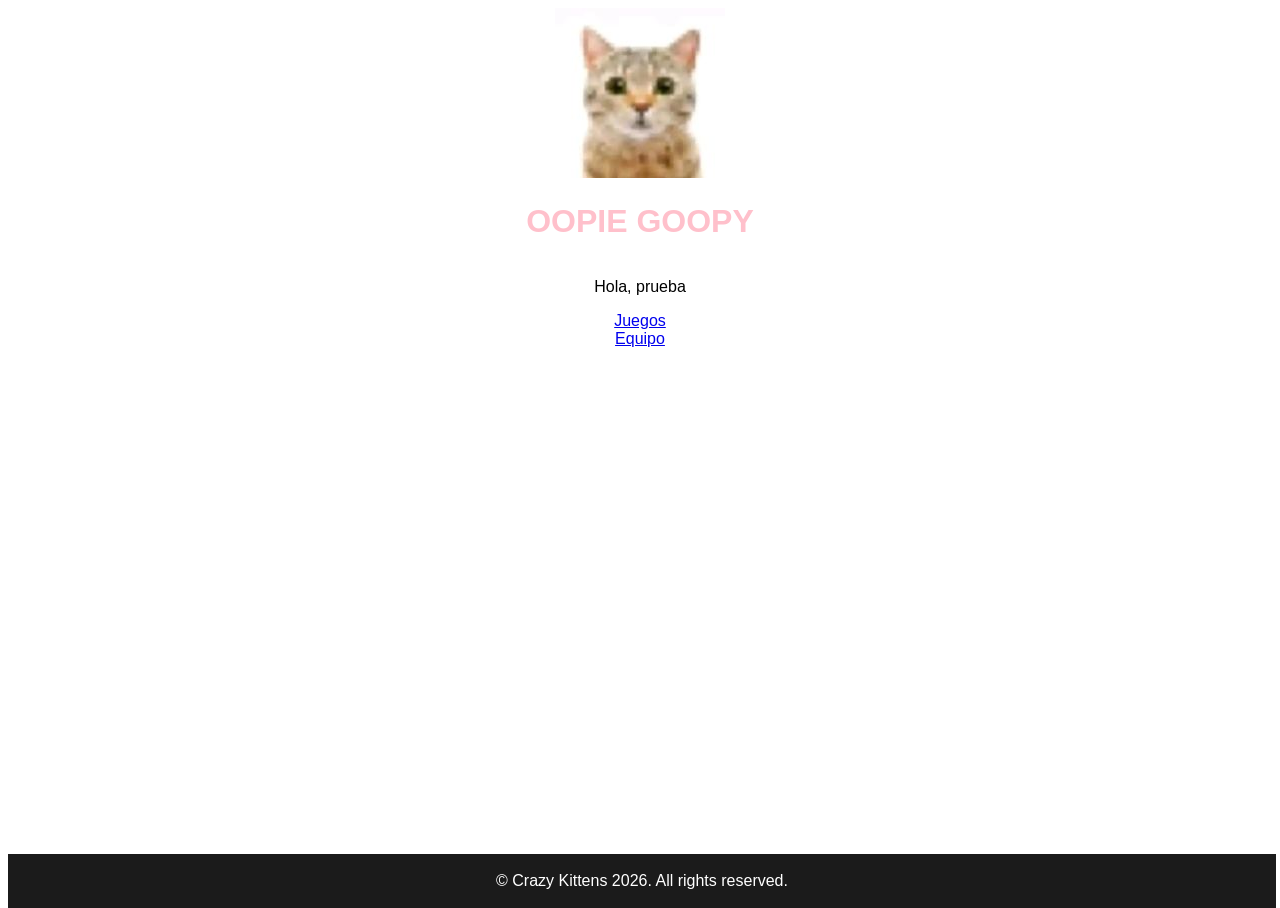
==== index.html @ eef26cd5 "Team page and name fix" ====
<!DOCTYPE html>

<head>
    <title>Crazy Kittens</title>
    <link rel="stylesheet" href="style.css">
    <link rel="icon" type="image/x-icon" href="res/icons/logo.ico">
</head>

<body>
    <div class="header">
        <a href="index.html" class="logo">
            <img src="res/images/cat.png">
        </a>
    </div>

    <h1>OOPIE GOOPY</h1>
    <p>Hola, prueba</p>
    <a href="games/index.html">Juegos</a>
    <a href="team/index.html">Equipo</a>

    <footer class="footer">
        <p>&copy; Crazy Kittens 2026. All rights reserved.</p>
    </footer>
</body>
---- style.css ----
body
{
    font-family: Arial, sans-serif;
    text-align: center;

    height: 100%;

    display: flex;
    flex-direction: column;
    min-height: 100vh;
}

html
{
    height: 100%;
    margin: 0;
}

h1
{
    color: pink;
}

footer
{
    background-color: #1b1b1b;
    color: #ffffff;

    padding: 2px;
    width: 100%;

    margin-top: auto;
}
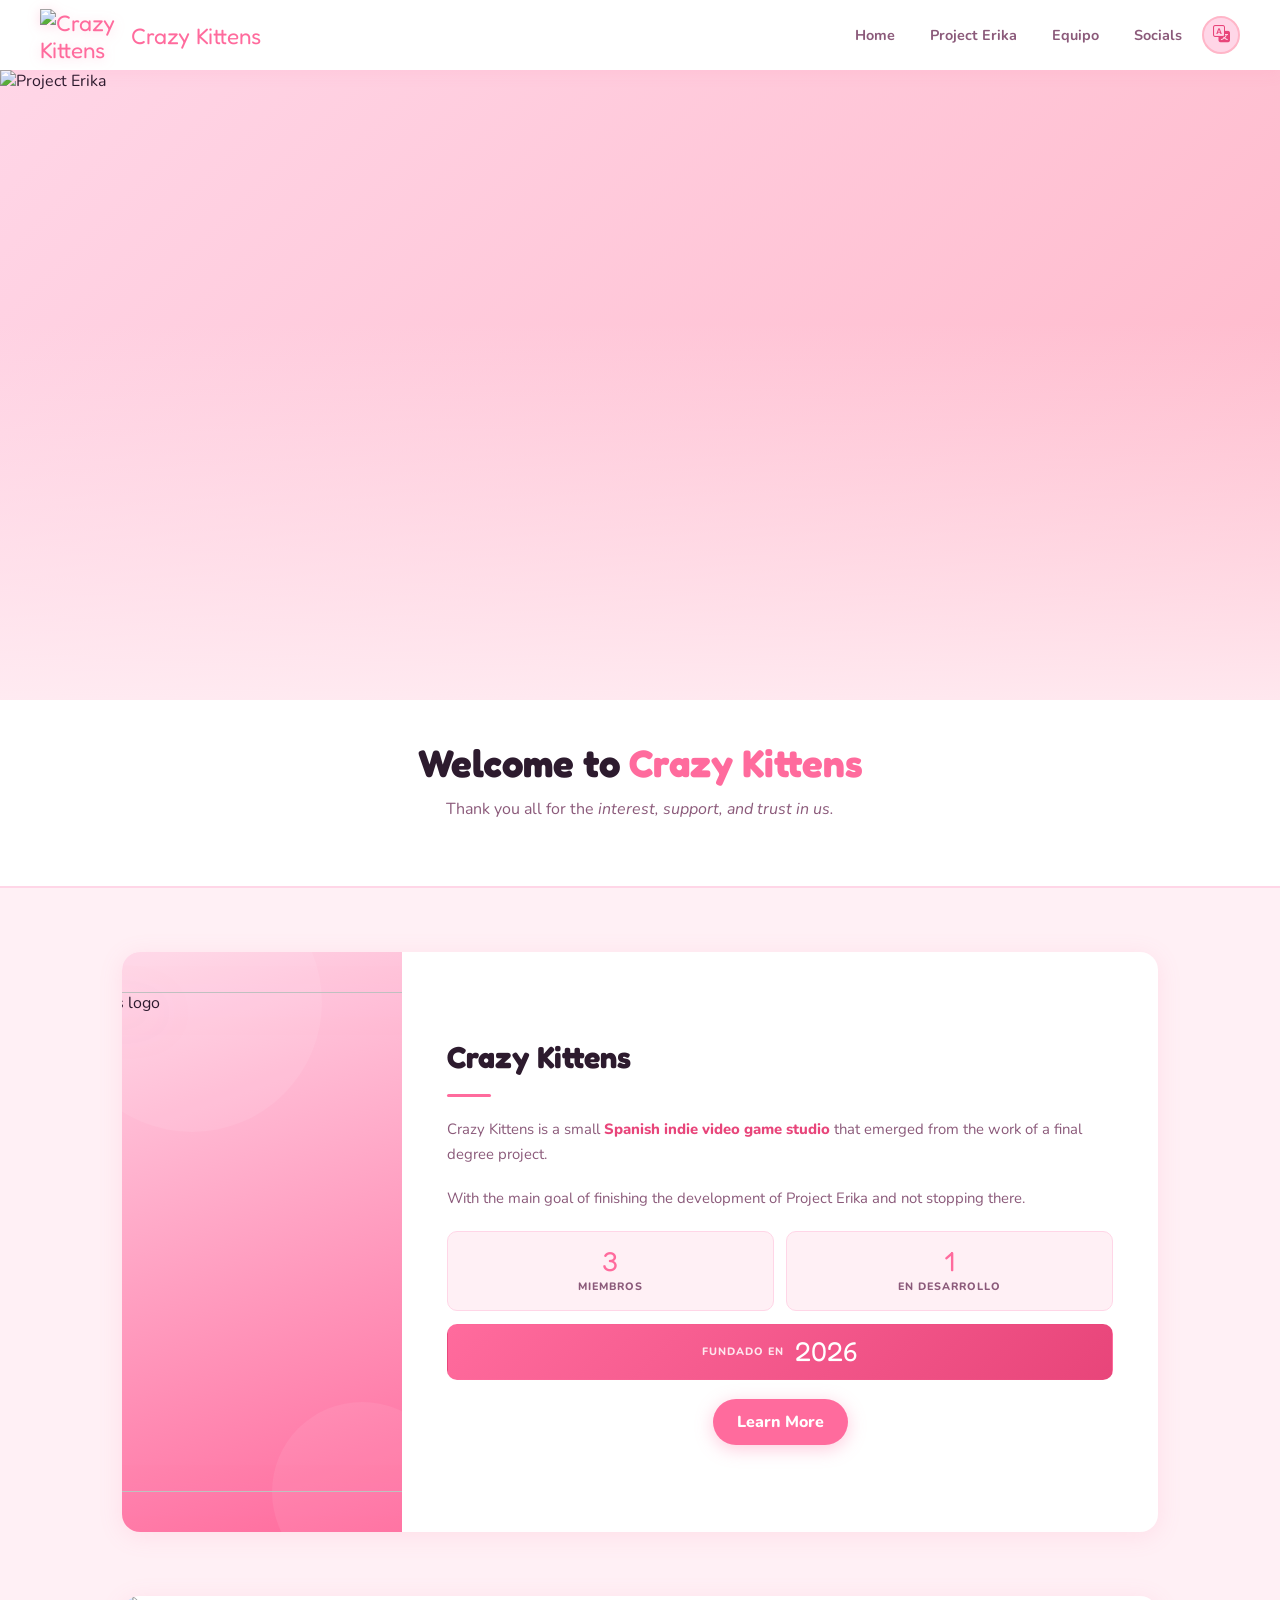
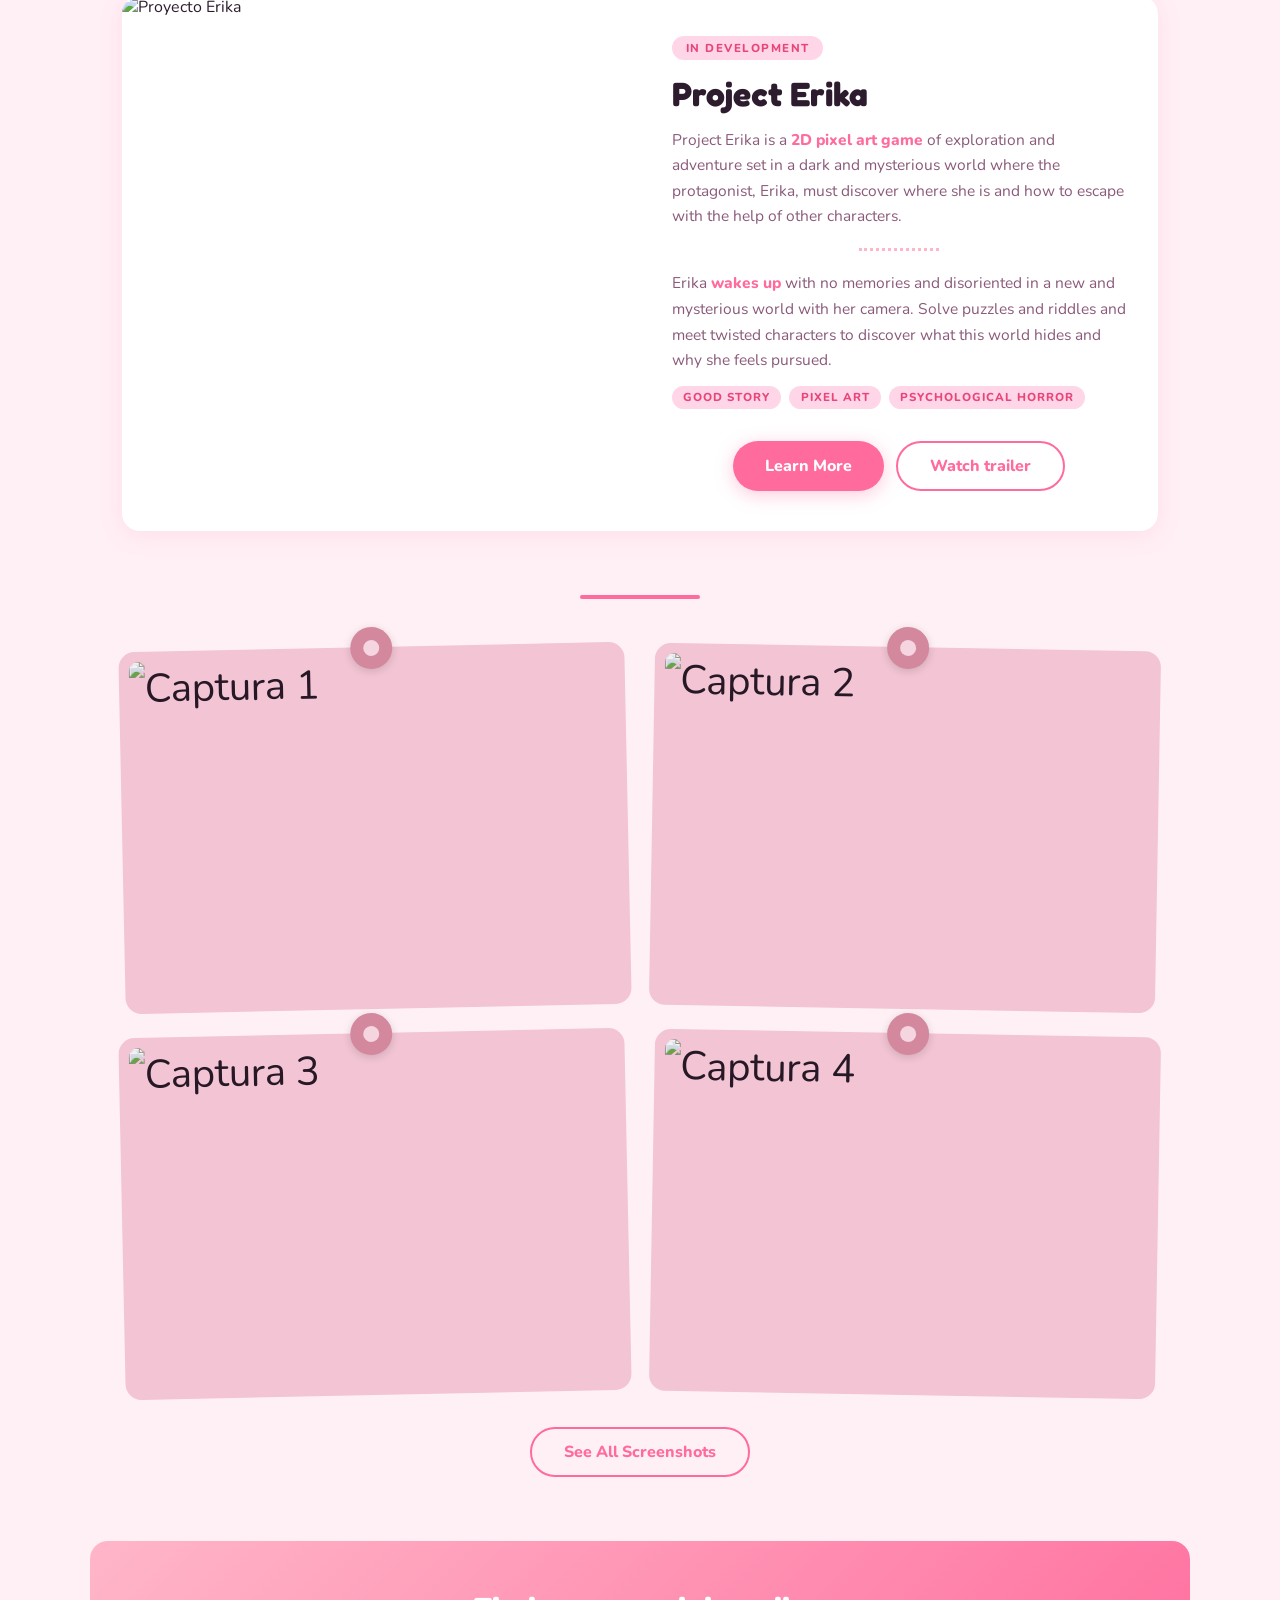
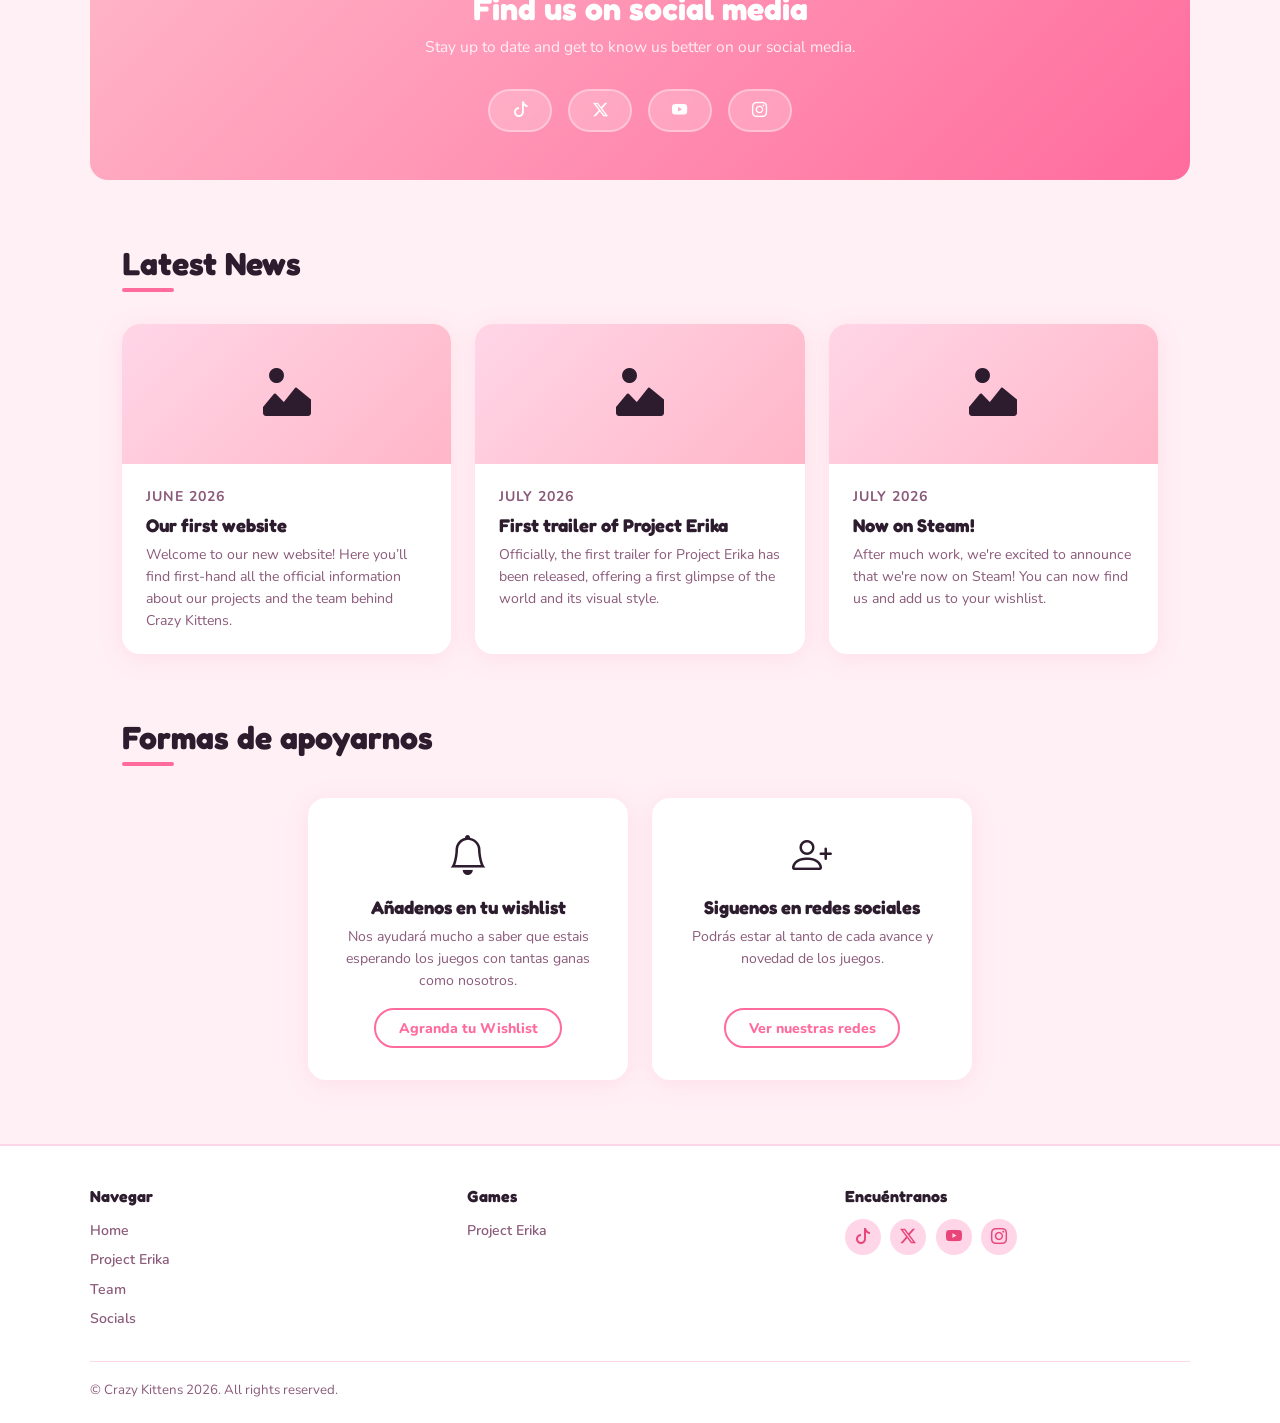
==== commit dfdc8d66: "TODO HECHO JEJE" ====
--- a/index.html
+++ b/index.html
@@ -1,24 +1,320 @@
 <!DOCTYPE html>
-
+<html lang="es">
 <head>
-    <title>Crazy Kittens</title>
-    <link rel="stylesheet" href="style.css">
-    <link rel="icon" type="image/x-icon" href="res/icons/logo.ico">
+  <meta charset="UTF-8">
+  <meta name="viewport" content="width=device-width, initial-scale=1.0">
+  <title>Crazy Kittens</title>
+  <link rel="stylesheet" href="style.css">
+  <link rel="icon" type="image/x-icon" href="assets/images/logo.png">
+  <link rel="stylesheet" href="https://cdn.jsdelivr.net/npm/bootstrap-icons@1.11.3/font/bootstrap-icons.css"> <!-- Iconos duros de pelotas -->
+
+  <!-- Cuando quieras utilizar sus inconos, en este enlace: https://icons.getbootstrap.com/ , entras en el que quieras poner y copiar el codigo html que tiene al lado-->
+
 </head>
 
-<body>
-    <div class="header">
-        <a href="index.html" class="logo">
-            <img src="res/images/cat.png">
-        </a>
-    </div>
-
-    <h1>OOPIE GOOPY</h1>
-    <p>Hola, prueba</p>
-    <a href="games/index.html">Juegos</a>
-    <a href="team/index.html">Equipo</a>
-
-    <footer class="footer">
-        <p>&copy; Crazy Kittens 2026. All rights reserved.</p>
-    </footer>
+<!-- Toda la información que esta con el atributo  "data-i18n" no necesita tener texto, pero lo dejo para localizar todo mejor
+ Debes de llamar a la función de traducción para cada elemento que te sirva más -->
+<body data-page-title="index.title">
+
+  <!-- navbar -->
+  <nav class="navbar">
+    <a href="index.html" class="navbar-logo">
+      <img src="assets/images/logo.png" alt="Crazy Kittens logo">
+      Crazy Kittens
+    </a>
+    
+    <ul class="navbar-links" id="navLinks">
+        <li><a href="index.html" data-i18n="nav.home">Inicio</a></li>
+        <li><a href="pages/games/proyectErika.html" data-i18n="nav.erika">Project Erika</a></li>
+        <li><a href="pages/team/developers.html" data-i18n="nav.dev">Equipo</a></li>
+        <li><a href="index.html#socials" data-i18n="nav.socials">Redes</a></li>
+      
+      <!-- Language selector -->
+      <li>
+        <div class="lang-select-wrap" id="langWrap">
+          <button class="lang-toggle-btn" id="langToggleBtn" aria-label="Cambiar idioma">
+            <i class="bi bi-translate"></i>
+          </button>
+          <ul class="lang-dropdown" id="langDropdown">
+            <li><button type="button" data-lang="es">Español</button></li>
+            <li><button type="button" data-lang="en">English</button></li>
+          </ul>
+        </div>
+      </li>
+    </ul>
+
+  </nav>
+
+  <!-- splashart proyect Erika -->
+  <div class="hero-cover">
+    <img src="assets/images/portada_vertical.jpg" data-i18n-alt="index.cover_alt" alt="Project Erika">
+    <div class="hero-cover-overlay"></div>
+  </div>
+
+  <!-- intro bienvenida-->
+  <div class="intro-strip">
+    <h2 data-i18n-html="index.welcome">Bienvenidos a Crazy Kittens</h2>
+    <p data-i18n-html="index.welcome_sub">Gracias a todos por el interés, apoyo y la confianza en nosotros.</p>
+  </div>
+
+  <!-- about us -->
+  <div class="section">
+    <div class="studio-panel">
+
+      <!--Icóno iteractivo-->
+      <div class="studio-panel-left">
+        <div class="studio-panel-logo">
+          <div class="logo-container" id="logoContainer">
+            <img src="assets/images/logo.png" alt="Crazy Kittens logo" class="logo-base">
+            <img src="assets/images/logo_whiskers.png" alt="" class="logo-whiskers" aria-hidden="true">
+          </div>
+        </div>
+      </div>
+
+      <div class="studio-panel-right">
+        <h2 data-i18n="studio.panel_title">Crazy Kittens</h2>
+        <div class="studio-panel-divider"></div>
+        <p data-i18n-html="studio.about_p1"></p>
+        <p data-i18n-html="studio.about_p2"></p>
+
+        <div class="studio-stats-grid">
+          <div class="studio-stat">
+            <div class="studio-stat-num">3</div>
+            <div class="studio-stat-lbl" data-i18n="studio.stat_members">Miembros</div>
+          </div>
+          <div class="studio-stat">
+            <div class="studio-stat-num">1</div>
+            <div class="studio-stat-lbl" data-i18n="studio.stat_game_in_dev">En desarrollo</div>
+          </div>
+          <div class="studio-stat studio-stat-wide">
+            <div class="studio-stat-lbl" data-i18n="studio.stat_founded">Fundado en </div>
+            <div class="studio-stat-num">2026</div>
+          </div>
+        </div>
+
+        <a href="pages/team/developers.html" class="btn" data-i18n="index.erika_more_btn">Conocenos</a>
+      </div>
+
+    </div>
+  </div>
+
+  <!-- game information -->
+  <div class="section">
+    <div class="game-spotlight">
+      <div class="game-spotlight-img"><img src="assets/images/portada_vertical.jpg" alt="Proyecto Erika"></div>
+      <div class="game-spotlight-body">
+        
+        <span class="game-tag" data-i18n="erika.badge_dev">Desarrollandose</span>
+        <h2 data-i18n="nav.erika">Proyecto Erika</h2>
+
+        <p data-i18n-html="erika.about_p1"></p>
+        <hr class="spotlight-divider">
+        <p data-i18n-html="erika.about_p2"></p>
+
+        <div class="badge-row">
+          <span class="badge" data-i18n="erika.badge_etq1"></span>
+          <span class="badge" data-i18n="erika.badge_etq2"></span>
+          <span class="badge" data-i18n="erika.badge_etq3"></span>
+        </div>
+
+        <div class="spotlight-actions">
+          <a href="pages/games/proyectErika.html" class="btn" data-i18n="index.erika_more_btn">Saber más →</a>
+          <a href="https://www.youtube.com/@CrazyKittensGames" class="btn btn-outline" data-i18n="erika.trailer_btn"></a>
+        </div>
+      </div>
+    </div>
+  </div>
+
+  <!-- screenshots de Project Erika -->
+  <div class="section">
+    <div class="section-divider section-divider--center"></div>
+    <div class="screenshots-grid">
+      <div class="screenshot-slot"><div class="photo-clip"></div><img src="assets/images/portada_vertical.jpg" alt="Captura 1"></div>
+      <div class="screenshot-slot"><div class="photo-clip"></div><img src="assets/images/portada_vertical.jpg" alt="Captura 2"></div>
+      <div class="screenshot-slot"><div class="photo-clip"></div><img src="assets/images/portada_vertical.jpg" alt="Captura 3"></div>
+      <div class="screenshot-slot"><div class="photo-clip"></div><img src="assets/images/portada_vertical.jpg" alt="Captura 4"></div>
+    </div>
+    <div style="text-align:center; margin-top:2rem;">
+      <a href="pages/games/proyectErika.html" class="btn btn-outline" data-i18n="index.erika_gallery_btn">Ver todas las capturas</a>
+    </div>
+  </div>
+
+  <!-- socials -->
+  <section class="social-section" id="socials">
+    <h2 data-i18n="index.socials_title">Encuentranos en las redes sociales</h2>
+    <p data-i18n="index.socials_sub">Estaté al tanto y conocenos mejor en nuestras redes sociales.</p>
+    <div class="social-links">
+      <a href="https://www.tiktok.com/@crazykittensgames" class="social-pill"><i class="bi bi-tiktok"></i></a>
+      <a href="https://x.com/crazykittens_" class="social-pill"><i class="bi bi-twitter-x"></i></a>
+      <a href="https://www.youtube.com/@CrazyKittensGames" class="social-pill"><i class="bi bi-youtube"></i></a>
+      <a href="https://www.instagram.com/crazykittensgames" class="social-pill"><i class="bi bi-instagram"></i></a>
+    </div>
+  </section>
+
+
+  <!-- latest news -->
+  <div class="section">
+    <h2 class="section-title" data-i18n="index.news_title">Últimas noticias</h2>
+    <div class="section-divider"></div>
+    <div class="news-grid">
+
+      <div class="news-card">
+        <div class="news-card-img"><i class="bi bi-image-alt"></i></div>
+        <div class="news-card-body">
+          <p class="news-card-date" data-i18n="index.news3_date">June 2026</p>
+          <h3 data-i18n="index.news3_h">Nuestra primera página web</h3>
+          <p data-i18n="index.news3_p">¡Bienvenidos a nuestra nueva página web! Aquí encontrarás de primera mano toda la información oficial sobre nuestros proyectos y el equipo detrás de Crazy Kittens.</p>
+        </div>
+      </div>
+
+      <div class="news-card">
+        <div class="news-card-img"><i class="bi bi-image-alt"></i></div>
+        <div class="news-card-body">
+          <p class="news-card-date" data-i18n="index.news1_date">Julio 2026</p>
+          <h3 data-i18n="index.news1_h">Primer trailer de Proyecto Erika</h3>
+          <p data-i18n="index.news1_p">Oficialmente, se ha lanzado el primer trailer de Proyecto Erika, en el que por primera vez se deja echar un vistazo al mundo y su estética.</p>
+        </div>
+      </div>
+
+      <div class="news-card">
+        <div class="news-card-img"><i class="bi bi-image-alt"></i></div>
+        <div class="news-card-body">
+          <p class="news-card-date" data-i18n="index.news1_date">Julio 2026</p> <!-- Tiene la misma refe de traducción ya que es el mismo contenido-->
+          <h3 data-i18n="index.news2_h">¡Ya estamos en Steam!</h3>
+          <p data-i18n="index.news2_p">Despues de mucho trabajo, por fin podemos anunciarte que estamos en Steam!. Ya es posible encontarnos y añadirnos a tu wishlist.</p>
+        </div>
+      </div>
+      
+    </div>
+  </div>
+
+  <!-- formas de apoyarnos -->
+  <div class="section support-section">
+    <h2 class="section-title" data-i18n="spread.other_h">Formas de apoyarnos</h2>
+    <div class="section-divider"></div>
+    <div class="support-grid">
+      <div class="support-card">
+        <div class="support-icon"><i class="bi bi-bell"></i></div>
+        <h3 data-i18n="spread.w1_h">Añadenos en tu wishlist</h3>
+        <p data-i18n="spread.w1_p">Nos ayudará mucho a saber que estais esperando los juegos con tantas ganas como nosotros.</p>
+        <a href="https://store.steampowered.com" class="btn btn-outline btn-sm" data-i18n="spread.w1_btn">Agranda tu Wishlist</a>
+      </div>
+      <div class="support-card">
+        <div class="support-icon"><i class="bi bi-person-plus"></i></div>
+        <h3 data-i18n="spread.w2_h">Siguenos en redes sociales</h3>
+        <p data-i18n="spread.w2_p">Podrás estar al tanto de cada avance y novedad de los juegos.</p>
+        <a href="index.html#socials" class="btn btn-outline btn-sm" data-i18n="spread.w2_btn">Ver nuestras redes</a>
+      </div>
+    </div>
+  </div>
+
+  <!-- footer -->
+  <footer class="footer">
+    <div class="footer-inner">
+
+      <div class="footer-col">
+        <h4 data-i18n="footer.nav_h">Navegar</h4>
+        <ul>
+          <li><a href="index.html" data-i18n="nav.home">Inicio</a></li>
+          <li><a href="pages/games/proyectErika.html" data-i18n="nav.erika">Proyecto Erika</a></li>
+          <li><a href="pages/team/developers.html" data-i18n="nav.team">Equipo</a></li>
+          <li><a href="index.html#socials" data-i18n="nav.socials">Redes</a></li>
+        </ul>
+      </div>
+
+      <div class="footer-col">
+        <h4 data-i18n="footer.nav_h2">Juegos</h4>
+        <ul>
+          <li><a href="pages/games/proyectErika.html" data-i18n="nav.erika">Proyect Erika</a></li>
+        </ul>
+      </div>
+
+      <div class="footer-col footer-col--socials">
+        <h4 data-i18n="footer.connect_h">Encuéntranos</h4>
+        <div class="footer-social-row">
+          <a href="https://www.tiktok.com/@crazykittensgames" class="footer-social-link"><i class="bi bi-tiktok"></i></a>
+          <a href="https://x.com/crazykittens_" class="footer-social-link"><i class="bi bi-twitter-x"></i></a>
+          <a href="https://www.youtube.com/@CrazyKittensGames" class="footer-social-link"><i class="bi bi-youtube"></i></a>
+          <a href="https://www.instagram.com/crazykittensgames" class="footer-social-link"><i class="bi bi-instagram"></i></a>
+        </div>
+      </div>
+
+    </div>
+
+    <div class="footer-bottom">
+      <p data-i18n="footer.copy">© Crazy Kittens 2026. All rights reserved.</p>
+    </div>
+  </footer>
+
+  <script src="i18n.js"></script>
+  
+  <script>
+
+    // Menú hamburguesa (solo si existe el botón en el HTML)
+    const toggle = document.getElementById('navToggle');
+    const links  = document.getElementById('navLinks');
+    if (toggle && links) {
+      toggle.addEventListener('click', () => {
+        toggle.classList.toggle('open');
+        links.classList.toggle('open');
+      });
+      links.querySelectorAll('a').forEach(a => a.addEventListener('click', () => {
+        toggle.classList.remove('open');
+        links.classList.remove('open');
+      }));
+    }
+
+    // Dropdown de idioma
+    const langBtn      = document.getElementById('langToggleBtn');
+    const langDropdown = document.getElementById('langDropdown');
+
+    if (langBtn && langDropdown) {
+      langBtn.addEventListener('click', (e) => {
+        e.stopPropagation();
+        langBtn.classList.toggle('open');
+        langDropdown.classList.toggle('open');
+      });
+
+      langDropdown.querySelectorAll('button[data-lang]').forEach(opt => {
+        opt.addEventListener('click', () => {
+          const lang = opt.dataset.lang;
+          if (typeof setLang === 'function') setLang(lang); // ajusta el nombre si tu i18n.js usa otro
+          langBtn.classList.remove('open');
+          langDropdown.classList.remove('open');
+        });
+      });
+
+      // cerrar el dropdown si se hace click fuera
+      document.addEventListener('click', () => {
+        langBtn.classList.remove('open');
+        langDropdown.classList.remove('open');
+      });
+    }
+
+    function handleNewsletter(e) {
+      e.preventDefault();
+      const btn = e.target.querySelector('button');
+      btn.textContent = t('index.nl_done', getLang());
+      btn.disabled = true;
+      e.target.querySelector('input').value = '';
+    }
+  </script>
+
+  <!-- Logo Animation -->
+  <script>
+    const container = document.getElementById('logoContainer');
+    if (container) {
+      const whiskers = container.querySelector('.logo-whiskers');
+      container.addEventListener('click', () => {
+        whiskers.classList.remove('wiggle');
+        void whiskers.offsetWidth;
+        whiskers.classList.add('wiggle');
+      });
+      whiskers.addEventListener('animationend', () => {
+        whiskers.classList.remove('wiggle');
+      });
+    }
+  </script>
+
 </body>
+</html>
--- a/style.css
+++ b/style.css
@@ -1,33 +1,1534 @@
-body
-{
-    font-family: Arial, sans-serif;
-    text-align: center;
-
-    height: 100%;
-
-    display: flex;
+@import url('https://fonts.googleapis.com/css2?family=Fredoka+One&family=Nunito:wght@400;600;700;800&display=swap');
+
+/* =====================
+   VARIABLES & RESET
+   ===================== */
+:root {
+  --bg:          #FFF0F5;
+  --white:       #FFFFFF;
+  --rose-light:  #FFD6E7;
+  --rose-mid:    #FFB6C8;
+  --rose-strong: #FF6B9D;
+  --rose-deep:   #E8457A;
+  --text-dark:   #2D1B2E;
+  --text-soft:   #8B5A7A;
+  --shadow:      0 4px 24px rgba(255,107,157,0.13);
+  --radius:      18px;
+  --radius-sm:   10px;
+  --nav-h:       70px;
+  --section-gap: 4rem;
+}
+
+*, *::before, *::after { box-sizing: border-box; margin: 0; padding: 0; }
+html { scroll-behavior: smooth; }
+
+body {
+  font-family: 'Nunito', sans-serif;
+  background: var(--bg);
+  color: var(--text-dark);
+  min-height: 100vh;
+  display: flex;
+  flex-direction: column;
+}
+
+img { display: block; max-width: 100%; }
+a   { text-decoration: none; color: inherit; }
+.highlight {
+  font-weight: 800;
+  color: var(--rose-strong);
+}
+
+
+/* =====================
+   NAVBAR
+   ===================== */
+.navbar {
+  background: var(--white);
+  box-shadow: 0 2px 16px rgba(255,107,157,0.10);
+  position: sticky;
+  top: 0;
+  z-index: 200;
+  padding: 0 2.5rem;
+  display: flex;
+  align-items: center;
+  justify-content: space-between;
+  height: var(--nav-h);
+}
+
+.navbar-logo {
+  display: flex;
+  align-items: center;
+  gap: 0.7rem;
+  font-family: 'Fredoka One', cursive;
+  font-size: 1.4rem;
+  color: var(--rose-strong);
+  flex-shrink: 0;
+}
+
+.navbar-logo img {
+  width: 80px; height: 52px;
+  object-fit: contain;
+  filter: drop-shadow(0 2px 6px rgba(255,107,157,0.25));
+}
+
+.navbar-links {
+  display: flex;
+  align-items: center;
+  gap: 0.3rem;
+  list-style: none;
+}
+
+.navbar-links a {
+  font-family: 'Nunito', sans-serif;
+  font-weight: 700;
+  font-size: 0.9rem;
+  color: var(--text-soft);
+  padding: 0.42rem 0.95rem;
+  border-radius: 50px;
+  transition: background 0.2s, color 0.2s;
+  white-space: nowrap;
+}
+
+.navbar-links a:hover,
+.navbar-links a.active {
+  background: var(--rose-light);
+  color: var(--rose-deep);
+}
+
+.navbar-right {
+  display: flex;
+  align-items: center;
+  gap: 0.6rem;
+  flex-shrink: 0;
+}
+
+/* Language selector */
+.lang-select-wrap {
+  position: relative;
+  display: flex;
+  align-items: center;
+  flex-shrink: 0;
+}
+
+.lang-toggle-btn {
+  display: flex;
+  align-items: center;
+  justify-content: center;
+  width: 38px;
+  height: 38px;
+  border-radius: 50%;
+  border: 2px solid var(--rose-mid);
+  background: var(--rose-light);
+  color: var(--rose-deep);
+  font-size: 1.05rem;
+  cursor: pointer;
+  transition: border-color 0.2s, background 0.2s, color 0.2s;
+}
+.lang-toggle-btn:hover,
+.lang-toggle-btn.open {
+  border-color: var(--rose-strong);
+  background: var(--rose-mid);
+  color: var(--white);
+}
+
+.lang-dropdown {
+  position: absolute;
+  top: calc(100% + 8px);
+  right: 0;
+  background: var(--white);
+  border-radius: var(--radius-sm);
+  box-shadow: 0 8px 24px rgba(255,107,157,0.18);
+  list-style: none;
+  min-width: 140px;
+  padding: 0.4rem;
+  display: none;
+  z-index: 250;
+}
+.lang-dropdown.open { display: block; }
+
+.lang-dropdown li button {
+  width: 100%;
+  text-align: left;
+  background: none;
+  border: none;
+  padding: 0.55rem 0.8rem;
+  font-family: 'Nunito', sans-serif;
+  font-weight: 700;
+  font-size: 0.88rem;
+  color: var(--text-soft);
+  border-radius: 8px;
+  cursor: pointer;
+  transition: background 0.15s, color 0.15s;
+}
+.lang-dropdown li button:hover,
+.lang-dropdown li button.active {
+  background: var(--rose-light);
+  color: var(--rose-deep);
+}
+
+/* Hamburger */
+.nav-toggle {
+  display: none;
+  flex-direction: column;
+  gap: 5px;
+  cursor: pointer;
+  padding: 4px;
+  background: none;
+  border: none;
+}
+.nav-toggle span {
+  display: block;
+  width: 24px; height: 2px;
+  background: var(--rose-strong);
+  border-radius: 2px;
+  transition: transform 0.3s, opacity 0.3s;
+}
+.nav-toggle.open span:nth-child(1) { transform: translateY(7px) rotate(45deg); }
+.nav-toggle.open span:nth-child(2) { opacity: 0; }
+.nav-toggle.open span:nth-child(3) { transform: translateY(-7px) rotate(-45deg); }
+
+/* =====================
+   HERO / COVER IMAGE
+   ===================== */
+.hero-cover {
+  width: 100%;
+  overflow: hidden;
+  position: relative;
+  display: flex;
+  align-items: center;
+  justify-content: center;
+  background: linear-gradient(135deg, #FFD6E7, #FFB6C8);
+}
+
+.hero-cover img {
+  width: 100%;
+  height: clamp(280px, 70vh, 820px);
+  object-fit: cover;
+  object-position: center top;
+  display: block;
+}
+
+.hero-cover-overlay {
+  position: absolute;
+  inset: 0;
+  background: linear-gradient(to bottom,
+    rgba(255,240,245,0.0) 40%,
+    rgba(255,240,245,0.85) 100%
+  );
+}
+
+/* =====================
+   INTRO STRIP
+   ===================== */
+.intro-strip {
+  background: var(--white);
+  padding: 2.5rem 2rem;
+  text-align: center;
+  border-bottom: 2px solid var(--rose-light);
+}
+
+.intro-strip h2 {
+  font-family: 'Fredoka One', cursive;
+  font-size: clamp(1.6rem, 4vw, 2.4rem);
+  color: var(--text-dark);
+  margin-bottom: 0.6rem;
+}
+
+.intro-strip p {
+  color: var(--text-soft);
+  font-size: 1rem;
+  max-width: 600px;
+  margin: 0 auto 1.5rem;
+  line-height: 1.65;
+}
+
+.intro-btns {
+  display: flex;
+  gap: 1rem;
+  justify-content: center;
+  flex-wrap: wrap;
+}
+
+/* =====================
+   SHARED SECTION WRAPPER
+   ===================== */
+.section {
+  padding: 0 2rem;
+  max-width: 1100px;
+  margin: var(--section-gap) auto 0;
+  width: 100%;
+}
+
+.section-title {
+  font-family: 'Fredoka One', cursive;
+  font-size: 2rem;
+  color: var(--text-dark);
+  margin-bottom: 0.3rem;
+}
+
+.section-divider {
+  width: 52px; height: 4px;
+  background: var(--rose-strong);
+  border-radius: 4px;
+  margin-bottom: 2rem;
+}
+
+.section-divider--center {
+  width: 120px;
+  margin-left: auto;
+  margin-right: auto;
+  margin-bottom: 3rem;
+}
+
+/* =====================
+   BUTTONS
+   ===================== */
+.btn {
+  display: inline-flex;
+  align-items: center;
+  gap: 0.5rem;
+  background: var(--rose-strong);
+  color: var(--white);
+  font-family: 'Nunito', sans-serif;
+  font-weight: 800;
+  font-size: 1rem;
+  padding: 0.75rem 2rem;
+  border-radius: 50px;
+  border: none;
+  cursor: pointer;
+  transition: background 0.2s, transform 0.15s, box-shadow 0.2s;
+  box-shadow: 0 4px 18px rgba(255,107,157,0.35);
+}
+.btn:hover {
+  background: var(--rose-deep);
+  transform: translateY(-2px);
+  box-shadow: 0 8px 24px rgba(255,107,157,0.4);
+}
+.btn-outline {
+  background: transparent;
+  color: var(--rose-strong);
+  border: 2px solid var(--rose-strong);
+  box-shadow: none;
+}
+.btn-outline:hover {
+  background: var(--rose-light);
+  color: var(--rose-deep);
+  border-color: var(--rose-deep);
+  box-shadow: none;
+}
+.btn-sm {
+  font-size: 0.88rem;
+  padding: 0.55rem 1.4rem;
+}
+
+/* =====================
+   STUDIO PANEL (index about us)
+   ===================== */
+.studio-panel {
+  background: var(--white);
+  border-radius: var(--radius);
+  box-shadow: var(--shadow);
+  display: grid;
+  grid-template-columns: 280px 1fr;
+  overflow: hidden;
+  min-height: 380px;
+}
+
+.studio-panel-left {
+  background: linear-gradient(160deg, var(--rose-light) 0%, var(--rose-strong) 100%);
+  display: flex;
+  flex-direction: column;
+  align-items: center;
+  justify-content: center;
+  padding: 2.5rem 2rem;
+  gap: 1.2rem;
+  position: relative;
+  overflow: hidden;
+}
+
+.studio-panel-left::before {
+  content: '';
+  position: absolute;
+  width: 260px; height: 260px;
+  border-radius: 50%;
+  background: rgba(255,255,255,0.08);
+  top: -80px; left: -60px;
+}
+
+.studio-panel-left::after {
+  content: '';
+  position: absolute;
+  width: 180px; height: 180px;
+  border-radius: 50%;
+  background: rgba(255,255,255,0.07);
+  bottom: -50px; right: -50px;
+}
+
+.studio-panel-logo {
+  position: relative;
+  z-index: 1;
+  width: 500px;
+  height: 500px;
+  display: flex;
+  align-items: center;
+  justify-content: center;
+}
+
+.studio-panel-logo img {
+  width: 100%;
+  height: 100%;
+  object-fit: contain;
+  filter: drop-shadow(0 8px 24px rgba(232,69,122,0.3));
+}
+
+.studio-panel-name {
+  font-family: 'Fredoka One', cursive;
+  font-size: 1.5rem;
+  color: var(--white);
+  text-align: center;
+  position: relative;
+  z-index: 1;
+}
+
+.studio-panel-badge {
+  background: rgba(255,255,255,0.22);
+  color: var(--white);
+  font-size: 0.7rem;
+  font-weight: 800;
+  text-transform: uppercase;
+  letter-spacing: 1.5px;
+  padding: 0.3rem 0.9rem;
+  border-radius: 50px;
+  border: 1px solid rgba(255,255,255,0.35);
+  position: relative;
+  z-index: 1;
+}
+
+.studio-panel-right {
+  padding: 2.8rem;
+  display: flex;
+  flex-direction: column;
+  justify-content: center;
+  gap: 1.2rem;
+}
+
+.studio-panel-right h2 {
+  font-family: 'Fredoka One', cursive;
+  font-size: 1.9rem;
+  color: var(--text-dark);
+  line-height: 1.2;
+}
+
+.studio-panel-right h2 span {
+  color: var(--rose-strong);
+}
+
+.studio-panel-right p {
+  color: var(--text-soft);
+  font-size: 0.93rem;
+  line-height: 1.7;
+}
+
+.studio-panel-right p strong {
+  color: var(--rose-deep);
+}
+
+.studio-panel-divider {
+  width: 44px; height: 3px;
+  background: var(--rose-strong);
+  border-radius: 3px;
+}
+
+.studio-panel-right .btn {
+  align-self: center;
+  padding: 0.75rem 1.5rem;
+}
+
+.studio-stats-grid {
+  display: grid;
+  grid-template-columns: 1fr 1fr;
+  gap: 0.8rem;
+}
+
+.studio-stat {
+  background: var(--bg);
+  border: 1.5px solid var(--rose-light);
+  border-radius: var(--radius-sm);
+  padding: 1rem;
+  text-align: center;
+  transition: transform 0.18s, border-color 0.18s;
+}
+
+.studio-stat:hover {
+  transform: translateY(-3px);
+  border-color: var(--rose-mid);
+}
+
+.studio-stat-wide {
+  grid-column: 1 / -1;
+  background: linear-gradient(135deg, var(--rose-strong), var(--rose-deep));
+  border-color: transparent;
+  display: flex;
+  align-items: center;
+  justify-content: center;
+  gap: 0.7rem;
+  padding: 0.85rem 1rem;
+}
+
+.studio-stat-wide:hover {
+  transform: none;
+}
+
+.studio-stat-num {
+  font-family: 'Fredoka One', cursive;
+  font-size: 1.7rem;
+  color: var(--rose-strong);
+  line-height: 1;
+}
+
+.studio-stat-wide .studio-stat-num {
+  color: var(--white);
+}
+
+.studio-stat-lbl {
+  font-size: 0.67rem;
+  font-weight: 800;
+  text-transform: uppercase;
+  letter-spacing: 1px;
+  color: var(--text-soft);
+  margin-top: 0.25rem;
+}
+
+.studio-stat-wide .studio-stat-lbl {
+  color: rgba(255,255,255,0.85);
+  margin-top: 0;
+}
+
+/* =====================
+   GAME SPOTLIGHT (index)
+   ===================== */
+.game-spotlight {
+  background: var(--white);
+  border-radius: var(--radius);
+  box-shadow: var(--shadow);
+  overflow: hidden;
+  display: grid;
+  grid-template-columns: 1fr 1fr;
+  min-height: 320px;
+}
+
+.game-spotlight-img {
+  min-height: 280px;
+  overflow: hidden;
+}
+
+.game-spotlight-img img {
+  width: 100%;
+  height: 100%;
+  object-fit: cover;
+  object-position: center;
+  display: block;
+}
+
+.game-spotlight-body {
+  padding: 2.5rem 2rem;
+  display: flex;
+  flex-direction: column;
+  justify-content: center;
+  gap: 0.8rem;
+}
+
+.game-tag {
+  display: inline-block;
+  background: var(--rose-light);
+  color: var(--rose-deep);
+  font-size: 0.72rem;
+  font-weight: 800;
+  letter-spacing: 1.5px;
+  text-transform: uppercase;
+  padding: 0.25rem 0.85rem;
+  border-radius: 50px;
+  align-self: flex-start;
+}
+
+.game-spotlight-body h2 {
+  font-family: 'Fredoka One', cursive;
+  font-size: 2.1rem;
+  color: var(--text-dark);
+}
+
+.game-spotlight-body p {
+  color: var(--text-soft);
+  font-size: 0.97rem;
+  line-height: 1.65;
+}
+
+.spotlight-actions {
+  display: flex;
+  gap: 0.8rem;
+  flex-wrap: wrap;
+  margin-top: 0.4rem;
+  justify-content: center;
+}
+
+/* =====================
+   TEAM PREVIEW (index)
+   ===================== */
+.dev-grid {
+  display: grid;
+  grid-template-columns: repeat(3, 1fr);
+  gap: 1.5rem;
+}
+
+.cat-card {
+  background: var(--white);
+  border-radius: var(--radius);
+  box-shadow: var(--shadow);
+  padding: 2.2rem 1.6rem 1.8rem;
+  text-align: center;
+  position: relative;
+  transition: transform 0.2s, box-shadow 0.2s;
+}
+.cat-card::before,
+.cat-card::after {
+  content: '';
+  position: absolute;
+  top: -10px;
+  width: 22px; height: 22px;
+  background: var(--white);
+  clip-path: polygon(50% 0%, 0% 100%, 100% 100%);
+}
+.cat-card::before { left: 18px; }
+.cat-card::after  { right: 18px; }
+.cat-card:hover   { transform: translateY(-6px); box-shadow: 0 12px 36px rgba(255,107,157,0.2); }
+
+.cat-avatar {
+  width: 80px; height: 80px;
+  border-radius: 50%;
+  background: linear-gradient(135deg, var(--rose-light), var(--rose-mid));
+  display: flex; align-items: center; justify-content: center;
+  font-size: 2.2rem;
+  margin: 0 auto 1.1rem;
+  border: 3px solid var(--rose-light);
+}
+.cat-card h3 {
+  font-family: 'Fredoka One', cursive;
+  font-size: 1.25rem; color: var(--text-dark); margin-bottom: 0.25rem;
+}
+.cat-role {
+  font-size: 0.78rem; font-weight: 800; letter-spacing: 1.5px;
+  text-transform: uppercase; color: var(--rose-strong); margin-bottom: 0.8rem;
+}
+.cat-card p { font-size: 0.9rem; color: var(--text-soft); line-height: 1.6; }
+
+/* =====================
+   NEWSLETTER
+   ===================== */
+.newsletter-section {
+  background: var(--white);
+  border-radius: var(--radius);
+  box-shadow: var(--shadow);
+  padding: 3rem 2.5rem;
+  text-align: center;
+  max-width: 640px;
+  margin: var(--section-gap) auto 0;
+  width: calc(100% - 4rem);
+}
+
+.newsletter-section h2 {
+  font-family: 'Fredoka One', cursive;
+  font-size: 1.8rem;
+  color: var(--text-dark);
+  margin-bottom: 0.5rem;
+}
+
+.newsletter-section p {
+  color: var(--text-soft);
+  font-size: 0.95rem;
+  margin-bottom: 1.5rem;
+  line-height: 1.55;
+}
+
+.newsletter-form {
+  display: flex;
+  gap: 0.7rem;
+  max-width: 440px;
+  margin: 0 auto;
+}
+
+.newsletter-form input[type="email"] {
+  flex: 1;
+  padding: 0.72rem 1.2rem;
+  border: 2px solid var(--rose-mid);
+  border-radius: 50px;
+  font-family: 'Nunito', sans-serif;
+  font-size: 0.95rem;
+  color: var(--text-dark);
+  background: var(--bg);
+  outline: none;
+  transition: border-color 0.2s;
+}
+.newsletter-form input[type="email"]:focus {
+  border-color: var(--rose-strong);
+}
+.newsletter-form input[type="email"]::placeholder {
+  color: var(--text-soft);
+}
+
+/* =====================
+   SOCIAL SECTION
+   ===================== */
+.social-section {
+  background: linear-gradient(135deg, #FFB6C8 0%, #FF6B9D 100%);
+  border-radius: var(--radius);
+  padding: 3rem 2rem;
+  text-align: center;
+  margin: var(--section-gap) auto 0;
+  max-width: 1100px;
+  width: calc(100% - 4rem);
+}
+
+.social-section h2 {
+  font-family: 'Fredoka One', cursive;
+  font-size: 2rem;
+  color: var(--white);
+  margin-bottom: 0.5rem;
+}
+.social-section > p {
+  color: rgba(255,255,255,0.85);
+  margin-bottom: 2rem;
+  font-size: 0.97rem;
+}
+
+.social-links {
+  display: flex;
+  flex-wrap: wrap;
+  gap: 1rem;
+  justify-content: center;
+}
+
+.social-pill {
+  display: inline-flex;
+  align-items: center;
+  gap: 0.55rem;
+  background: rgba(255,255,255,0.22);
+  color: var(--white);
+  font-weight: 700;
+  font-size: 0.95rem;
+  padding: 0.6rem 1.4rem;
+  border-radius: 50px;
+  border: 2px solid rgba(255,255,255,0.35);
+  transition: background 0.2s, border-color 0.2s;
+  backdrop-filter: blur(4px);
+}
+.social-pill:hover {
+  background: rgba(255,255,255,0.38);
+  border-color: rgba(255,255,255,0.6);
+}
+
+/* =====================
+   PAGE HEADER (inner pages)
+   ===================== */
+.page-header {
+  background: linear-gradient(135deg, #FFD6E7 0%, #FFB6C8 100%);
+  padding: 1rem 2rem 3rem;
+  text-align: center;
+}
+.page-header h1 {
+  font-family: 'Fredoka One', cursive;
+  font-size: clamp(2.2rem, 6vw, 3.8rem);
+  color: var(--text-dark);
+}
+.page-header p {
+  color: var(--text-soft);
+  font-size: 1.05rem;
+  font-weight: 600;
+}
+
+/* =====================
+   PROJECT ERIKA PAGE
+   ===================== */
+
+/* Credits */
+.credits-grid {
+  display: grid;
+  grid-template-columns: 1fr 1fr;
+  gap: 1.2rem;
+  margin-bottom: 3rem;
+  margin-top: 1.5rem;
+}
+
+.credit-card {
+  background: var(--white);
+  border-radius: var(--radius);
+  box-shadow: var(--shadow);
+  padding: 1.4rem 1.6rem;
+  display: flex;
+  align-items: center;
+  gap: 1.1rem;
+}
+
+.credit-card--studio {
+  grid-column: 1 / -1;
+  background: var(--rose-light);
+  border: 2px solid var(--rose-mid);
+}
+
+.credit-avatar {
+  width: 52px;
+  height: 52px;
+  border-radius: 50%;
+  background: linear-gradient(135deg, var(--rose-light), var(--rose-mid));
+  display: flex;
+  align-items: center;
+  justify-content: center;
+  font-size: 1.5rem;
+  flex-shrink: 0;
+}
+
+.credit-avatar--lg {
+  width: 64px;
+  height: 64px;
+}
+
+.credit-avatar img {
+  width: 100%;
+  height: 100%;
+  object-fit: cover;
+  border-radius: 50%;
+}
+
+.credit-name {
+  font-family: 'Fredoka One', cursive;
+  font-size: 1.1rem;
+  color: var(--text-dark);
+  margin-bottom: 0.1rem;
+}
+
+.credit-name--lg {
+  font-size: 1.2rem;
+}
+
+.credit-role {
+  font-size: 0.7rem;
+  font-weight: 800;
+  letter-spacing: 1px;
+  text-transform: uppercase;
+  color: var(--rose-strong);
+  margin-bottom: 0.5rem;
+}
+
+.credit-socials {
+  display: flex;
+  gap: 0.4rem;
+}
+
+.credit-social {
+  width: 28px;
+  height: 28px;
+  border-radius: 50%;
+  background: var(--rose-light);
+  color: var(--rose-deep);
+  display: flex;
+  align-items: center;
+  justify-content: center;
+  font-size: 0.9rem;
+  transition: background 0.2s;
+}
+
+.credit-social:hover {
+  background: var(--rose-mid);
+}
+
+/* Inspirations */
+.inspo-row {
+  display: flex;
+  flex-wrap: wrap;
+  gap: 0.8rem;
+  margin-bottom: 3rem;
+  margin-top: 1.5rem;
+}
+
+.inspo-tag {
+  display: inline-flex;
+  align-items: center;
+  gap: 0.5rem;
+  background: var(--white);
+  border: 2px solid var(--rose-mid);
+  border-radius: 50px;
+  padding: 0.5rem 1.1rem;
+  box-shadow: var(--shadow);
+}
+
+.inspo-tag-name {
+  font-family: 'Fredoka One', cursive;
+  font-size: 1rem;
+  color: var(--text-dark);
+}
+
+.inspo-tag-reason {
+  font-size: 0.78rem;
+  color: var(--text-soft);
+  font-weight: 700;
+}
+
+@media (max-width: 700px) {
+  .credits-grid { grid-template-columns: 1fr; }
+}
+
+.erika-hero {
+  background: var(--white);
+  border-radius: var(--radius);
+  box-shadow: var(--shadow);
+  overflow: hidden;
+  margin-bottom: 3rem;
+}
+
+.erika-cover {
+  width: 100%;
+  height: 380px;
+  background: linear-gradient(135deg, #FFB6C8 0%, #FF6B9D 60%, #E8457A 100%);
+  display: flex;
+  align-items: center;
+  justify-content: center;
+  font-size: 7rem;
+  position: relative;
+  overflow: hidden;
+}
+
+.erika-cover img {
+  width: 100%;
+  height: 100%;
+  object-fit: cover;
+}
+
+.erika-cover-placeholder {
+  position: absolute;
+  font-size: 7rem;
+}
+
+.erika-meta {
+  padding: 2rem 2.5rem;
+  display: flex;
+  align-items: flex-start;
+  justify-content: space-between;
+  gap: 2rem;
+  flex-wrap: wrap;
+}
+
+.erika-meta-left h1 {
+  font-family: 'Fredoka One', cursive;
+  font-size: 2.5rem;
+  color: var(--text-dark);
+  margin-bottom: 0.4rem;
+}
+
+.erika-meta-left p {
+  color: var(--text-soft);
+  font-size: 0.95rem;
+  line-height: 1.6;
+  max-width: 550px;
+}
+
+.badge-row {
+  display: flex;
+  gap: 0.5rem;
+  flex-wrap: wrap;
+  margin-bottom: 0.8rem;
+}
+
+.badge {
+  background: var(--rose-light);
+  color: var(--rose-deep);
+  font-size: 0.72rem;
+  font-weight: 800;
+  letter-spacing: 1px;
+  text-transform: uppercase;
+  padding: 0.22rem 0.7rem;
+  border-radius: 50px;
+}
+
+.erika-actions {
+  display: flex;
+  flex-direction: column;
+  gap: 0.7rem;
+  flex-shrink: 0;
+}
+
+.spotlight-divider {
+  border: none;
+  width: 80px;
+  margin: 0.4rem auto;
+  border-top: 3px dotted var(--rose-mid);
+}
+
+/* Trailer embed */
+.trailer-wrap {
+  background: var(--white);
+  border-radius: var(--radius);
+  box-shadow: var(--shadow);
+  overflow: hidden;
+  margin-bottom: 3rem;
+}
+
+.trailer-wrap h2 {
+  font-family: 'Fredoka One', cursive;
+  font-size: 1.6rem;
+  color: var(--text-dark);
+  padding: 1.5rem 2rem 0;
+}
+
+.trailer-embed {
+  position: relative;
+  padding-bottom: 56.25%;
+  height: 0;
+  margin: 1.2rem 0 0;
+}
+
+.trailer-embed iframe {
+  position: absolute;
+  top: 0; left: 0;
+  width: 100%; height: 100%;
+  border: none;
+}
+
+/* Screenshots grid */
+.screenshots-grid {
+  display: grid;
+  grid-template-columns: repeat(2, 1fr);
+  gap: 1.5rem;
+  margin-top: 1.5rem;
+}
+
+.screenshot-slot {
+  background: #f2c4d4;
+  border-radius: 16px;
+  aspect-ratio: unset;
+  display: flex;
+  align-items: center;
+  justify-content: center;
+  font-size: 2.5rem;
+  overflow: visible;
+  min-height: 220px;
+  position: relative;
+  padding: 10px 10px 52px 10px;
+}
+
+.screenshot-slot::before { display: none; }
+.screenshot-slot::after  { display: none; }
+
+.screenshot-slot img {
+  width: 100%;
+  height: 300px;
+  object-fit: cover;
+  display: block;
+  border-radius: 10px;
+  filter: sepia(20%) contrast(1.05) brightness(0.95) saturate(0.9);
+}
+
+.screenshot-slot:nth-child(odd)  { transform: rotate(-1.2deg); }
+.screenshot-slot:nth-child(even) { transform: rotate(1deg); }
+
+/* chincheta */
+
+.screenshot-slot .photo-clip {
+  position: absolute;
+  top: -20px;
+  left: 50%;
+  transform: translateX(-50%);
+  width: 42px;
+  height: 42px;
+  background: #d4889e;
+  border-radius: 50%;
+  z-index: 10;
+  box-shadow: 0 2px 8px rgba(0,0,0,0.15);
+}
+
+.screenshot-slot .photo-clip::before {
+  content: '';
+  position: absolute;
+  top: 50%;
+  left: 50%;
+  transform: translate(-50%, -50%);
+  width: 16px;
+  height: 16px;
+  border-radius: 50%;
+  background: #f5d5df;
+}
+/* =====================
+   GAMES LIST
+   ===================== */
+.games-grid {
+  display: grid;
+  grid-template-columns: repeat(auto-fill, minmax(320px, 1fr));
+  gap: 1.8rem;
+}
+
+.game-card {
+  background: var(--white);
+  border-radius: var(--radius);
+  box-shadow: var(--shadow);
+  overflow: hidden;
+  transition: transform 0.2s, box-shadow 0.2s;
+}
+.game-card:hover {
+  transform: translateY(-6px);
+  box-shadow: 0 14px 36px rgba(255,107,157,0.2);
+}
+.game-card-cover {
+  height: 200px;
+  background: linear-gradient(135deg, #FFB6C8 0%, #FF6B9D 60%, #E8457A 100%);
+  display: flex; align-items: center; justify-content: center;
+  font-size: 4.5rem;
+}
+.game-card-info {
+  padding: 1.5rem 1.6rem;
+}
+.game-card-info h2 {
+  font-family: 'Fredoka One', cursive;
+  font-size: 1.4rem; color: var(--text-dark); margin-bottom: 0.4rem;
+}
+.game-card-info p {
+  color: var(--text-soft); font-size: 0.9rem; line-height: 1.6; margin-bottom: 1.2rem;
+}
+
+/* =====================
+   TEAM PAGE
+   ===================== */
+.dev-page-grid {
+  display: grid;
+  grid-template-columns: repeat(auto-fill, minmax(300px, 1fr));
+  gap: 2rem;
+}
+
+.member-card {
+  background: var(--white);
+  border-radius: var(--radius);
+  box-shadow: var(--shadow);
+  overflow: hidden;
+  transition: transform 0.2s, box-shadow 0.2s;
+}
+.member-card:hover {
+  transform: translateY(-6px);
+  box-shadow: 0 14px 36px rgba(255,107,157,0.2);
+}
+
+.member-banner {
+  height: 110px;
+  position: relative;
+}
+.member-banner-1 { background: linear-gradient(135deg, #929292, #2b2b2b); }
+.member-banner-2 { background: linear-gradient(135deg, #ffa2a2, #ca2323); }
+.member-banner-3 { background: linear-gradient(135deg, #eba9ff, #961785); }
+
+.member-avatar-wrap {
+  position: absolute;
+  bottom: -36px; left: 50%;
+  transform: translateX(-50%);
+}
+.member-avatar {
+  width: 72px; height: 72px;
+  border-radius: 50%;
+  border: 4px solid var(--white);
+  background: var(--rose-light);
+  display: flex; align-items: center; justify-content: center;
+  font-size: 2rem;
+  box-shadow: 0 4px 14px rgba(255,107,157,0.2);
+}
+.member-info {
+  padding: 3rem 1.8rem 1.8rem;
+  text-align: center;
+}
+.member-info h2 {
+  font-family: 'Fredoka One', cursive;
+  font-size: 1.45rem; color: var(--text-dark); margin-bottom: 0.2rem;
+}
+.member-role {
+  font-size: 0.75rem; font-weight: 800;
+  letter-spacing: 1.5px; text-transform: uppercase;
+  color: var(--rose-strong); margin-bottom: 0.9rem;
+}
+.member-info p {
+  color: var(--text-soft); font-size: 0.92rem; line-height: 1.65; margin-bottom: 1.3rem;
+}
+.member-socials { display: flex; justify-content: center; gap: 0.7rem; }
+.member-social-link {
+  width: 36px; height: 36px;
+  border-radius: 50%;
+  background: var(--rose-light);
+  display: flex; align-items: center; justify-content: center;
+  font-size: 1rem;
+  transition: background 0.2s, transform 0.15s;
+}
+.member-social-link:hover { background: var(--rose-mid); transform: scale(1.1); }
+
+/* =====================
+   DONATE PAGE
+   ===================== */
+.donate-intro {
+  background: var(--white);
+  border-radius: var(--radius);
+  box-shadow: var(--shadow);
+  padding: 3rem 2.5rem;
+  text-align: center;
+  margin-bottom: 2.5rem;
+}
+
+.donate-intro h2 {
+  font-family: 'Fredoka One', cursive;
+  font-size: 2rem;
+  color: var(--text-dark);
+  margin-bottom: 0.7rem;
+}
+
+.donate-intro p {
+  color: var(--text-soft);
+  font-size: 0.97rem;
+  line-height: 1.7;
+  max-width: 580px;
+  margin: 0 auto 2rem;
+}
+
+.donate-tiers {
+  display: grid;
+  grid-template-columns: repeat(auto-fill, minmax(220px, 1fr));
+  gap: 1.5rem;
+  margin-bottom: 2rem;
+}
+
+.donate-tier {
+  background: var(--bg);
+  border: 2px solid var(--rose-mid);
+  border-radius: var(--radius);
+  padding: 2rem 1.5rem;
+  text-align: center;
+  transition: border-color 0.2s, transform 0.2s;
+}
+
+.donate-tier:hover {
+  border-color: var(--rose-strong);
+  transform: translateY(-4px);
+}
+
+.donate-tier.featured {
+  border-color: var(--rose-strong);
+  background: linear-gradient(135deg, #FFF0F5, #FFD6E7);
+}
+
+.donate-tier .tier-icon { font-size: 2.5rem; margin-bottom: 0.8rem; }
+.donate-tier .tier-amount {
+  font-family: 'Fredoka One', cursive;
+  font-size: 2rem;
+  color: var(--rose-strong);
+}
+.donate-tier .tier-name {
+  font-weight: 800;
+  font-size: 0.85rem;
+  text-transform: uppercase;
+  letter-spacing: 1px;
+  color: var(--text-soft);
+  margin-bottom: 0.7rem;
+}
+.donate-tier p {
+  color: var(--text-soft);
+  font-size: 0.87rem;
+  line-height: 1.55;
+}
+
+/* =====================
+   SUPPORT SECTION (index)
+   ===================== */
+.support-section {
+  text-align: left;
+}
+
+.support-section .section-divider {
+  margin-left: 0;
+  margin-right: 0;
+}
+
+.support-grid {
+  display: grid;
+  grid-template-columns: repeat(auto-fit, minmax(260px, 320px));
+  gap: 1.5rem;
+  justify-content: center;
+}
+
+.support-card {
+  background: var(--white);
+  border-radius: var(--radius);
+  box-shadow: var(--shadow);
+  padding: 2rem 1.8rem;
+  text-align: center;
+  display: flex;
+  flex-direction: column;
+}
+
+.support-card p {
+  color: var(--text-soft);
+  font-size: 0.88rem;
+  line-height: 1.55;
+  margin-bottom: 1rem;
+  flex: 1;
+}
+
+.support-card .btn {
+  align-self: center;
+  width: fit-content;
+}
+
+.support-card .support-icon {
+  font-size: 2.5rem;
+  margin-bottom: 0.8rem;
+}
+
+.support-card h3 {
+  font-family: 'Fredoka One', cursive;
+  font-size: 1.15rem;
+  color: var(--text-dark);
+  margin-bottom: 0.5rem;
+}
+
+/* =====================
+   NOVEDADES / NEWS
+   ===================== */
+.news-grid {
+  display: grid;
+  grid-template-columns: repeat(auto-fill, minmax(300px, 1fr));
+  gap: 1.5rem;
+}
+
+.news-card {
+  background: var(--white);
+  border-radius: var(--radius);
+  box-shadow: var(--shadow);
+  overflow: hidden;
+  transition: transform 0.2s, box-shadow 0.2s;
+}
+.news-card:hover {
+  transform: translateY(-4px);
+  box-shadow: 0 12px 30px rgba(255,107,157,0.18);
+}
+
+.news-card-img {
+  height: 140px;
+  background: linear-gradient(135deg, var(--rose-light), var(--rose-mid));
+  display: flex; align-items: center; justify-content: center;
+  font-size: 3rem;
+}
+
+.news-card-body { padding: 1.4rem 1.5rem; }
+.news-card-date {
+  font-size: 0.75rem; font-weight: 700;
+  color: var(--rose-strong); text-transform: uppercase;
+  letter-spacing: 1px; margin-bottom: 0.4rem;
+}
+.news-card-body h3 {
+  font-family: 'Fredoka One', cursive;
+  font-size: 1.15rem; color: var(--text-dark); margin-bottom: 0.5rem;
+}
+.news-card-body p {
+  color: var(--text-soft); font-size: 0.88rem; line-height: 1.55;
+}
+
+/* =====================
+   404
+   ===================== */
+.error-page {
+  flex: 1;
+  display: flex; flex-direction: column;
+  align-items: center; justify-content: center;
+  text-align: center; padding: 4rem 2rem;
+}
+.error-code {
+  font-family: 'Fredoka One', cursive;
+  font-size: clamp(6rem, 18vw, 12rem);
+  color: var(--rose-mid); line-height: 1; margin-bottom: 0.3rem;
+}
+.error-page h2 {
+  font-family: 'Fredoka One', cursive;
+  font-size: 2rem; color: var(--text-dark); margin-bottom: 0.7rem;
+}
+.error-page p { color: var(--text-soft); font-size: 1rem; margin-bottom: 2rem; }
+
+/* =====================
+   FOOTER
+   ===================== */
+.footer {
+  background: var(--white);
+  border-top: 2px solid var(--rose-light);
+  padding: 2.5rem 2.5rem 1.5rem;
+  margin-top: var(--section-gap);
+}
+
+.footer-inner {
+  max-width: 1100px;
+  margin: 0 auto 2rem;
+  display: grid;
+  grid-template-columns: 1fr 1fr 1fr;
+  gap: 2rem;
+}
+
+.footer-col h4 {
+  font-family: 'Fredoka One', cursive;
+  font-size: 1rem; color: var(--text-dark); margin-bottom: 0.8rem;
+}
+.footer-col ul {
+  list-style: none; display: flex; flex-direction: column; gap: 0.45rem;
+}
+.footer-col ul li a {
+  color: var(--text-soft); font-size: 0.88rem; font-weight: 600;
+  transition: color 0.2s;
+}
+.footer-col ul li a:hover { color: var(--rose-strong); }
+
+.footer-social-row {
+  display: flex;
+  gap: 0.6rem;
+  flex-wrap: wrap;
+}
+
+.footer-social-link {
+  width: 36px; height: 36px;
+  border-radius: 50%;
+  background: var(--rose-light);
+  color: var(--rose-deep);
+  display: flex; align-items: center; justify-content: center;
+  font-size: 1rem;
+  transition: background 0.2s, transform 0.15s;
+}
+.footer-social-link:hover {
+  background: var(--rose-mid);
+  transform: scale(1.1);
+}
+
+.footer-bottom {
+  max-width: 1100px;
+  margin: 0 auto;
+  border-top: 1px solid var(--rose-light);
+  padding-top: 1.2rem;
+}
+.footer-bottom p { color: var(--text-soft); font-size: 0.83rem; }
+
+/* =====================
+   LOGO ANIMACION (about us)
+   ===================== */
+.studio-panel-logo .logo-container {
+  position: relative;
+  display: inline-flex;
+  align-items: center;
+  justify-content: center;
+  width: 100%;
+  height: 100%;
+  cursor: pointer;
+}
+
+.studio-panel-logo .logo-base {
+  width: 100%;
+  height: 100%;
+  object-fit: contain;
+  filter: drop-shadow(0 8px 24px rgba(232,69,122,0.3));
+}
+
+.studio-panel-logo .logo-whiskers {
+  position: absolute;
+  inset: 0;
+  width: 100%;
+  height: 100%;
+  object-fit: contain;
+  pointer-events: none;
+  transform-origin: center;
+}
+
+@keyframes whisker-wiggle {
+  0%   { transform: rotate(0deg)   scale(1); }
+  15%  { transform: rotate(-12deg) scale(1.1); }
+  35%  { transform: rotate(10deg)  scale(1.15); }
+  55%  { transform: rotate(-8deg)  scale(1.1); }
+  75%  { transform: rotate(6deg)   scale(1.05); }
+  90%  { transform: rotate(-3deg)  scale(1); }
+  100% { transform: rotate(0deg)   scale(1); }
+}
+
+@keyframes cat-bounce {
+  0%   { transform: translateY(0)    rotate(0deg); }
+  20%  { transform: translateY(-8px) rotate(-5deg); }
+  40%  { transform: translateY(4px)  rotate(4deg); }
+  60%  { transform: translateY(-5px) rotate(-3deg); }
+  80%  { transform: translateY(2px)  rotate(2deg); }
+  100% { transform: translateY(0)    rotate(0deg); }
+}
+
+.studio-panel-logo .logo-whiskers.wiggle {
+  animation: whisker-wiggle 0.55s ease-in-out forwards;
+}
+
+.studio-panel-logo .logo-base.wiggle {
+  animation: cat-bounce 0.55s ease-in-out forwards;
+}
+
+/* =====================
+   RESPONSIVE
+   ===================== */
+@media (max-width: 900px) {
+  .game-spotlight        { grid-template-columns: 1fr; }
+  .dev-grid              { grid-template-columns: 1fr 1fr; }
+  .footer-inner          { grid-template-columns: 1fr 1fr; }
+}
+
+@media (max-width: 750px) {
+  .studio-panel          { grid-template-columns: 1fr; }
+  .studio-panel-left     { padding: 2.5rem 2rem 2rem; }
+  .studio-panel-right    { padding: 2rem 1.8rem; }
+}
+
+@media (max-width: 700px) {
+  :root { --section-gap: 3rem; }
+
+  .nav-toggle { display: flex; }
+
+  .lang-select { max-width: 110px; font-size: 0.78rem; padding: 0.32rem 0.7rem; }
+
+  .navbar-links {
+    display: none;
+    position: absolute;
+    top: var(--nav-h);
+    left: 0; right: 0;
+    background: var(--white);
     flex-direction: column;
-    min-height: 100vh;
-}
-
-html
-{
-    height: 100%;
-    margin: 0;
-}
-
-h1
-{
-    color: pink;
-}
-
-footer
-{
-    background-color: #1b1b1b;
-    color: #ffffff;
-
-    padding: 2px;
+    padding: 1.2rem 1.5rem 1.5rem;
+    gap: 0.3rem;
+    box-shadow: 0 8px 24px rgba(255,107,157,0.15);
+    border-top: 2px solid var(--rose-light);
+    z-index: 199;
+  }
+
+  .navbar-links.open { display: flex; }
+
+  .navbar-links a {
+    display: block;
     width: 100%;
-
-    margin-top: auto;
+    padding: 0.65rem 1.1rem;
+    font-size: 1rem;
+  }
+
+  .dev-grid              { grid-template-columns: 1fr; }
+  .footer-inner          { grid-template-columns: 1fr; gap: 1.5rem; }
+  .erika-meta            { flex-direction: column; }
+  .erika-actions         { flex-direction: row; flex-wrap: wrap; }
+  .newsletter-form       { flex-direction: column; }
+  .newsletter-section    { width: calc(100% - 2rem); }
+  .social-section        { width: calc(100% - 2rem); }
+  .hero-cover img        { height: 55vw; min-height: 240px; }
+  .hero-cover            { max-height: none; }
+}
+
+@media (max-width: 480px) {
+  :root { --section-gap: 2.5rem; }
+
+  .navbar                { padding: 0 1rem; }
+  .section               { padding: 0 1.2rem; }
+  .donate-tiers          { grid-template-columns: 1fr; }
+  .studio-stats          { grid-template-columns: 1fr 1fr; }
+  .erika-cover           { height: 220px; }
 }
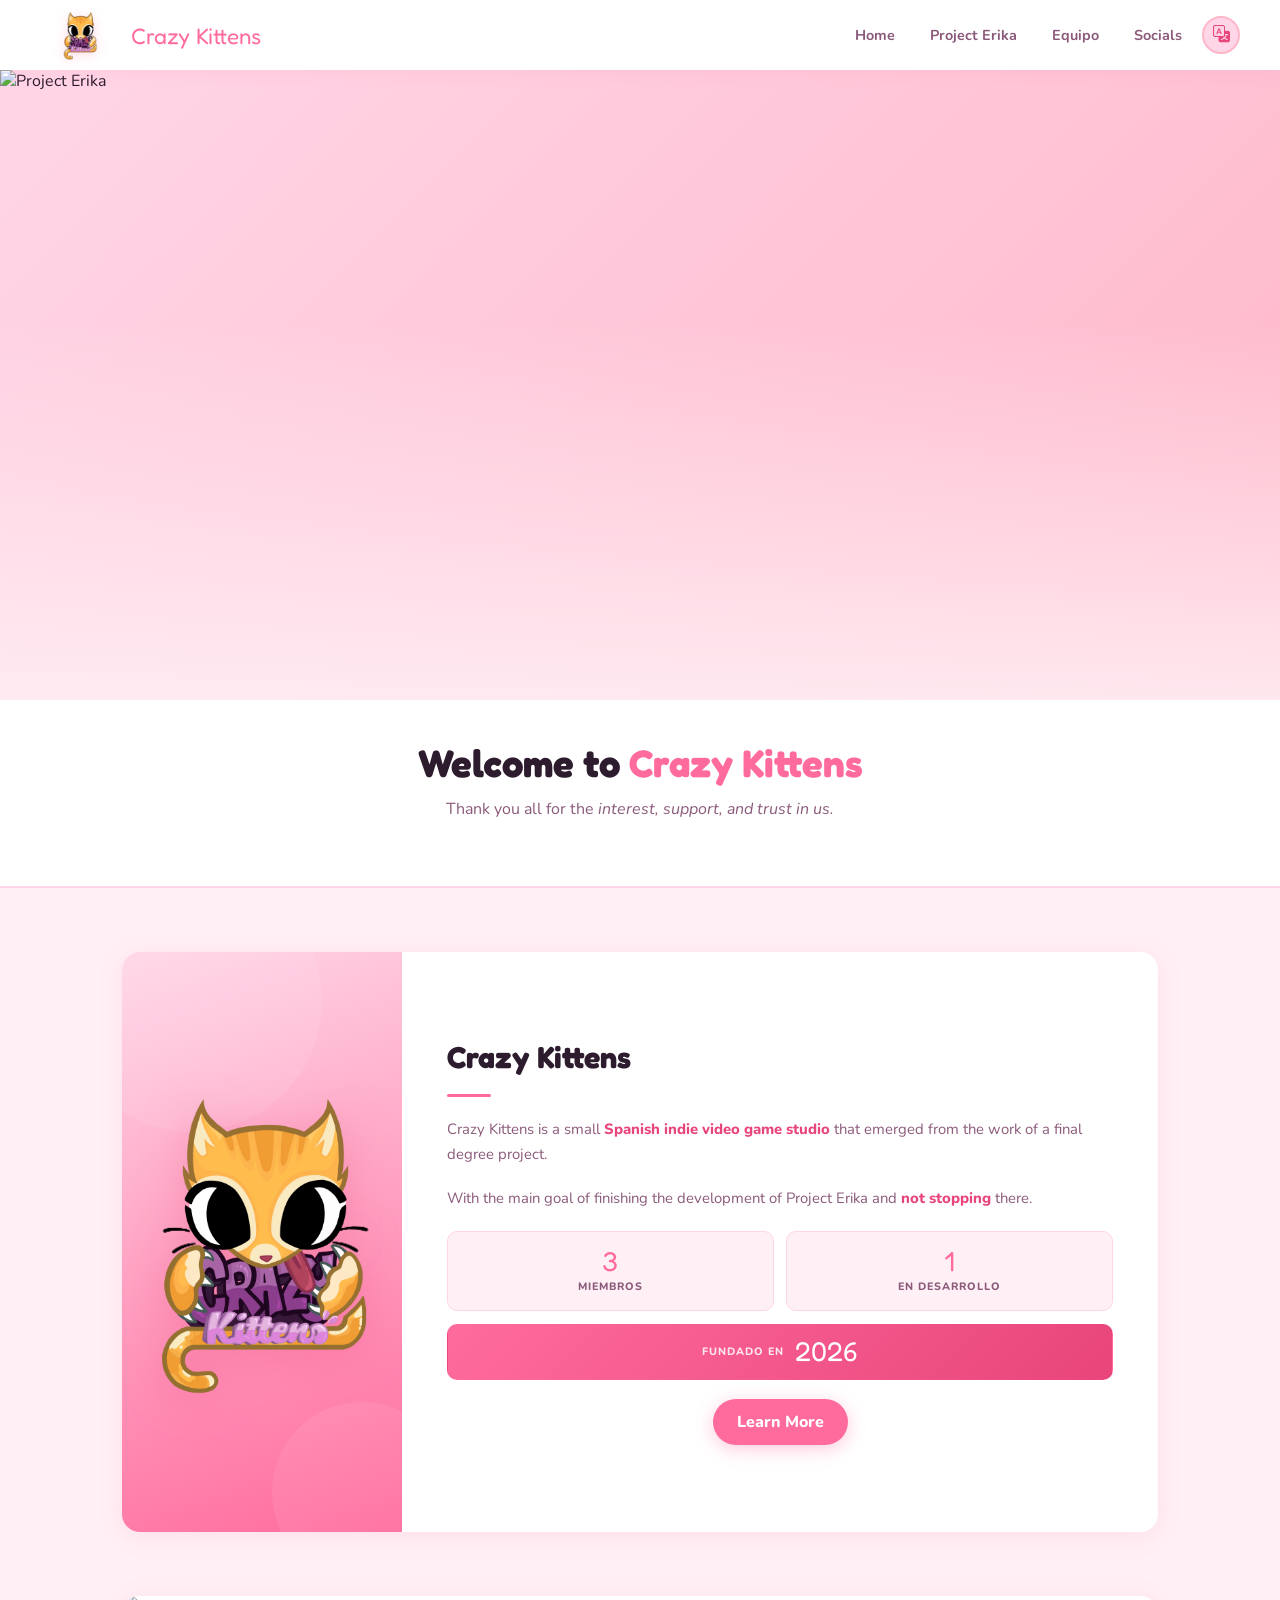
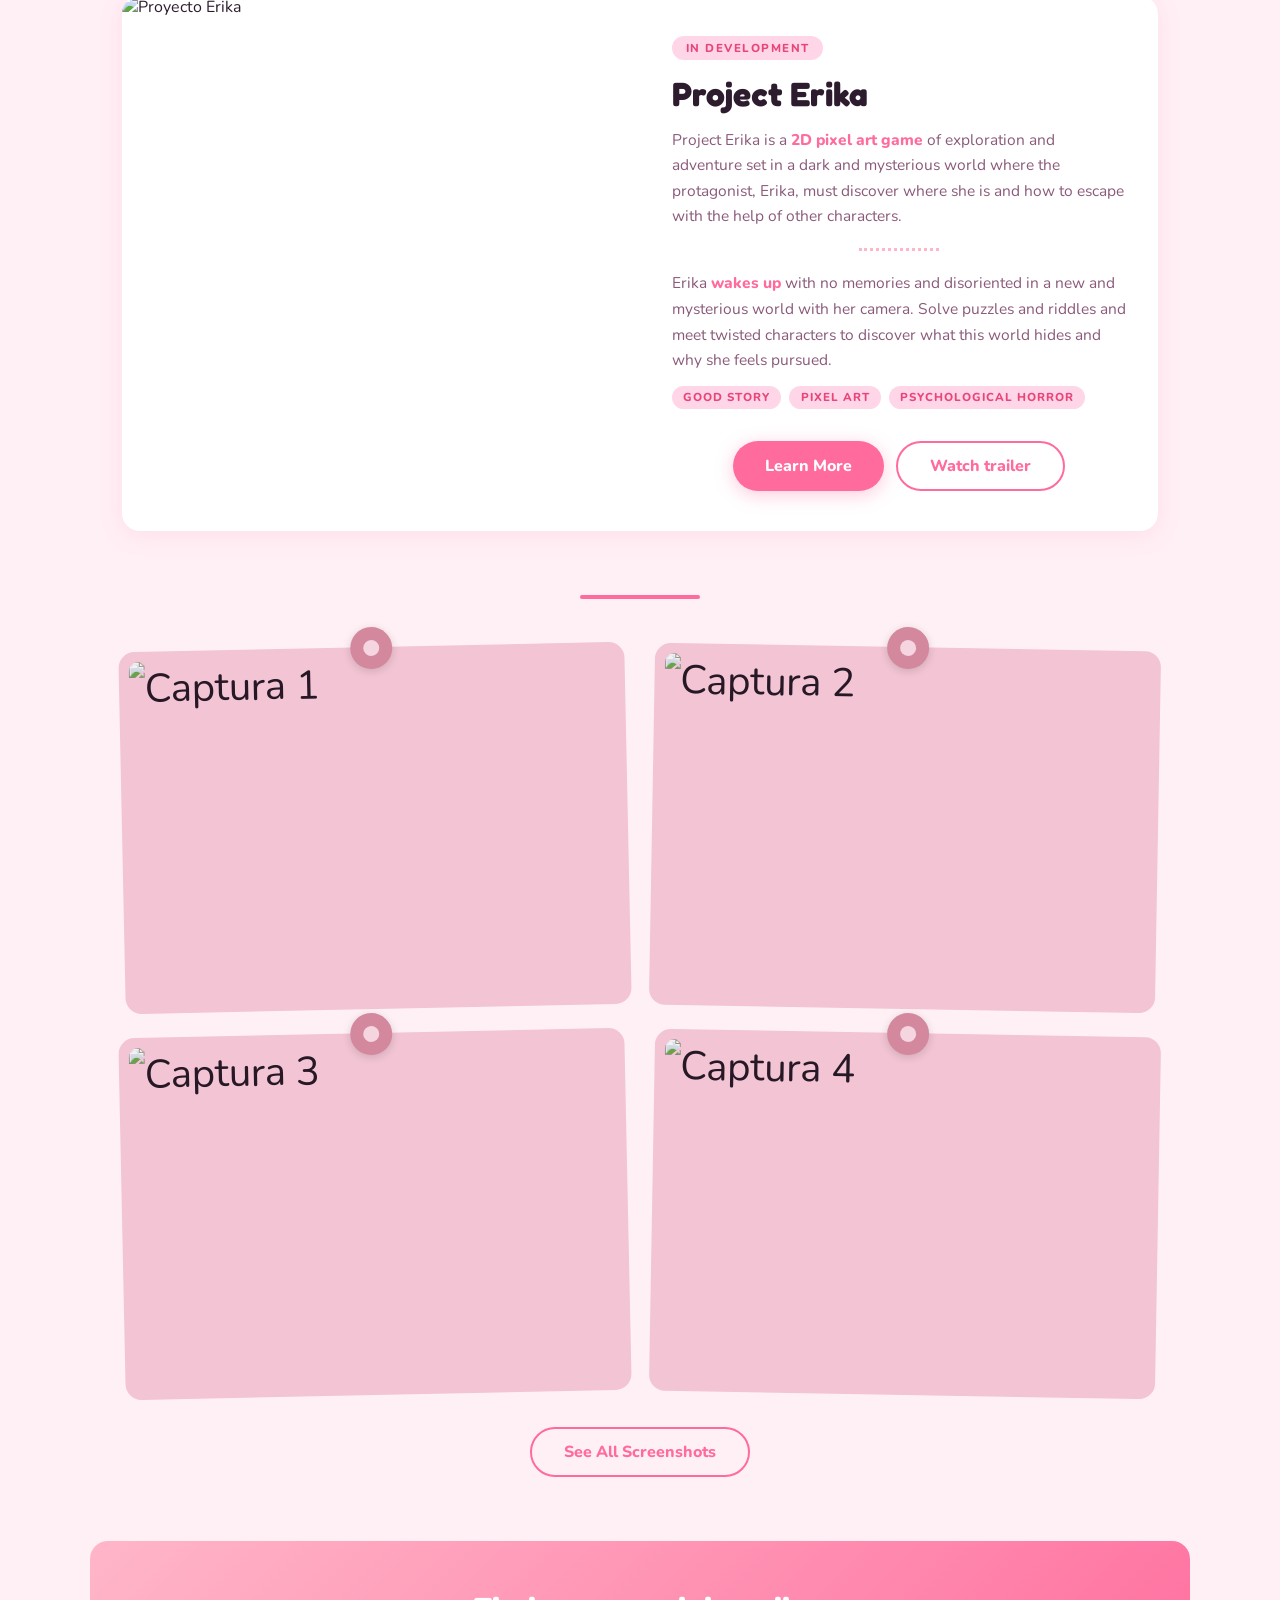
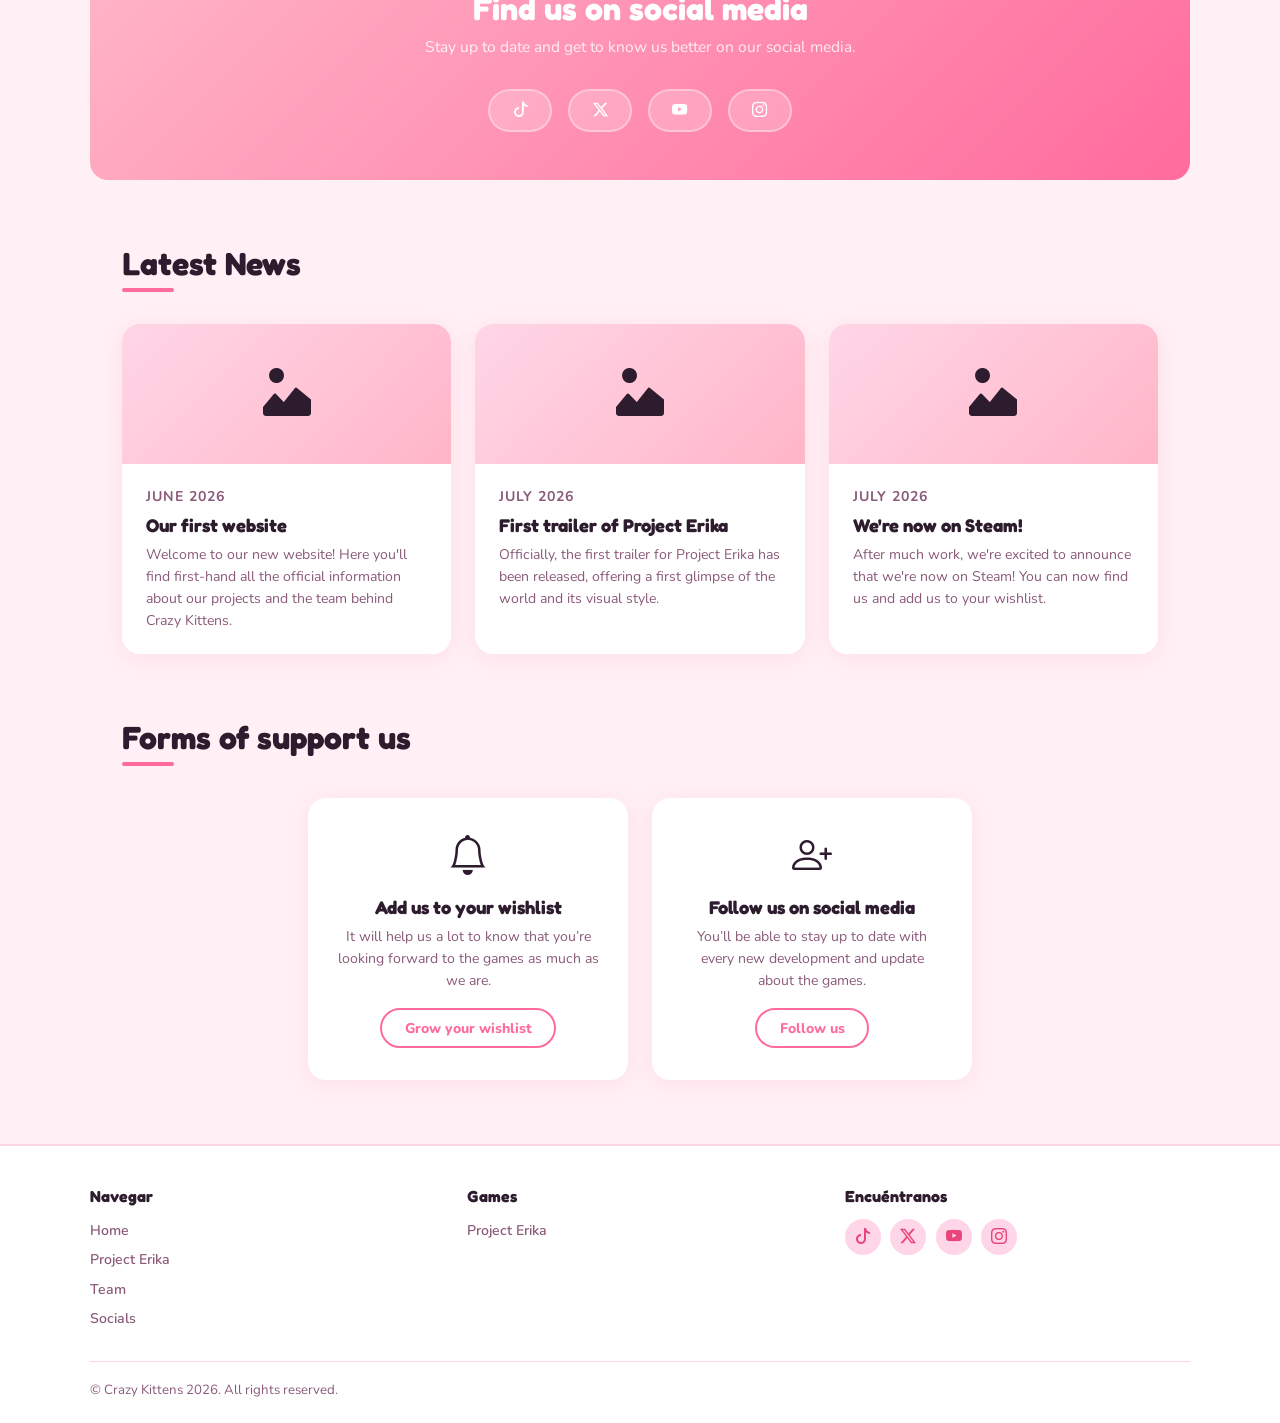
==== commit 4e215bf1: "Merge branch 'main' of https://github.com/crazykittensgames/crazykittensgames.github.io" ====
--- a/index.html
+++ b/index.html
@@ -25,8 +25,8 @@
     
     <ul class="navbar-links" id="navLinks">
         <li><a href="index.html" data-i18n="nav.home">Inicio</a></li>
-        <li><a href="pages/games/proyectErika.html" data-i18n="nav.erika">Project Erika</a></li>
-        <li><a href="pages/team/developers.html" data-i18n="nav.dev">Equipo</a></li>
+        <li><a href="games/proyect_erika/" data-i18n="nav.erika">Project Erika</a></li>
+        <li><a href="team/" data-i18n="nav.dev">Equipo</a></li>
         <li><a href="index.html#socials" data-i18n="nav.socials">Redes</a></li>
       
       <!-- Language selector -->
@@ -61,7 +61,7 @@
   <div class="section">
     <div class="studio-panel">
 
-      <!--Icóno iteractivo-->
+      <!--interactive icon-->
       <div class="studio-panel-left">
         <div class="studio-panel-logo">
           <div class="logo-container" id="logoContainer">
@@ -71,6 +71,7 @@
         </div>
       </div>
 
+      <!-- studio information -->
       <div class="studio-panel-right">
         <h2 data-i18n="studio.panel_title">Crazy Kittens</h2>
         <div class="studio-panel-divider"></div>
@@ -119,7 +120,8 @@
 
         <div class="spotlight-actions">
           <a href="pages/games/proyectErika.html" class="btn" data-i18n="index.erika_more_btn">Saber más →</a>
-          <a href="https://www.youtube.com/@CrazyKittensGames" class="btn btn-outline" data-i18n="erika.trailer_btn"></a>
+          <a href="https://www.youtube.com/@CrazyKittensGames" class="btn btn-outline" data-i18n="erika.trailer_btn"  target="_blank"
+   rel="noopener noreferrer"></a>
         </div>
       </div>
     </div>
@@ -144,10 +146,10 @@
     <h2 data-i18n="index.socials_title">Encuentranos en las redes sociales</h2>
     <p data-i18n="index.socials_sub">Estaté al tanto y conocenos mejor en nuestras redes sociales.</p>
     <div class="social-links">
-      <a href="https://www.tiktok.com/@crazykittensgames" class="social-pill"><i class="bi bi-tiktok"></i></a>
-      <a href="https://x.com/crazykittens_" class="social-pill"><i class="bi bi-twitter-x"></i></a>
-      <a href="https://www.youtube.com/@CrazyKittensGames" class="social-pill"><i class="bi bi-youtube"></i></a>
-      <a href="https://www.instagram.com/crazykittensgames" class="social-pill"><i class="bi bi-instagram"></i></a>
+      <a href="https://www.tiktok.com/@crazykittensgames" class="social-pill" target="_blank" rel="noopener noreferrer"><i class="bi bi-tiktok"></i></a>
+      <a href="https://x.com/crazykittens_" class="social-pill" target="_blank" rel="noopener noreferrer"><i class="bi bi-twitter-x"></i></a>
+      <a href="https://www.youtube.com/@CrazyKittensGames" class="social-pill" target="_blank" rel="noopener noreferrer"><i class="bi bi-youtube"></i></a>
+      <a href="https://www.instagram.com/crazykittensgames" class="social-pill" target="_blank" rel="noopener noreferrer"><i class="bi bi-instagram"></i></a>
     </div>
   </section>
 
@@ -188,7 +190,7 @@
     </div>
   </div>
 
-  <!-- formas de apoyarnos -->
+  <!-- forms of support -->
   <div class="section support-section">
     <h2 class="section-title" data-i18n="spread.other_h">Formas de apoyarnos</h2>
     <div class="section-divider"></div>
@@ -197,7 +199,7 @@
         <div class="support-icon"><i class="bi bi-bell"></i></div>
         <h3 data-i18n="spread.w1_h">Añadenos en tu wishlist</h3>
         <p data-i18n="spread.w1_p">Nos ayudará mucho a saber que estais esperando los juegos con tantas ganas como nosotros.</p>
-        <a href="https://store.steampowered.com" class="btn btn-outline btn-sm" data-i18n="spread.w1_btn">Agranda tu Wishlist</a>
+        <a href="https://steam.com" class="btn btn-outline btn-sm" data-i18n="spread.w1_btn" target="_blank" rel="noopener noreferrer">Agranda tu Wishlist</a>
       </div>
       <div class="support-card">
         <div class="support-icon"><i class="bi bi-person-plus"></i></div>
@@ -232,10 +234,10 @@
       <div class="footer-col footer-col--socials">
         <h4 data-i18n="footer.connect_h">Encuéntranos</h4>
         <div class="footer-social-row">
-          <a href="https://www.tiktok.com/@crazykittensgames" class="footer-social-link"><i class="bi bi-tiktok"></i></a>
-          <a href="https://x.com/crazykittens_" class="footer-social-link"><i class="bi bi-twitter-x"></i></a>
+          <a href="https://www.tiktok.com/@crazykittensgames" class="footer-social-link" target="_blank" rel="noopener noreferrer"><i class="bi bi-tiktok"></i></a>
+          <a href="https://x.com/crazykittens_" class="footer-social-link" target="_blank" rel="noopener noreferrer"><i class="bi bi-twitter-x"></i></a>
           <a href="https://www.youtube.com/@CrazyKittensGames" class="footer-social-link"><i class="bi bi-youtube"></i></a>
-          <a href="https://www.instagram.com/crazykittensgames" class="footer-social-link"><i class="bi bi-instagram"></i></a>
+          <a href="https://www.instagram.com/crazykittensgames" class="footer-social-link" target="_blank" rel="noopener noreferrer"><i class="bi bi-instagram"></i></a>
         </div>
       </div>
 
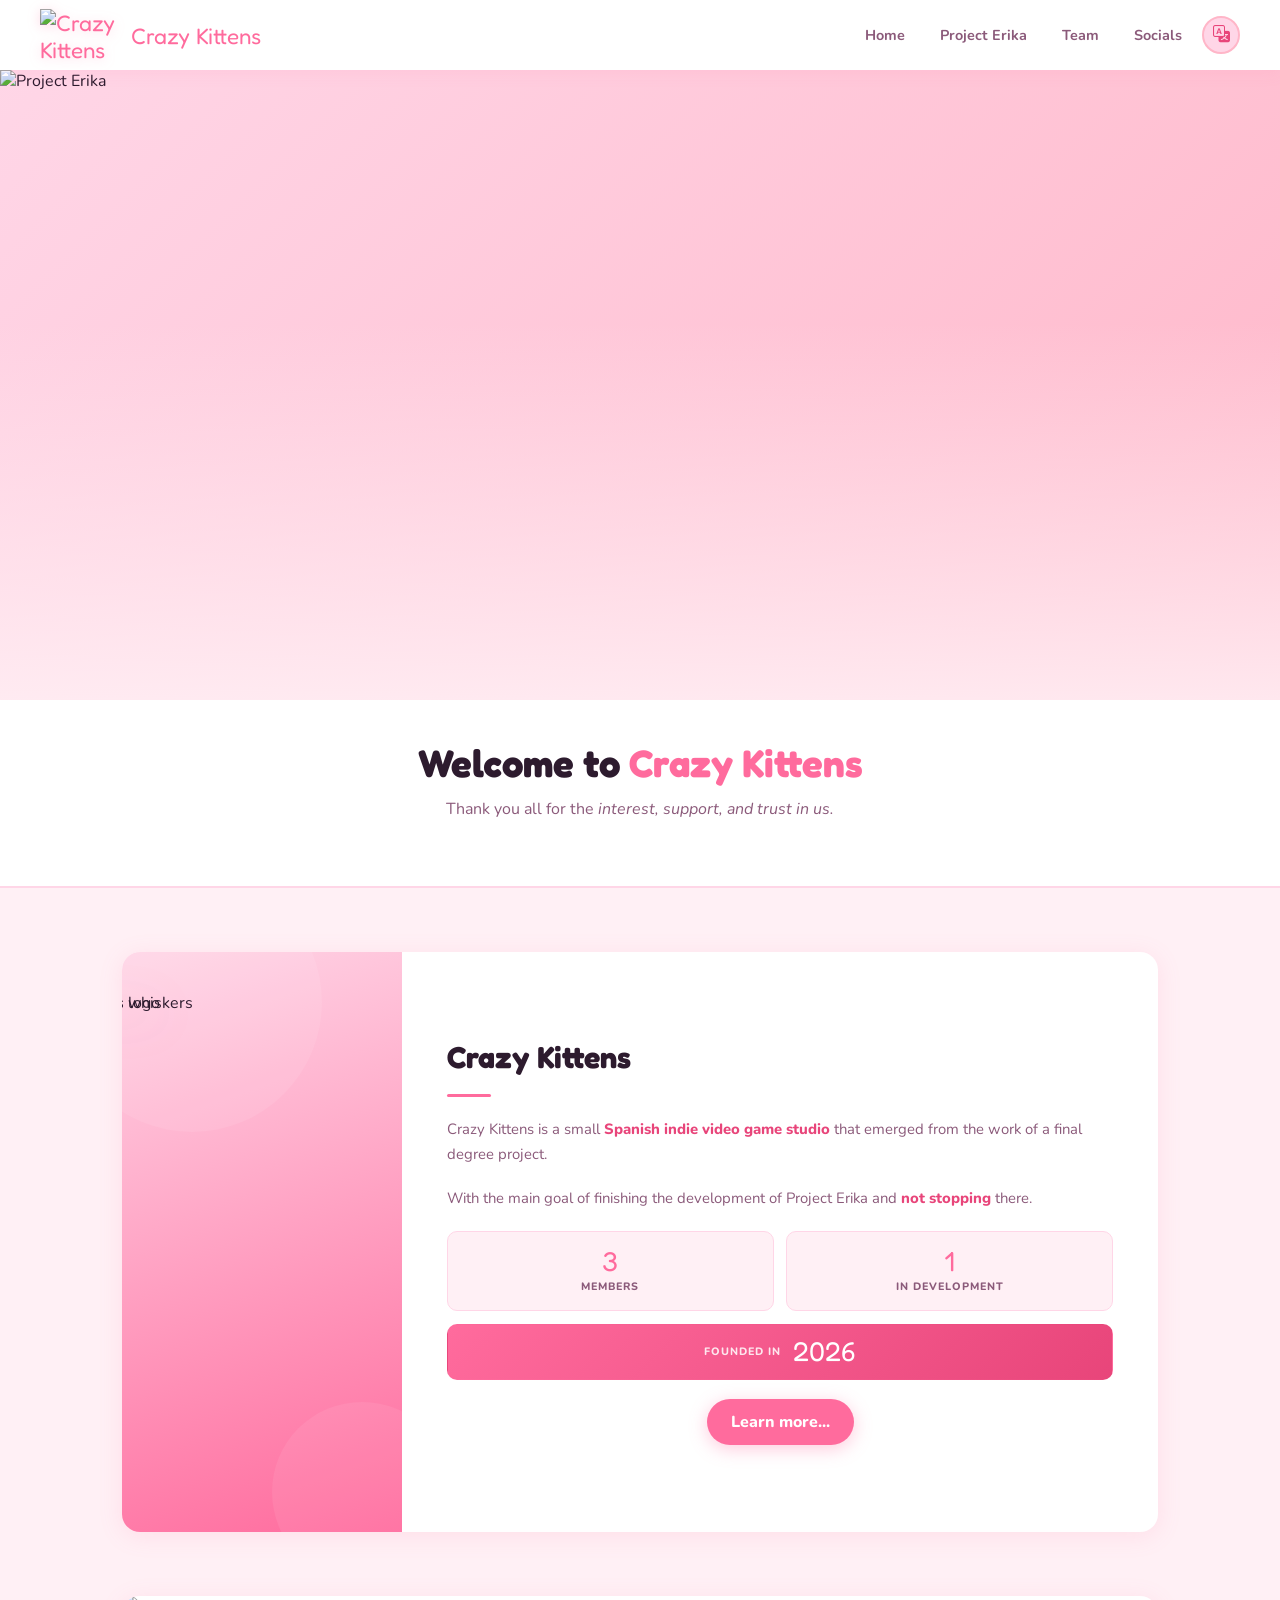
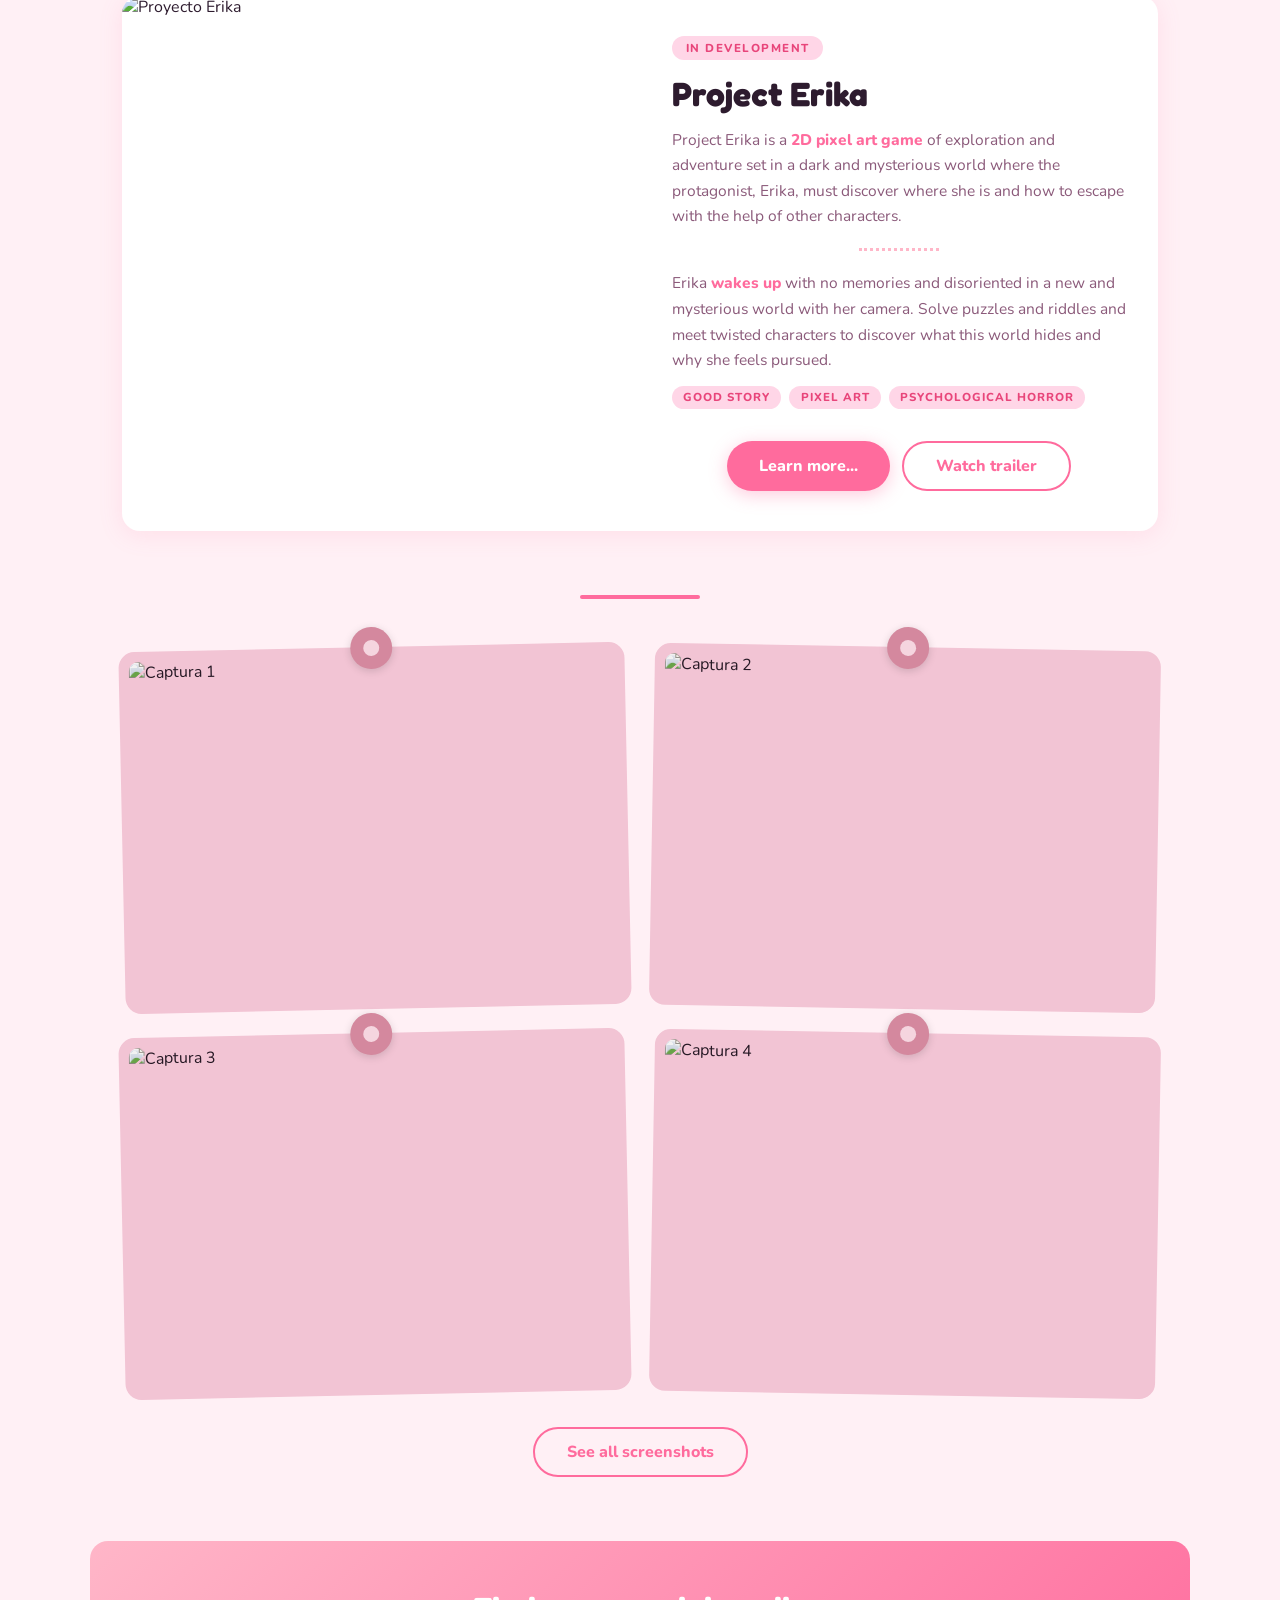
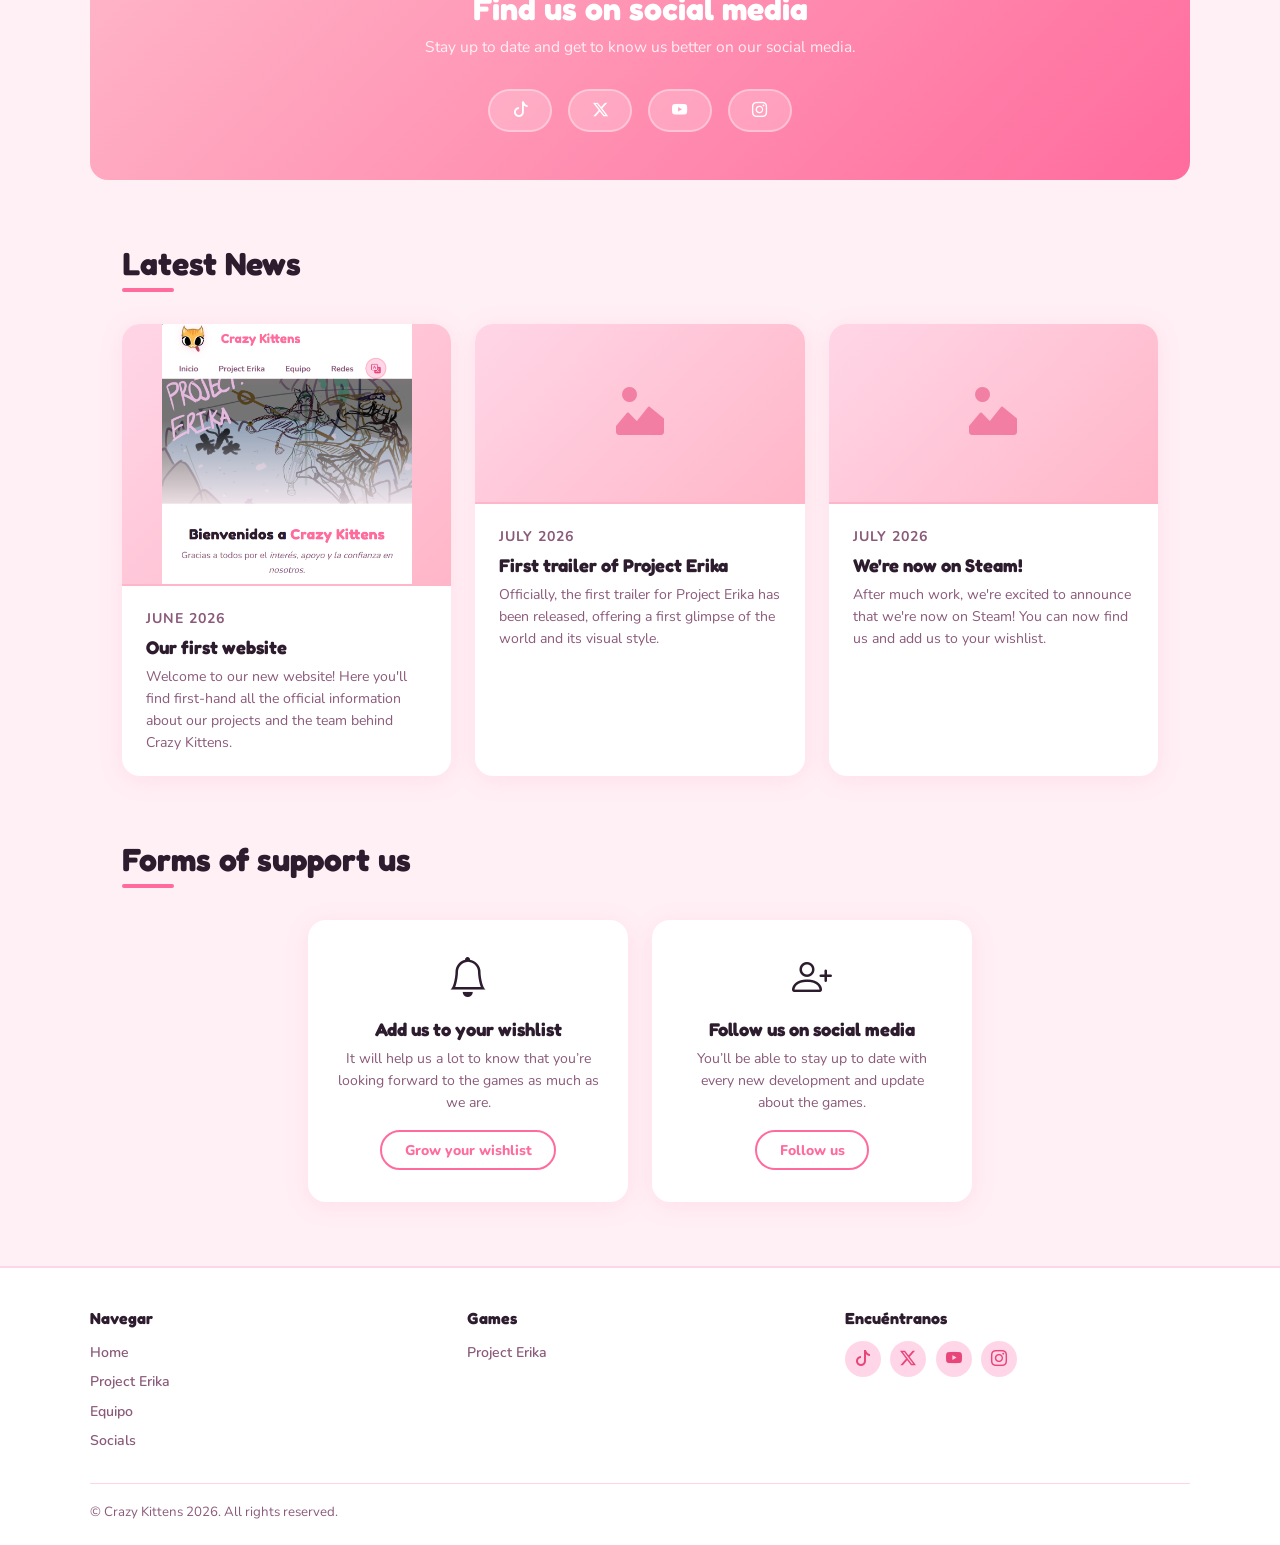
==== commit d1b0ef82: "first new and responsive fixed" ====
--- a/index.html
+++ b/index.html
@@ -5,7 +5,7 @@
   <meta name="viewport" content="width=device-width, initial-scale=1.0">
   <title>Crazy Kittens</title>
   <link rel="stylesheet" href="style.css">
-  <link rel="icon" type="image/x-icon" href="assets/images/logo.png">
+  <link rel="icon" type="image/png" href="assets/icons/logo_simp.ico">
   <link rel="stylesheet" href="https://cdn.jsdelivr.net/npm/bootstrap-icons@1.11.3/font/bootstrap-icons.css"> <!-- Iconos duros de pelotas -->
 
   <!-- Cuando quieras utilizar sus inconos, en este enlace: https://icons.getbootstrap.com/ , entras en el que quieras poner y copiar el codigo html que tiene al lado-->
@@ -19,14 +19,14 @@
   <!-- navbar -->
   <nav class="navbar">
     <a href="index.html" class="navbar-logo">
-      <img src="assets/images/logo.png" alt="Crazy Kittens logo">
+      <img src="assets/images/logo/logo_simp.png" alt="Crazy Kittens logo">
       Crazy Kittens
     </a>
     
     <ul class="navbar-links" id="navLinks">
         <li><a href="index.html" data-i18n="nav.home">Inicio</a></li>
-        <li><a href="games/proyect_erika/" data-i18n="nav.erika">Project Erika</a></li>
-        <li><a href="team/" data-i18n="nav.dev">Equipo</a></li>
+        <li><a href="games/proyect_erika/index.html" data-i18n="nav.erika">Project Erika</a></li>
+        <li><a href="team/index.html" data-i18n="nav.dev">Equipo</a></li>
         <li><a href="index.html#socials" data-i18n="nav.socials">Redes</a></li>
       
       <!-- Language selector -->
@@ -47,7 +47,7 @@
 
   <!-- splashart proyect Erika -->
   <div class="hero-cover">
-    <img src="assets/images/portada_vertical.jpg" data-i18n-alt="index.cover_alt" alt="Project Erika">
+    <img src="assets/images/games/proyect_erika/portada_vertical.jpg" data-i18n-alt="index.cover_alt" alt="Project Erika">
     <div class="hero-cover-overlay"></div>
   </div>
 
@@ -65,8 +65,8 @@
       <div class="studio-panel-left">
         <div class="studio-panel-logo">
           <div class="logo-container" id="logoContainer">
-            <img src="assets/images/logo.png" alt="Crazy Kittens logo" class="logo-base">
-            <img src="assets/images/logo_whiskers.png" alt="" class="logo-whiskers" aria-hidden="true">
+            <img src="assets/images/logo/logo.png" alt="Crazy Kittens logo" class="logo-base">
+            <img src="assets/images/logo/logo_whiskers.png" alt="Crazy Kittens whiskers" class="logo-whiskers" aria-hidden="true">
           </div>
         </div>
       </div>
@@ -93,7 +93,7 @@
           </div>
         </div>
 
-        <a href="pages/team/developers.html" class="btn" data-i18n="index.erika_more_btn">Conocenos</a>
+        <a href="team/index.html" class="btn" data-i18n="index.erika_more_btn">Conocenos</a>
       </div>
 
     </div>
@@ -102,7 +102,7 @@
   <!-- game information -->
   <div class="section">
     <div class="game-spotlight">
-      <div class="game-spotlight-img"><img src="assets/images/portada_vertical.jpg" alt="Proyecto Erika"></div>
+      <div class="game-spotlight-img"><img src="assets/images/games/proyect_erika/portada_vertical.jpg" alt="Proyecto Erika"></div>
       <div class="game-spotlight-body">
         
         <span class="game-tag" data-i18n="erika.badge_dev">Desarrollandose</span>
@@ -119,7 +119,7 @@
         </div>
 
         <div class="spotlight-actions">
-          <a href="pages/games/proyectErika.html" class="btn" data-i18n="index.erika_more_btn">Saber más →</a>
+          <a href="games/proyect_erika/index.html" class="btn" data-i18n="index.erika_more_btn">Saber más →</a>
           <a href="https://www.youtube.com/@CrazyKittensGames" class="btn btn-outline" data-i18n="erika.trailer_btn"  target="_blank"
    rel="noopener noreferrer"></a>
         </div>
@@ -131,13 +131,13 @@
   <div class="section">
     <div class="section-divider section-divider--center"></div>
     <div class="screenshots-grid">
-      <div class="screenshot-slot"><div class="photo-clip"></div><img src="assets/images/portada_vertical.jpg" alt="Captura 1"></div>
-      <div class="screenshot-slot"><div class="photo-clip"></div><img src="assets/images/portada_vertical.jpg" alt="Captura 2"></div>
-      <div class="screenshot-slot"><div class="photo-clip"></div><img src="assets/images/portada_vertical.jpg" alt="Captura 3"></div>
-      <div class="screenshot-slot"><div class="photo-clip"></div><img src="assets/images/portada_vertical.jpg" alt="Captura 4"></div>
+      <div class="screenshot-slot"><div class="photo-clip"></div><img src="assets/images/games/proyect_erika/portada_vertical.jpg" alt="Captura 1"></div>
+      <div class="screenshot-slot"><div class="photo-clip"></div><img src="assets/images/games/proyect_erika/portada_vertical.jpg" alt="Captura 2"></div>
+      <div class="screenshot-slot"><div class="photo-clip"></div><img src="assets/images/games/proyect_erika/portada_vertical.jpg" alt="Captura 3"></div>
+      <div class="screenshot-slot"><div class="photo-clip"></div><img src="assets/images/games/proyect_erika/portada_vertical.jpg" alt="Captura 4"></div>
     </div>
     <div style="text-align:center; margin-top:2rem;">
-      <a href="pages/games/proyectErika.html" class="btn btn-outline" data-i18n="index.erika_gallery_btn">Ver todas las capturas</a>
+      <a href="games/proyect_erika/index.html" class="btn btn-outline" data-i18n="index.erika_gallery_btn">Ver todas las capturas</a>
     </div>
   </div>
 
@@ -161,7 +161,7 @@
     <div class="news-grid">
 
       <div class="news-card">
-        <div class="news-card-img"><i class="bi bi-image-alt"></i></div>
+        <div class="news-card-img"><img src="assets/images/news/crazyKittensGames_website.png" alt="Crazy Kittens website"></div>
         <div class="news-card-body">
           <p class="news-card-date" data-i18n="index.news3_date">June 2026</p>
           <h3 data-i18n="index.news3_h">Nuestra primera página web</h3>
@@ -199,7 +199,7 @@
         <div class="support-icon"><i class="bi bi-bell"></i></div>
         <h3 data-i18n="spread.w1_h">Añadenos en tu wishlist</h3>
         <p data-i18n="spread.w1_p">Nos ayudará mucho a saber que estais esperando los juegos con tantas ganas como nosotros.</p>
-        <a href="https://steam.com" class="btn btn-outline btn-sm" data-i18n="spread.w1_btn" target="_blank" rel="noopener noreferrer">Agranda tu Wishlist</a>
+        <a href="https://store.steampowered.com" class="btn btn-outline btn-sm" data-i18n="spread.w1_btn" target="_blank" rel="noopener noreferrer">Agranda tu Wishlist</a>
       </div>
       <div class="support-card">
         <div class="support-icon"><i class="bi bi-person-plus"></i></div>
@@ -218,8 +218,8 @@
         <h4 data-i18n="footer.nav_h">Navegar</h4>
         <ul>
           <li><a href="index.html" data-i18n="nav.home">Inicio</a></li>
-          <li><a href="pages/games/proyectErika.html" data-i18n="nav.erika">Proyecto Erika</a></li>
-          <li><a href="pages/team/developers.html" data-i18n="nav.team">Equipo</a></li>
+          <li><a href="games/proyect_erika/index.html" data-i18n="nav.erika">Proyecto Erika</a></li>
+          <li><a href="team/index.html" data-i18n="nav.team">Equipo</a></li>
           <li><a href="index.html#socials" data-i18n="nav.socials">Redes</a></li>
         </ul>
       </div>
@@ -227,7 +227,7 @@
       <div class="footer-col">
         <h4 data-i18n="footer.nav_h2">Juegos</h4>
         <ul>
-          <li><a href="pages/games/proyectErika.html" data-i18n="nav.erika">Proyect Erika</a></li>
+          <li><a href="games/proyect_erika/index.html" data-i18n="nav.erika">Proyect Erika</a></li>
         </ul>
       </div>
 
--- a/style.css
+++ b/style.css
@@ -1,8 +1,6 @@
 @import url('https://fonts.googleapis.com/css2?family=Fredoka+One&family=Nunito:wght@400;600;700;800&display=swap');
 
-/* =====================
-   VARIABLES & RESET
-   ===================== */
+/* variables y reset */
 :root {
   --bg:          #FFF0F5;
   --white:       #FFFFFF;
@@ -38,10 +36,7 @@
   color: var(--rose-strong);
 }
 
-
-/* =====================
-   NAVBAR
-   ===================== */
+/* barra de navegacion */
 .navbar {
   background: var(--white);
   box-shadow: 0 2px 16px rgba(255,107,157,0.10);
@@ -95,14 +90,7 @@
   color: var(--rose-deep);
 }
 
-.navbar-right {
-  display: flex;
-  align-items: center;
-  gap: 0.6rem;
-  flex-shrink: 0;
-}
-
-/* Language selector */
+/* selector de idioma */
 .lang-select-wrap {
   position: relative;
   display: flex;
@@ -166,30 +154,7 @@
   color: var(--rose-deep);
 }
 
-/* Hamburger */
-.nav-toggle {
-  display: none;
-  flex-direction: column;
-  gap: 5px;
-  cursor: pointer;
-  padding: 4px;
-  background: none;
-  border: none;
-}
-.nav-toggle span {
-  display: block;
-  width: 24px; height: 2px;
-  background: var(--rose-strong);
-  border-radius: 2px;
-  transition: transform 0.3s, opacity 0.3s;
-}
-.nav-toggle.open span:nth-child(1) { transform: translateY(7px) rotate(45deg); }
-.nav-toggle.open span:nth-child(2) { opacity: 0; }
-.nav-toggle.open span:nth-child(3) { transform: translateY(-7px) rotate(-45deg); }
-
-/* =====================
-   HERO / COVER IMAGE
-   ===================== */
+/* portada */
 .hero-cover {
   width: 100%;
   overflow: hidden;
@@ -217,9 +182,7 @@
   );
 }
 
-/* =====================
-   INTRO STRIP
-   ===================== */
+/* franja de bienvenida */
 .intro-strip {
   background: var(--white);
   padding: 2.5rem 2rem;
@@ -242,16 +205,7 @@
   line-height: 1.65;
 }
 
-.intro-btns {
-  display: flex;
-  gap: 1rem;
-  justify-content: center;
-  flex-wrap: wrap;
-}
-
-/* =====================
-   SHARED SECTION WRAPPER
-   ===================== */
+/* contenedor general de secciones */
 .section {
   padding: 0 2rem;
   max-width: 1100px;
@@ -280,9 +234,7 @@
   margin-bottom: 3rem;
 }
 
-/* =====================
-   BUTTONS
-   ===================== */
+/* botones */
 .btn {
   display: inline-flex;
   align-items: center;
@@ -321,9 +273,7 @@
   padding: 0.55rem 1.4rem;
 }
 
-/* =====================
-   STUDIO PANEL (index about us)
-   ===================== */
+/* panel del estudio (about us en el index) */
 .studio-panel {
   background: var(--white);
   border-radius: var(--radius);
@@ -374,36 +324,6 @@
   justify-content: center;
 }
 
-.studio-panel-logo img {
-  width: 100%;
-  height: 100%;
-  object-fit: contain;
-  filter: drop-shadow(0 8px 24px rgba(232,69,122,0.3));
-}
-
-.studio-panel-name {
-  font-family: 'Fredoka One', cursive;
-  font-size: 1.5rem;
-  color: var(--white);
-  text-align: center;
-  position: relative;
-  z-index: 1;
-}
-
-.studio-panel-badge {
-  background: rgba(255,255,255,0.22);
-  color: var(--white);
-  font-size: 0.7rem;
-  font-weight: 800;
-  text-transform: uppercase;
-  letter-spacing: 1.5px;
-  padding: 0.3rem 0.9rem;
-  border-radius: 50px;
-  border: 1px solid rgba(255,255,255,0.35);
-  position: relative;
-  z-index: 1;
-}
-
 .studio-panel-right {
   padding: 2.8rem;
   display: flex;
@@ -417,10 +337,6 @@
   font-size: 1.9rem;
   color: var(--text-dark);
   line-height: 1.2;
-}
-
-.studio-panel-right h2 span {
-  color: var(--rose-strong);
 }
 
 .studio-panel-right p {
@@ -504,9 +420,7 @@
   margin-top: 0;
 }
 
-/* =====================
-   GAME SPOTLIGHT (index)
-   ===================== */
+/* juego destacado (index) */
 .game-spotlight {
   background: var(--white);
   border-radius: var(--radius);
@@ -571,113 +485,7 @@
   justify-content: center;
 }
 
-/* =====================
-   TEAM PREVIEW (index)
-   ===================== */
-.dev-grid {
-  display: grid;
-  grid-template-columns: repeat(3, 1fr);
-  gap: 1.5rem;
-}
-
-.cat-card {
-  background: var(--white);
-  border-radius: var(--radius);
-  box-shadow: var(--shadow);
-  padding: 2.2rem 1.6rem 1.8rem;
-  text-align: center;
-  position: relative;
-  transition: transform 0.2s, box-shadow 0.2s;
-}
-.cat-card::before,
-.cat-card::after {
-  content: '';
-  position: absolute;
-  top: -10px;
-  width: 22px; height: 22px;
-  background: var(--white);
-  clip-path: polygon(50% 0%, 0% 100%, 100% 100%);
-}
-.cat-card::before { left: 18px; }
-.cat-card::after  { right: 18px; }
-.cat-card:hover   { transform: translateY(-6px); box-shadow: 0 12px 36px rgba(255,107,157,0.2); }
-
-.cat-avatar {
-  width: 80px; height: 80px;
-  border-radius: 50%;
-  background: linear-gradient(135deg, var(--rose-light), var(--rose-mid));
-  display: flex; align-items: center; justify-content: center;
-  font-size: 2.2rem;
-  margin: 0 auto 1.1rem;
-  border: 3px solid var(--rose-light);
-}
-.cat-card h3 {
-  font-family: 'Fredoka One', cursive;
-  font-size: 1.25rem; color: var(--text-dark); margin-bottom: 0.25rem;
-}
-.cat-role {
-  font-size: 0.78rem; font-weight: 800; letter-spacing: 1.5px;
-  text-transform: uppercase; color: var(--rose-strong); margin-bottom: 0.8rem;
-}
-.cat-card p { font-size: 0.9rem; color: var(--text-soft); line-height: 1.6; }
-
-/* =====================
-   NEWSLETTER
-   ===================== */
-.newsletter-section {
-  background: var(--white);
-  border-radius: var(--radius);
-  box-shadow: var(--shadow);
-  padding: 3rem 2.5rem;
-  text-align: center;
-  max-width: 640px;
-  margin: var(--section-gap) auto 0;
-  width: calc(100% - 4rem);
-}
-
-.newsletter-section h2 {
-  font-family: 'Fredoka One', cursive;
-  font-size: 1.8rem;
-  color: var(--text-dark);
-  margin-bottom: 0.5rem;
-}
-
-.newsletter-section p {
-  color: var(--text-soft);
-  font-size: 0.95rem;
-  margin-bottom: 1.5rem;
-  line-height: 1.55;
-}
-
-.newsletter-form {
-  display: flex;
-  gap: 0.7rem;
-  max-width: 440px;
-  margin: 0 auto;
-}
-
-.newsletter-form input[type="email"] {
-  flex: 1;
-  padding: 0.72rem 1.2rem;
-  border: 2px solid var(--rose-mid);
-  border-radius: 50px;
-  font-family: 'Nunito', sans-serif;
-  font-size: 0.95rem;
-  color: var(--text-dark);
-  background: var(--bg);
-  outline: none;
-  transition: border-color 0.2s;
-}
-.newsletter-form input[type="email"]:focus {
-  border-color: var(--rose-strong);
-}
-.newsletter-form input[type="email"]::placeholder {
-  color: var(--text-soft);
-}
-
-/* =====================
-   SOCIAL SECTION
-   ===================== */
+/* redes sociales */
 .social-section {
   background: linear-gradient(135deg, #FFB6C8 0%, #FF6B9D 100%);
   border-radius: var(--radius);
@@ -726,9 +534,7 @@
   border-color: rgba(255,255,255,0.6);
 }
 
-/* =====================
-   PAGE HEADER (inner pages)
-   ===================== */
+/* cabecera de pagina (paginas internas) */
 .page-header {
   background: linear-gradient(135deg, #FFD6E7 0%, #FFB6C8 100%);
   padding: 1rem 2rem 3rem;
@@ -745,11 +551,7 @@
   font-weight: 600;
 }
 
-/* =====================
-   PROJECT ERIKA PAGE
-   ===================== */
-
-/* Credits */
+/* creditos (project erika) */
 .credits-grid {
   display: grid;
   grid-template-columns: 1fr 1fr;
@@ -840,42 +642,11 @@
   background: var(--rose-mid);
 }
 
-/* Inspirations */
-.inspo-row {
-  display: flex;
-  flex-wrap: wrap;
-  gap: 0.8rem;
-  margin-bottom: 3rem;
-  margin-top: 1.5rem;
-}
-
-.inspo-tag {
-  display: inline-flex;
-  align-items: center;
-  gap: 0.5rem;
-  background: var(--white);
-  border: 2px solid var(--rose-mid);
-  border-radius: 50px;
-  padding: 0.5rem 1.1rem;
-  box-shadow: var(--shadow);
-}
-
-.inspo-tag-name {
-  font-family: 'Fredoka One', cursive;
-  font-size: 1rem;
-  color: var(--text-dark);
-}
-
-.inspo-tag-reason {
-  font-size: 0.78rem;
-  color: var(--text-soft);
-  font-weight: 700;
-}
-
 @media (max-width: 700px) {
   .credits-grid { grid-template-columns: 1fr; }
 }
 
+/* portada del juego erika */
 .erika-hero {
   background: var(--white);
   border-radius: var(--radius);
@@ -891,7 +662,6 @@
   display: flex;
   align-items: center;
   justify-content: center;
-  font-size: 7rem;
   position: relative;
   overflow: hidden;
 }
@@ -900,11 +670,6 @@
   width: 100%;
   height: 100%;
   object-fit: cover;
-}
-
-.erika-cover-placeholder {
-  position: absolute;
-  font-size: 7rem;
 }
 
 .erika-meta {
@@ -955,6 +720,13 @@
   flex-shrink: 0;
 }
 
+.erika-about-grid {
+  display: grid;
+  grid-template-columns: 1fr 1fr;
+  gap: 2.5rem;
+  align-items: start;
+}
+
 .spotlight-divider {
   border: none;
   width: 80px;
@@ -962,7 +734,7 @@
   border-top: 3px dotted var(--rose-mid);
 }
 
-/* Trailer embed */
+/* tráiler */
 .trailer-wrap {
   background: var(--white);
   border-radius: var(--radius);
@@ -992,7 +764,7 @@
   border: none;
 }
 
-/* Screenshots grid */
+/* capturas de pantalla */
 .screenshots-grid {
   display: grid;
   grid-template-columns: repeat(2, 1fr);
@@ -1003,19 +775,13 @@
 .screenshot-slot {
   background: #f2c4d4;
   border-radius: 16px;
-  aspect-ratio: unset;
-  display: flex;
-  align-items: center;
-  justify-content: center;
-  font-size: 2.5rem;
-  overflow: visible;
+  display: flex;
+  align-items: center;
+  justify-content: center;
   min-height: 220px;
   position: relative;
   padding: 10px 10px 52px 10px;
 }
-
-.screenshot-slot::before { display: none; }
-.screenshot-slot::after  { display: none; }
 
 .screenshot-slot img {
   width: 100%;
@@ -1029,8 +795,7 @@
 .screenshot-slot:nth-child(odd)  { transform: rotate(-1.2deg); }
 .screenshot-slot:nth-child(even) { transform: rotate(1deg); }
 
-/* chincheta */
-
+/* chincheta de la foto */
 .screenshot-slot .photo-clip {
   position: absolute;
   top: -20px;
@@ -1055,46 +820,8 @@
   border-radius: 50%;
   background: #f5d5df;
 }
-/* =====================
-   GAMES LIST
-   ===================== */
-.games-grid {
-  display: grid;
-  grid-template-columns: repeat(auto-fill, minmax(320px, 1fr));
-  gap: 1.8rem;
-}
-
-.game-card {
-  background: var(--white);
-  border-radius: var(--radius);
-  box-shadow: var(--shadow);
-  overflow: hidden;
-  transition: transform 0.2s, box-shadow 0.2s;
-}
-.game-card:hover {
-  transform: translateY(-6px);
-  box-shadow: 0 14px 36px rgba(255,107,157,0.2);
-}
-.game-card-cover {
-  height: 200px;
-  background: linear-gradient(135deg, #FFB6C8 0%, #FF6B9D 60%, #E8457A 100%);
-  display: flex; align-items: center; justify-content: center;
-  font-size: 4.5rem;
-}
-.game-card-info {
-  padding: 1.5rem 1.6rem;
-}
-.game-card-info h2 {
-  font-family: 'Fredoka One', cursive;
-  font-size: 1.4rem; color: var(--text-dark); margin-bottom: 0.4rem;
-}
-.game-card-info p {
-  color: var(--text-soft); font-size: 0.9rem; line-height: 1.6; margin-bottom: 1.2rem;
-}
-
-/* =====================
-   TEAM PAGE
-   ===================== */
+
+/* pagina de equipo */
 .dev-page-grid {
   display: grid;
   grid-template-columns: repeat(auto-fill, minmax(300px, 1fr));
@@ -1118,23 +845,26 @@
   position: relative;
 }
 .member-banner-1 { background: linear-gradient(135deg, #929292, #2b2b2b); }
-.member-banner-2 { background: linear-gradient(135deg, #ffa2a2, #ca2323); }
-.member-banner-3 { background: linear-gradient(135deg, #eba9ff, #961785); }
+.member-banner-2 { background: linear-gradient(135deg, #eba9ff, #961785); }
+.member-banner-3 { background: linear-gradient(135deg, #ffb6e9, #d64d7b); }
 
 .member-avatar-wrap {
   position: absolute;
-  bottom: -36px; left: 50%;
+  bottom: -50px; left: 50%;
   transform: translateX(-50%);
 }
 .member-avatar {
-  width: 72px; height: 72px;
-  border-radius: 50%;
-  border: 4px solid var(--white);
-  background: var(--rose-light);
+  width: 110px; height: 110px;
   display: flex; align-items: center; justify-content: center;
   font-size: 2rem;
-  box-shadow: 0 4px 14px rgba(255,107,157,0.2);
-}
+  filter: drop-shadow(0 4px 10px rgba(0,0,0,0.25));
+}
+.member-avatar img {
+  width: 100%;
+  height: 100%;
+  object-fit: contain;
+}
+
 .member-info {
   padding: 3rem 1.8rem 1.8rem;
   text-align: center;
@@ -1162,82 +892,7 @@
 }
 .member-social-link:hover { background: var(--rose-mid); transform: scale(1.1); }
 
-/* =====================
-   DONATE PAGE
-   ===================== */
-.donate-intro {
-  background: var(--white);
-  border-radius: var(--radius);
-  box-shadow: var(--shadow);
-  padding: 3rem 2.5rem;
-  text-align: center;
-  margin-bottom: 2.5rem;
-}
-
-.donate-intro h2 {
-  font-family: 'Fredoka One', cursive;
-  font-size: 2rem;
-  color: var(--text-dark);
-  margin-bottom: 0.7rem;
-}
-
-.donate-intro p {
-  color: var(--text-soft);
-  font-size: 0.97rem;
-  line-height: 1.7;
-  max-width: 580px;
-  margin: 0 auto 2rem;
-}
-
-.donate-tiers {
-  display: grid;
-  grid-template-columns: repeat(auto-fill, minmax(220px, 1fr));
-  gap: 1.5rem;
-  margin-bottom: 2rem;
-}
-
-.donate-tier {
-  background: var(--bg);
-  border: 2px solid var(--rose-mid);
-  border-radius: var(--radius);
-  padding: 2rem 1.5rem;
-  text-align: center;
-  transition: border-color 0.2s, transform 0.2s;
-}
-
-.donate-tier:hover {
-  border-color: var(--rose-strong);
-  transform: translateY(-4px);
-}
-
-.donate-tier.featured {
-  border-color: var(--rose-strong);
-  background: linear-gradient(135deg, #FFF0F5, #FFD6E7);
-}
-
-.donate-tier .tier-icon { font-size: 2.5rem; margin-bottom: 0.8rem; }
-.donate-tier .tier-amount {
-  font-family: 'Fredoka One', cursive;
-  font-size: 2rem;
-  color: var(--rose-strong);
-}
-.donate-tier .tier-name {
-  font-weight: 800;
-  font-size: 0.85rem;
-  text-transform: uppercase;
-  letter-spacing: 1px;
-  color: var(--text-soft);
-  margin-bottom: 0.7rem;
-}
-.donate-tier p {
-  color: var(--text-soft);
-  font-size: 0.87rem;
-  line-height: 1.55;
-}
-
-/* =====================
-   SUPPORT SECTION (index)
-   ===================== */
+/* formas de apoyarnos */
 .support-section {
   text-align: left;
 }
@@ -1289,9 +944,7 @@
   margin-bottom: 0.5rem;
 }
 
-/* =====================
-   NOVEDADES / NEWS
-   ===================== */
+/* ultimas noticias */
 .news-grid {
   display: grid;
   grid-template-columns: repeat(auto-fill, minmax(300px, 1fr));
@@ -1305,16 +958,33 @@
   overflow: hidden;
   transition: transform 0.2s, box-shadow 0.2s;
 }
+
 .news-card:hover {
   transform: translateY(-4px);
   box-shadow: 0 12px 30px rgba(255,107,157,0.18);
 }
 
 .news-card-img {
-  height: 140px;
   background: linear-gradient(135deg, var(--rose-light), var(--rose-mid));
   display: flex; align-items: center; justify-content: center;
+  overflow: hidden;
+  position: relative;
+  min-height: 180px;   /* asegura tamaño digno cuando no hay imagen */
+  border-bottom: 2px solid var(--rose-mid);  /* línea separadora img/texto */
+}
+
+.news-card-img img {
+  width: 100%;
+  height: auto;
+  max-height: 260px;
+  object-fit: contain;
+  object-position: center;
+}
+
+.news-card-img i {
   font-size: 3rem;
+  color: var(--rose-deep);
+  opacity: 0.55;
 }
 
 .news-card-body { padding: 1.4rem 1.5rem; }
@@ -1331,9 +1001,7 @@
   color: var(--text-soft); font-size: 0.88rem; line-height: 1.55;
 }
 
-/* =====================
-   404
-   ===================== */
+/* pagina 404 */
 .error-page {
   flex: 1;
   display: flex; flex-direction: column;
@@ -1351,9 +1019,7 @@
 }
 .error-page p { color: var(--text-soft); font-size: 1rem; margin-bottom: 2rem; }
 
-/* =====================
-   FOOTER
-   ===================== */
+/* pie de pagina */
 .footer {
   background: var(--white);
   border-top: 2px solid var(--rose-light);
@@ -1410,9 +1076,7 @@
 }
 .footer-bottom p { color: var(--text-soft); font-size: 0.83rem; }
 
-/* =====================
-   LOGO ANIMACION (about us)
-   ===================== */
+/* logo animado (about us) */
 .studio-panel-logo .logo-container {
   position: relative;
   display: inline-flex;
@@ -1467,68 +1131,52 @@
   animation: cat-bounce 0.55s ease-in-out forwards;
 }
 
-/* =====================
-   RESPONSIVE
-   ===================== */
+/* adaptable a moviles */
 @media (max-width: 900px) {
-  .game-spotlight        { grid-template-columns: 1fr; }
-  .dev-grid              { grid-template-columns: 1fr 1fr; }
-  .footer-inner          { grid-template-columns: 1fr 1fr; }
+  .game-spotlight { grid-template-columns: 1fr; }
+  .footer-inner    { grid-template-columns: 1fr 1fr; }
 }
 
 @media (max-width: 750px) {
-  .studio-panel          { grid-template-columns: 1fr; }
-  .studio-panel-left     { padding: 2.5rem 2rem 2rem; }
-  .studio-panel-right    { padding: 2rem 1.8rem; }
+  .studio-panel       { grid-template-columns: 1fr; }
+  .studio-panel-left  { padding: 2.5rem 2rem 2rem; }
+  .studio-panel-right { padding: 2rem 1.8rem; }
 }
 
 @media (max-width: 700px) {
   :root { --section-gap: 3rem; }
 
-  .nav-toggle { display: flex; }
-
-  .lang-select { max-width: 110px; font-size: 0.78rem; padding: 0.32rem 0.7rem; }
-
+  .navbar {
+    flex-wrap: wrap;
+    height: auto;
+    padding: 0.8rem 1.2rem;
+    row-gap: 0.6rem;
+  }
   .navbar-links {
-    display: none;
-    position: absolute;
-    top: var(--nav-h);
-    left: 0; right: 0;
-    background: var(--white);
-    flex-direction: column;
-    padding: 1.2rem 1.5rem 1.5rem;
-    gap: 0.3rem;
-    box-shadow: 0 8px 24px rgba(255,107,157,0.15);
-    border-top: 2px solid var(--rose-light);
-    z-index: 199;
+    flex-wrap: wrap;
+    justify-content: center;
+    gap: 0.4rem;
   }
 
-  .navbar-links.open { display: flex; }
-
-  .navbar-links a {
-    display: block;
-    width: 100%;
-    padding: 0.65rem 1.1rem;
-    font-size: 1rem;
-  }
-
-  .dev-grid              { grid-template-columns: 1fr; }
-  .footer-inner          { grid-template-columns: 1fr; gap: 1.5rem; }
-  .erika-meta            { flex-direction: column; }
-  .erika-actions         { flex-direction: row; flex-wrap: wrap; }
-  .newsletter-form       { flex-direction: column; }
-  .newsletter-section    { width: calc(100% - 2rem); }
-  .social-section        { width: calc(100% - 2rem); }
-  .hero-cover img        { height: 55vw; min-height: 240px; }
-  .hero-cover            { max-height: none; }
+  .footer-inner       { grid-template-columns: 1fr; gap: 1.5rem; }
+  .erika-meta         { flex-direction: column; }
+  .erika-actions      { flex-direction: row; flex-wrap: wrap; }
+  .social-section     { width: calc(100% - 2rem); }
+  .hero-cover img     { height: 55vw; min-height: 240px; }
+  .hero-cover         { max-height: none; }
 }
 
 @media (max-width: 480px) {
   :root { --section-gap: 2.5rem; }
 
-  .navbar                { padding: 0 1rem; }
-  .section               { padding: 0 1.2rem; }
-  .donate-tiers          { grid-template-columns: 1fr; }
-  .studio-stats          { grid-template-columns: 1fr 1fr; }
-  .erika-cover           { height: 220px; }
+  .navbar       { padding: 0 1rem; }
+  .section      { padding: 0 1.2rem; }
+  .erika-cover  { height: 220px; }
+}
+
+@media (max-width: 750px) {
+  .erika-about-grid {
+    grid-template-columns: 1fr;
+    gap: 1.5rem;
+  }
 }
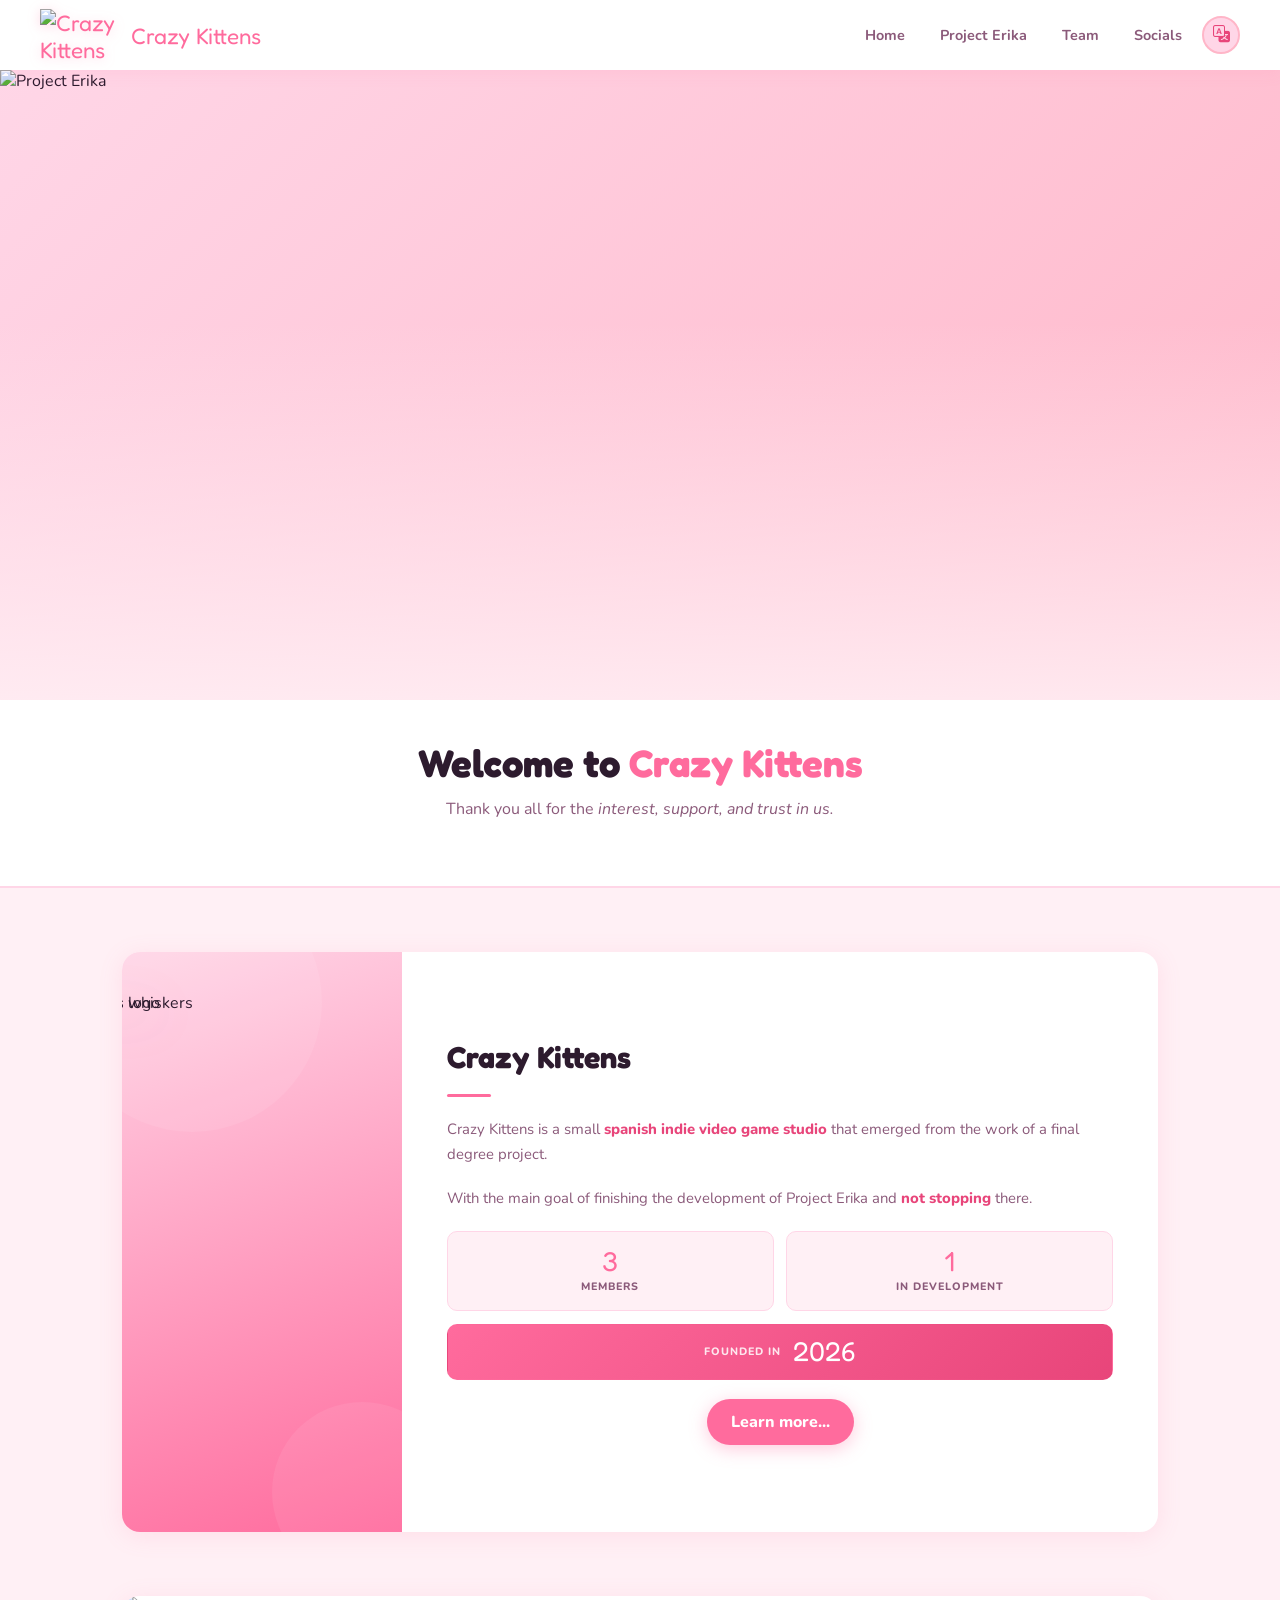
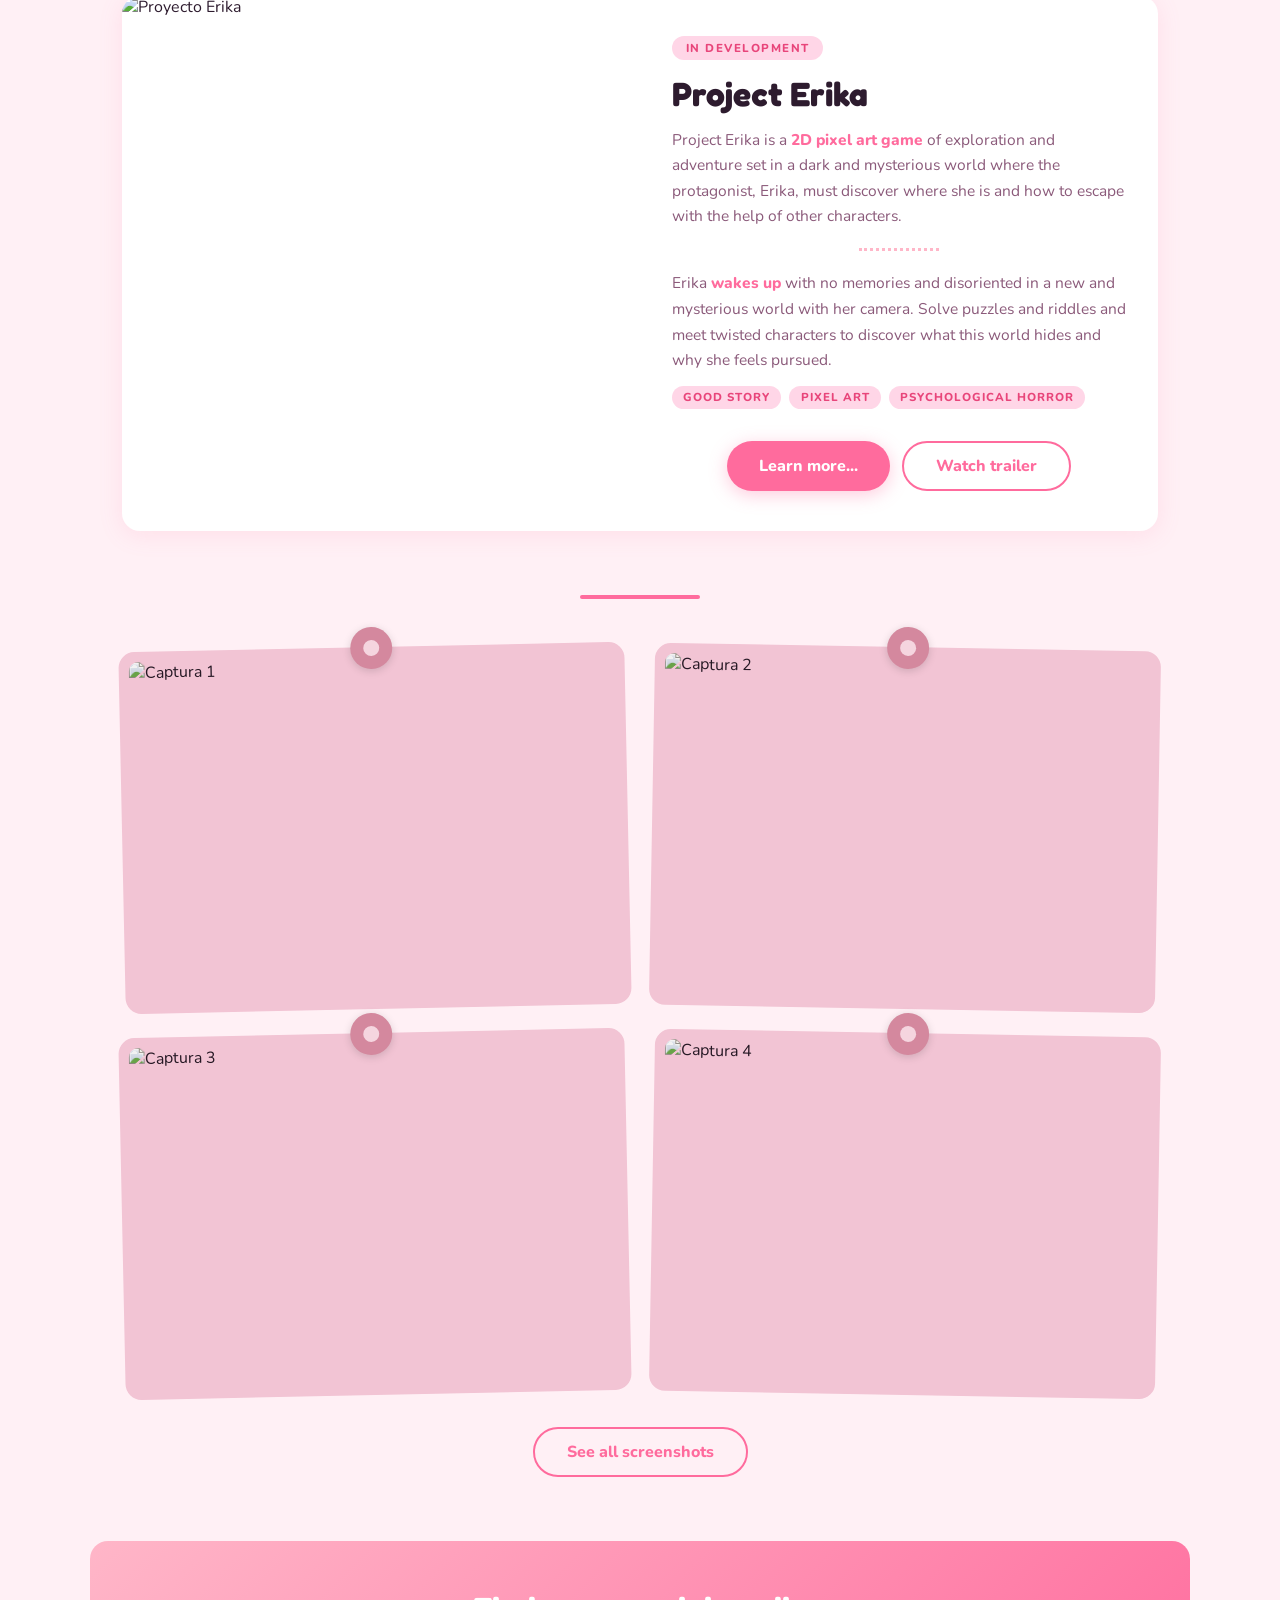
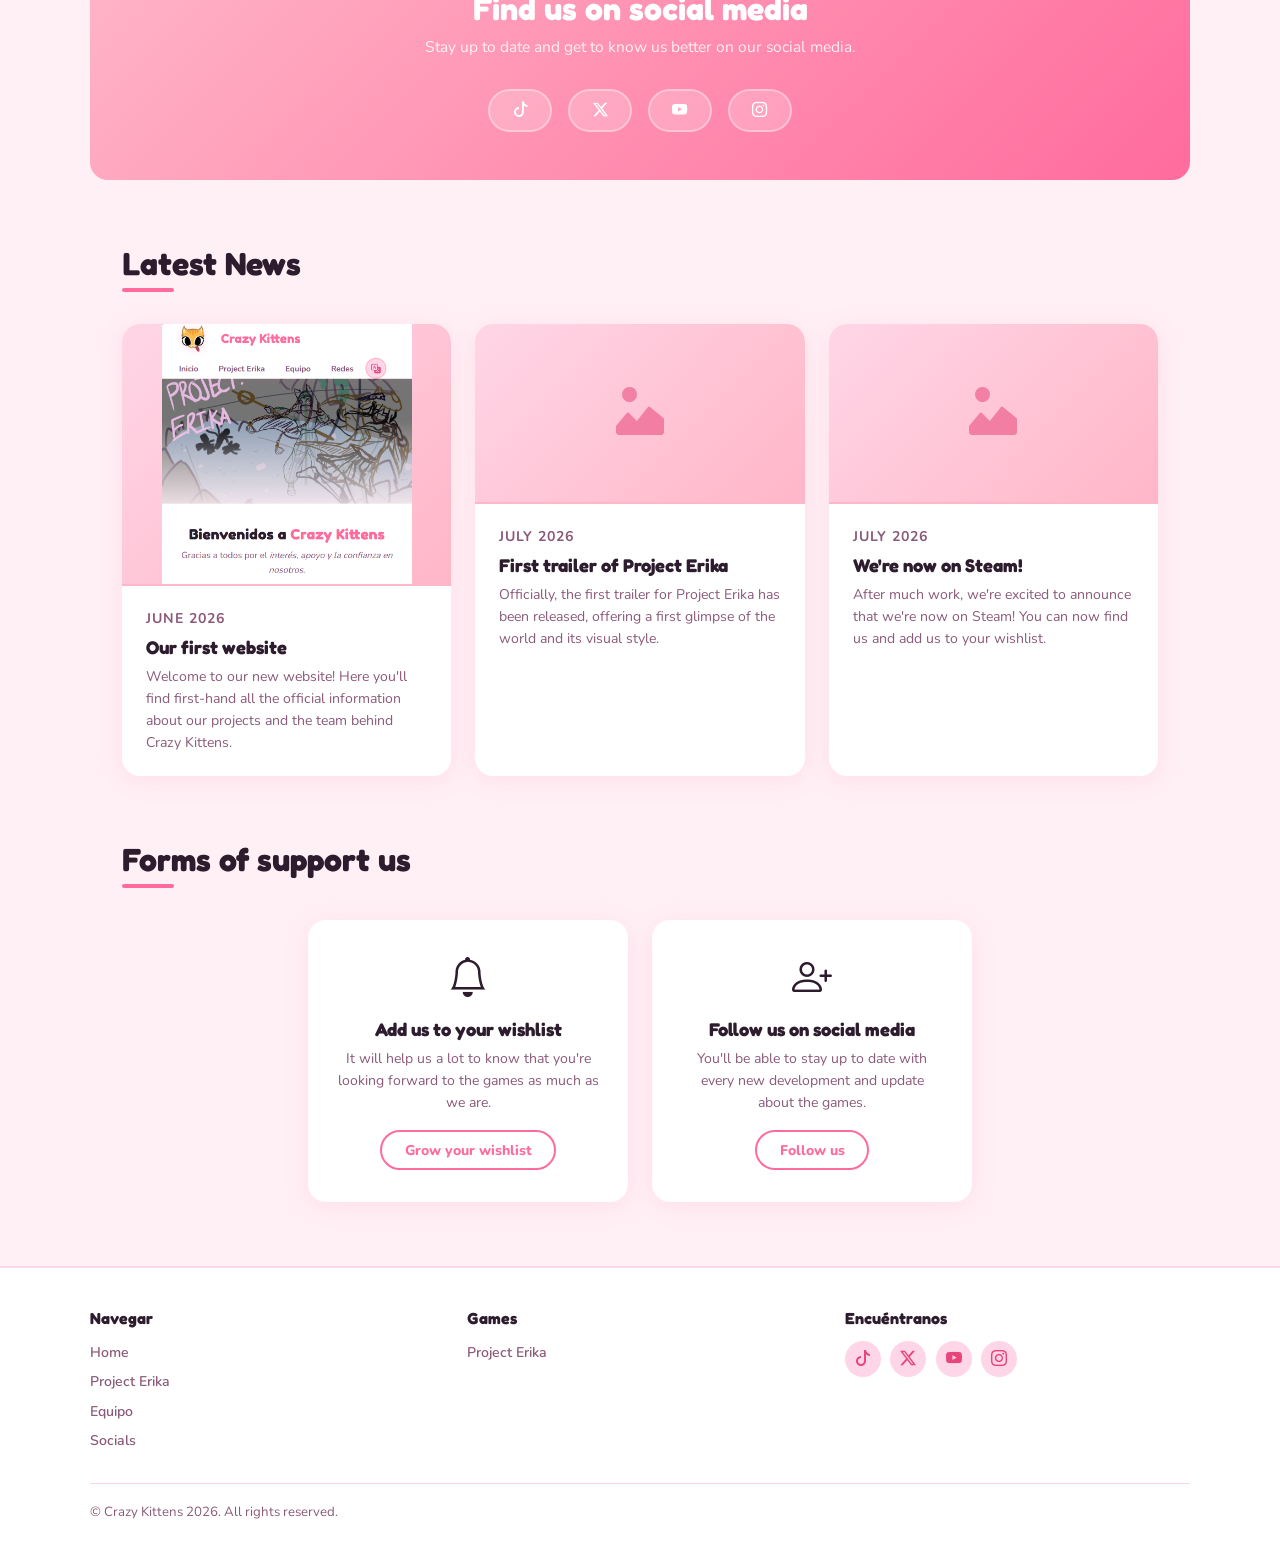
==== commit 6efaa115: "Tiny tricky tweaks (Triple T)" ====
--- a/index.html
+++ b/index.html
@@ -93,7 +93,7 @@
           </div>
         </div>
 
-        <a href="team/index.html" class="btn" data-i18n="index.erika_more_btn">Conocenos</a>
+        <a href="team/index.html" class="btn" data-i18n="index.erika_more_btn">Conócenos</a>
       </div>
 
     </div>
@@ -119,7 +119,7 @@
         </div>
 
         <div class="spotlight-actions">
-          <a href="games/proyect_erika/index.html" class="btn" data-i18n="index.erika_more_btn">Saber más →</a>
+          <a href="games/proyect_erika/index.html" class="btn" data-i18n="index.erika_more_btn">Saber más</a>
           <a href="https://www.youtube.com/@CrazyKittensGames" class="btn btn-outline" data-i18n="erika.trailer_btn"  target="_blank"
    rel="noopener noreferrer"></a>
         </div>
--- a/style.css
+++ b/style.css
@@ -17,6 +17,11 @@
   --section-gap: 4rem;
 }
 
+* {
+    scrollbar-width: initial;
+    scrollbar-color: var(--rose-strong) var(--rose-light);
+}
+
 *, *::before, *::after { box-sizing: border-box; margin: 0; padding: 0; }
 html { scroll-behavior: smooth; }
 
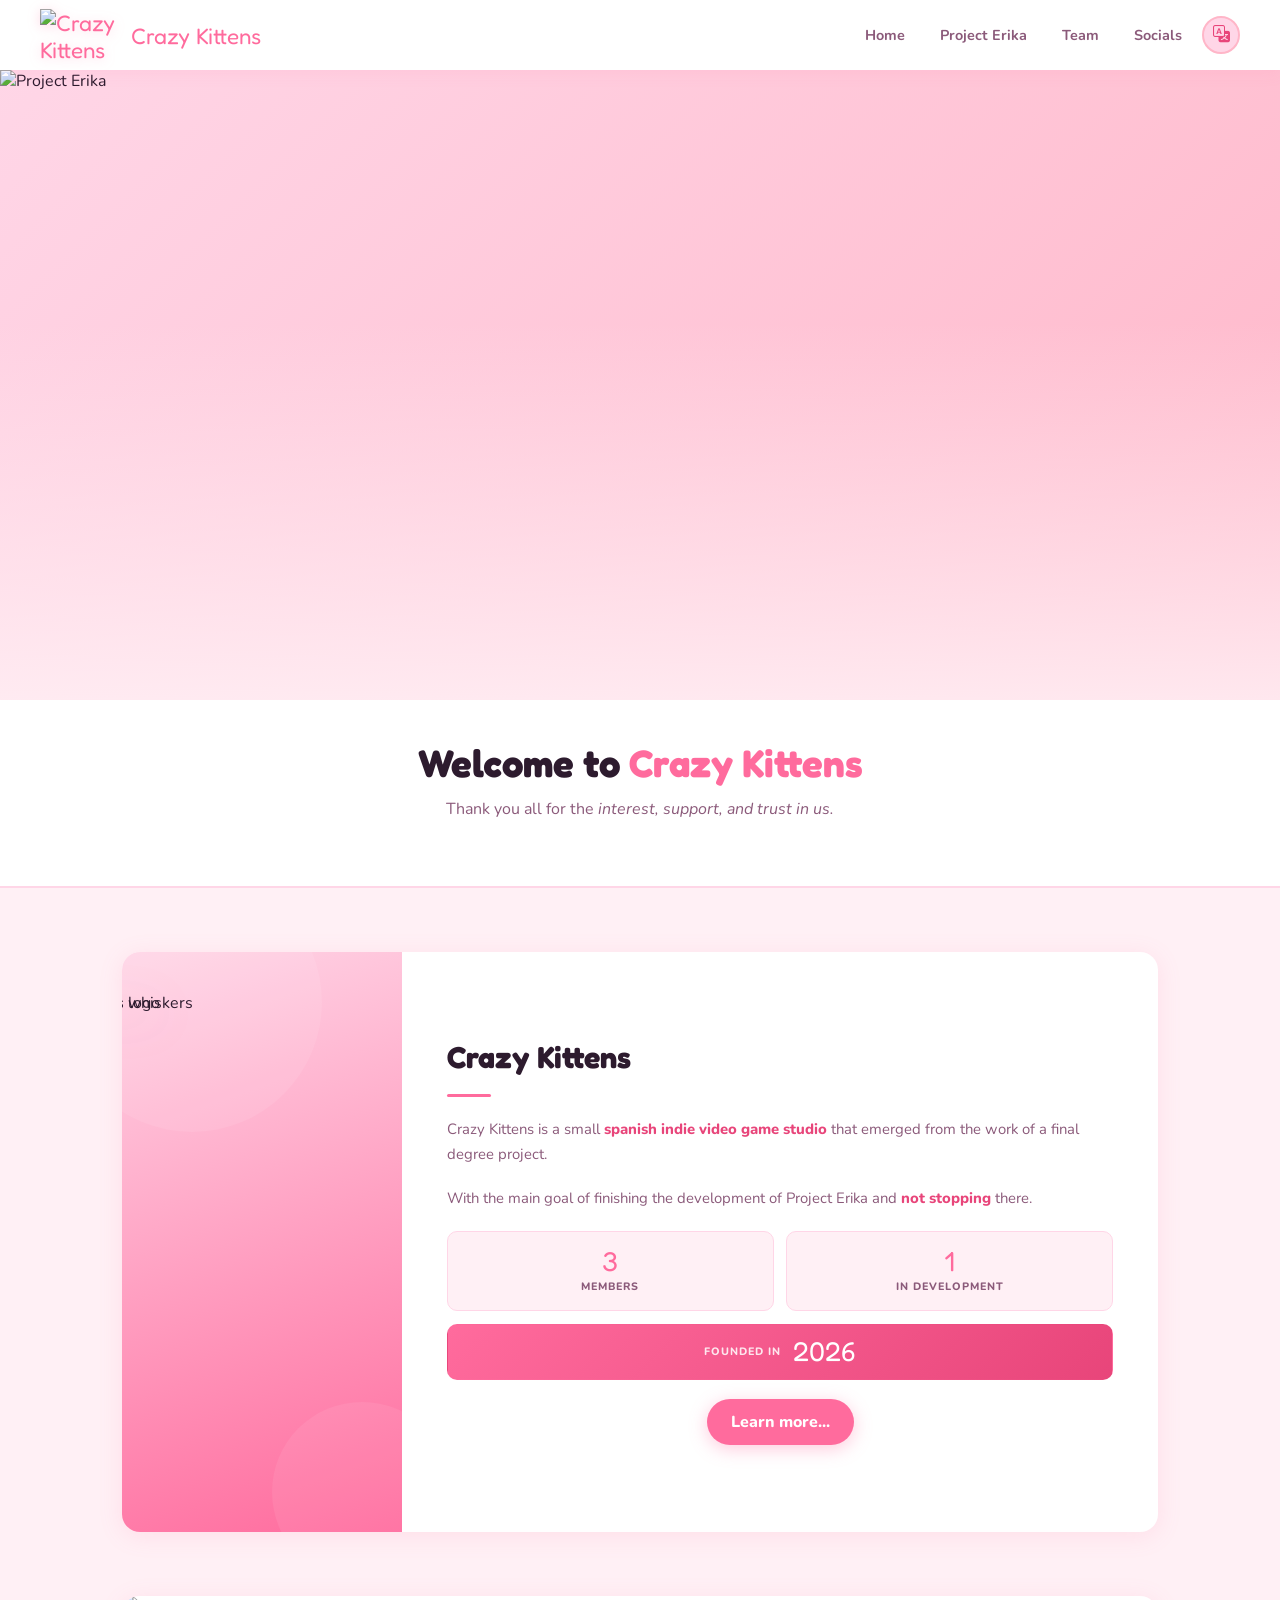
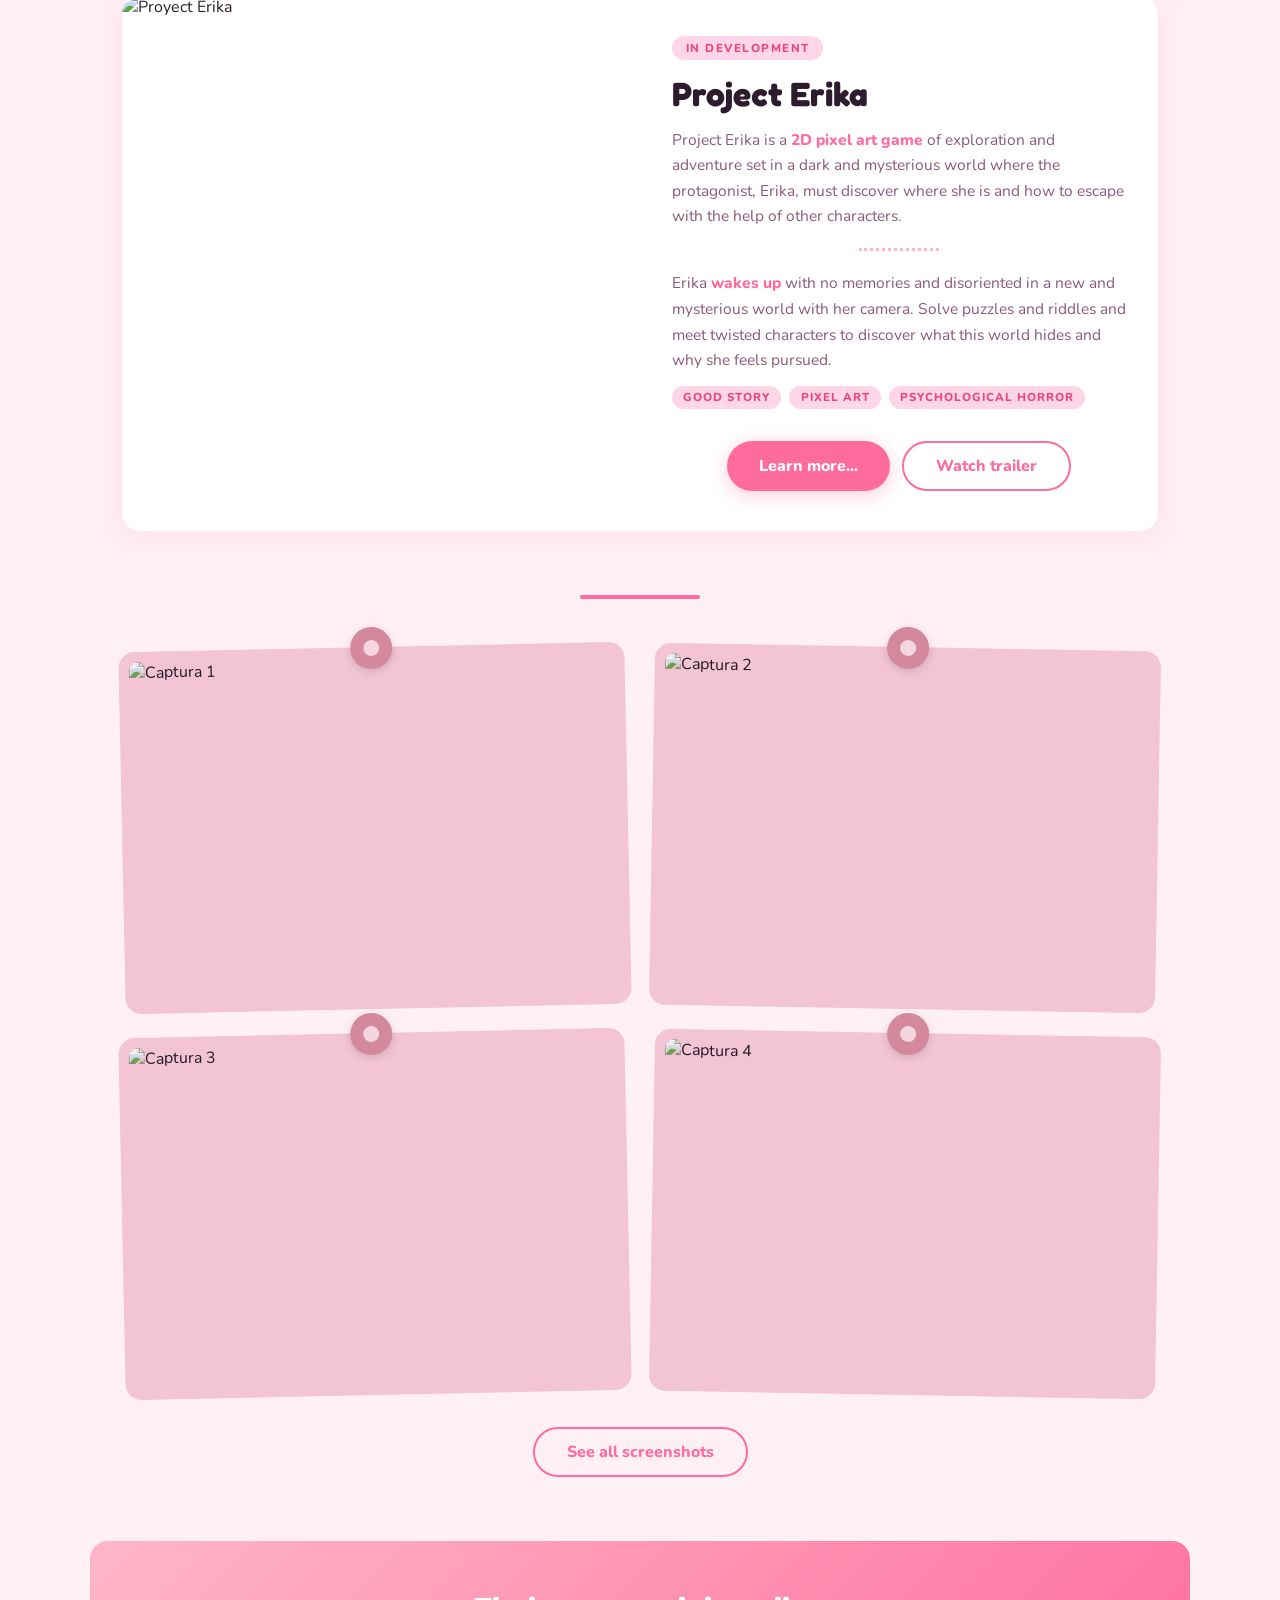
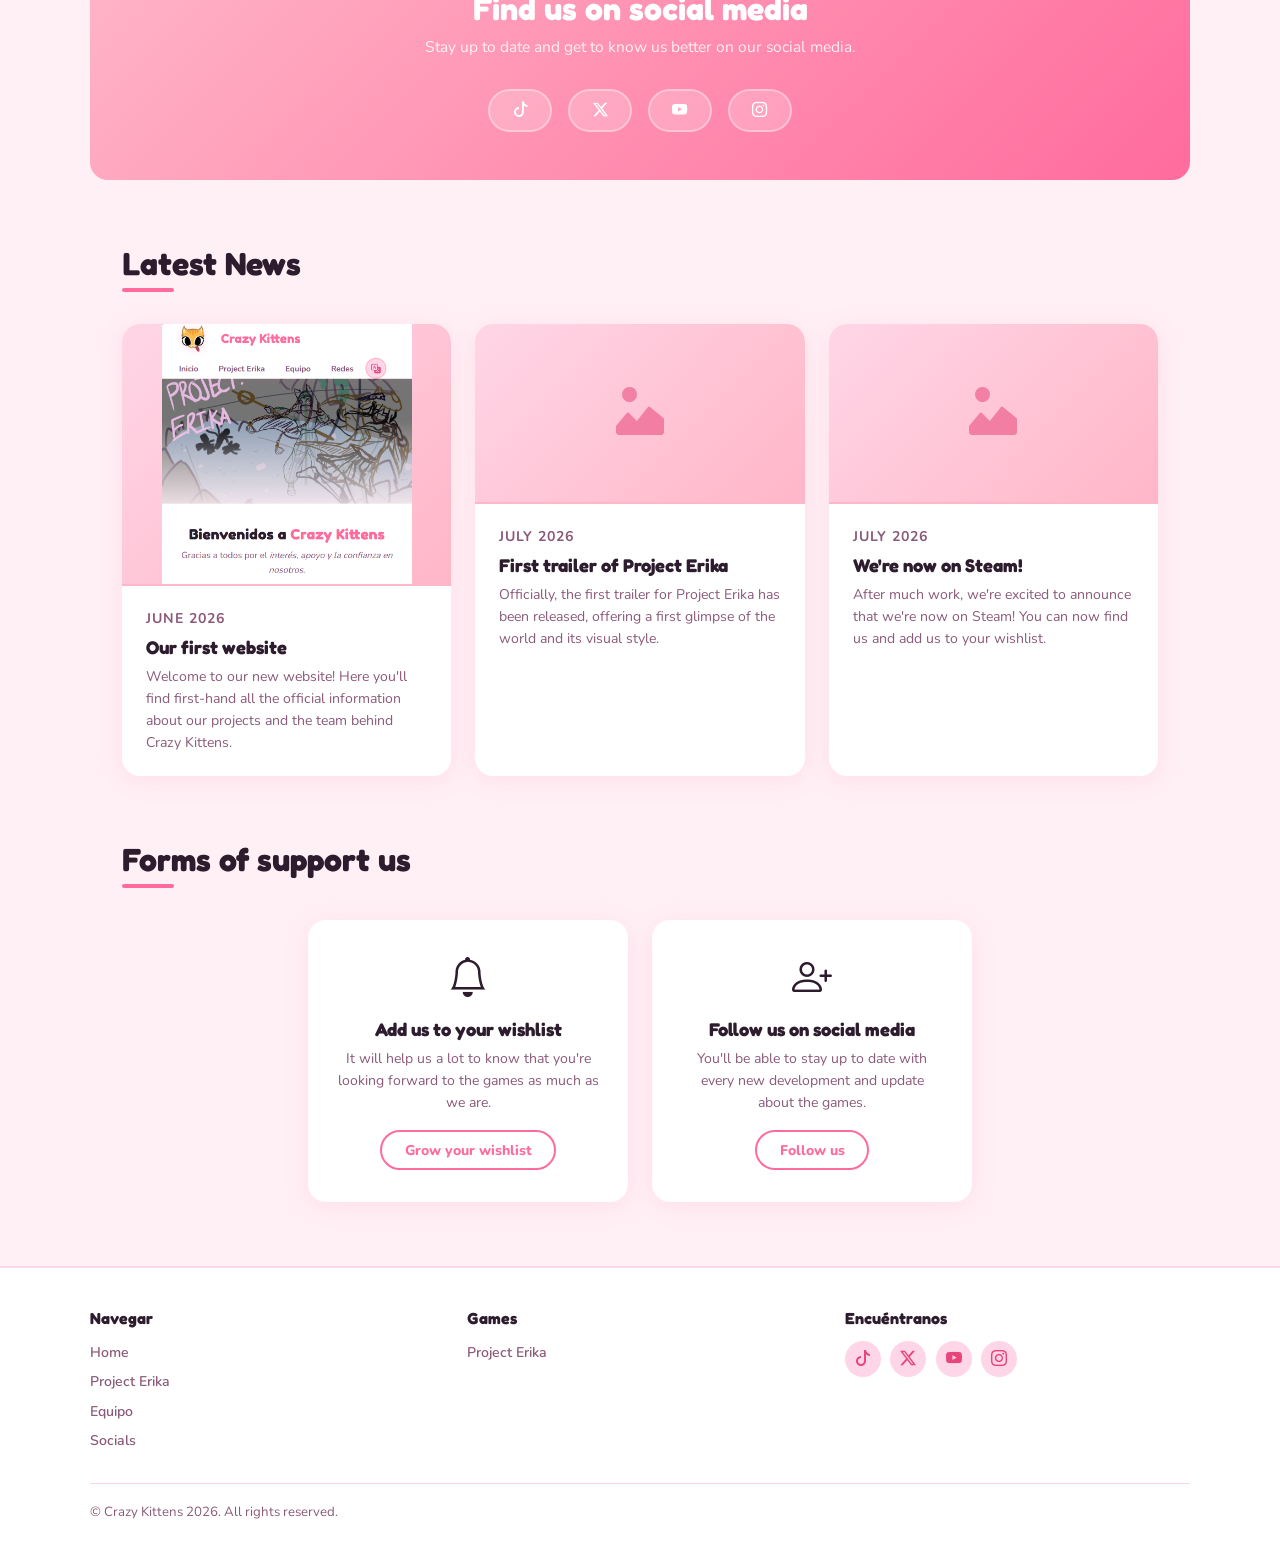
==== commit 7c6504d4: "Bim Bom Bam" ====
--- a/index.html
+++ b/index.html
@@ -45,7 +45,7 @@
 
   </nav>
 
-  <!-- splashart proyect Erika -->
+  <!-- splashart Proyect Erika -->
   <div class="hero-cover">
     <img src="assets/images/games/proyect_erika/portada_vertical.jpg" data-i18n-alt="index.cover_alt" alt="Project Erika">
     <div class="hero-cover-overlay"></div>
@@ -102,11 +102,11 @@
   <!-- game information -->
   <div class="section">
     <div class="game-spotlight">
-      <div class="game-spotlight-img"><img src="assets/images/games/proyect_erika/portada_vertical.jpg" alt="Proyecto Erika"></div>
+      <div class="game-spotlight-img"><img src="assets/images/games/proyect_erika/portada_vertical.jpg" alt="Proyect Erika"></div>
       <div class="game-spotlight-body">
         
         <span class="game-tag" data-i18n="erika.badge_dev">Desarrollandose</span>
-        <h2 data-i18n="nav.erika">Proyecto Erika</h2>
+        <h2 data-i18n="nav.erika">Proyect Erika</h2>
 
         <p data-i18n-html="erika.about_p1"></p>
         <hr class="spotlight-divider">
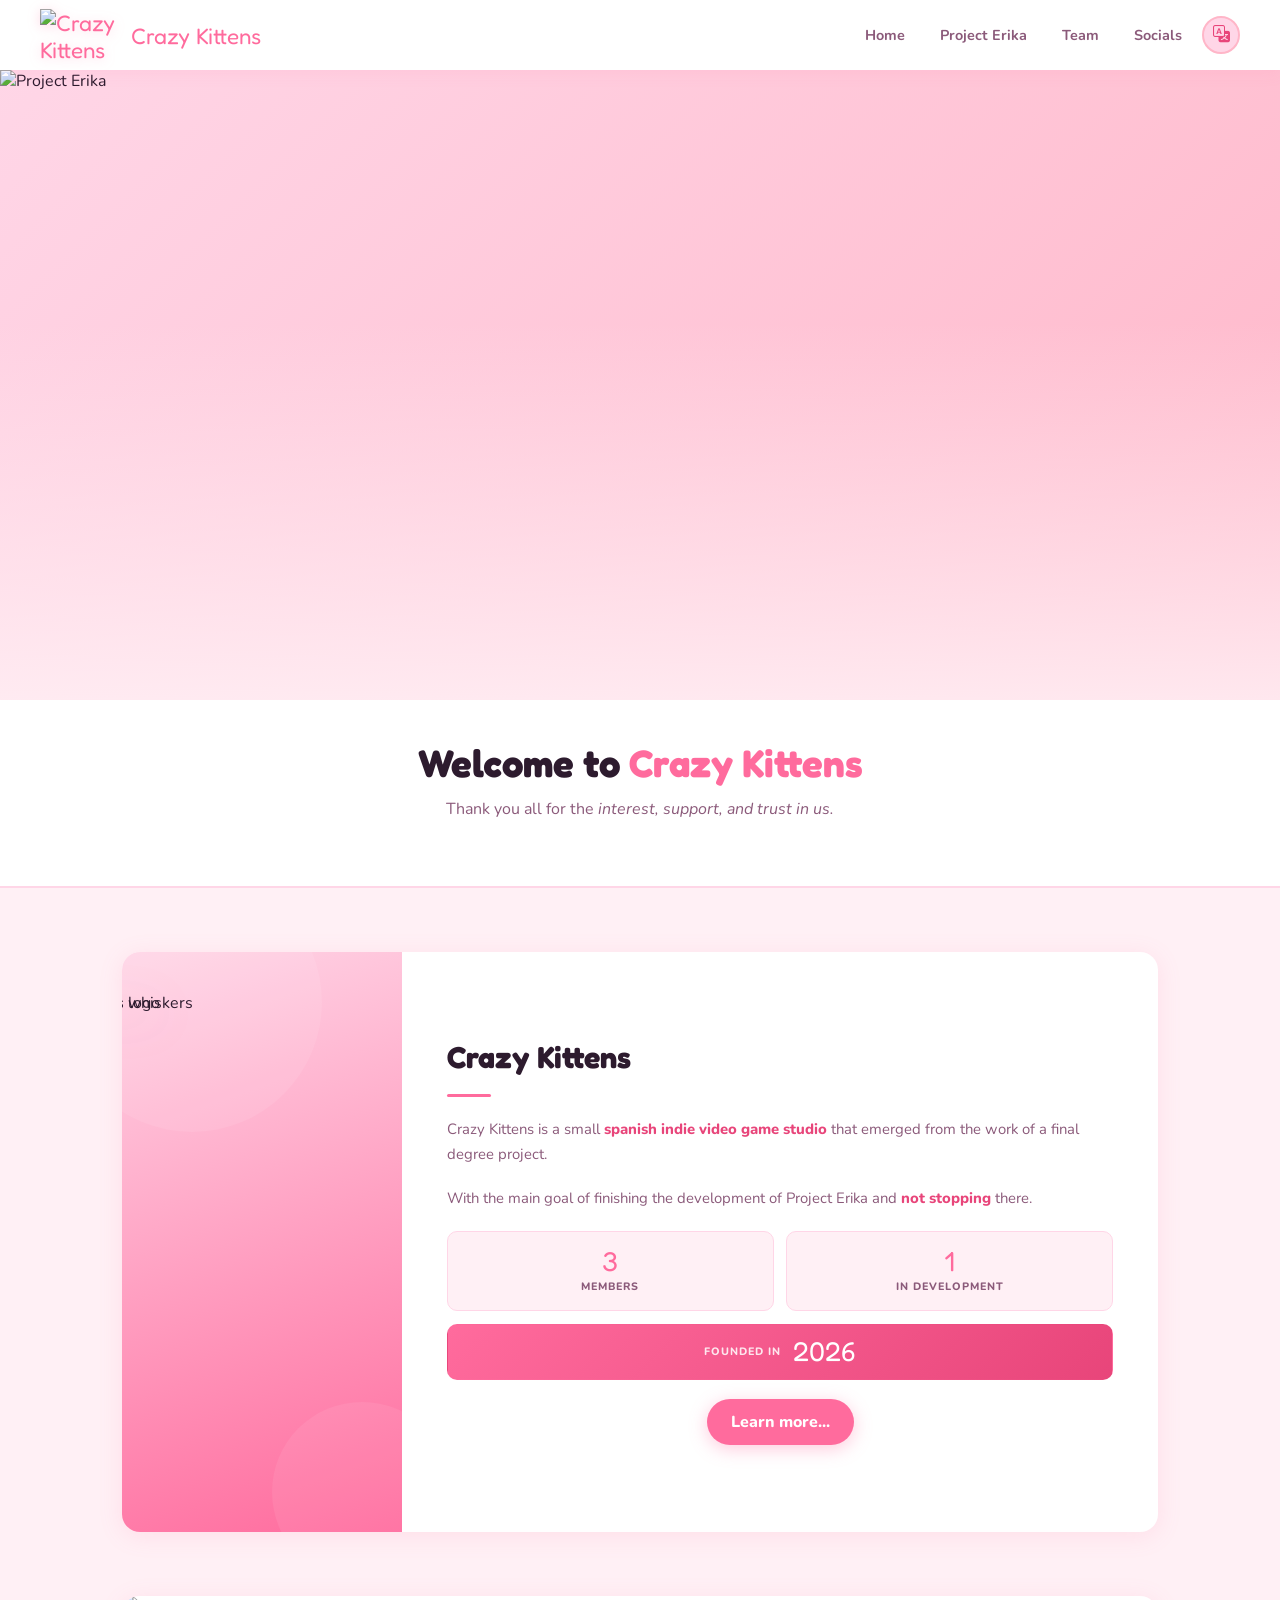
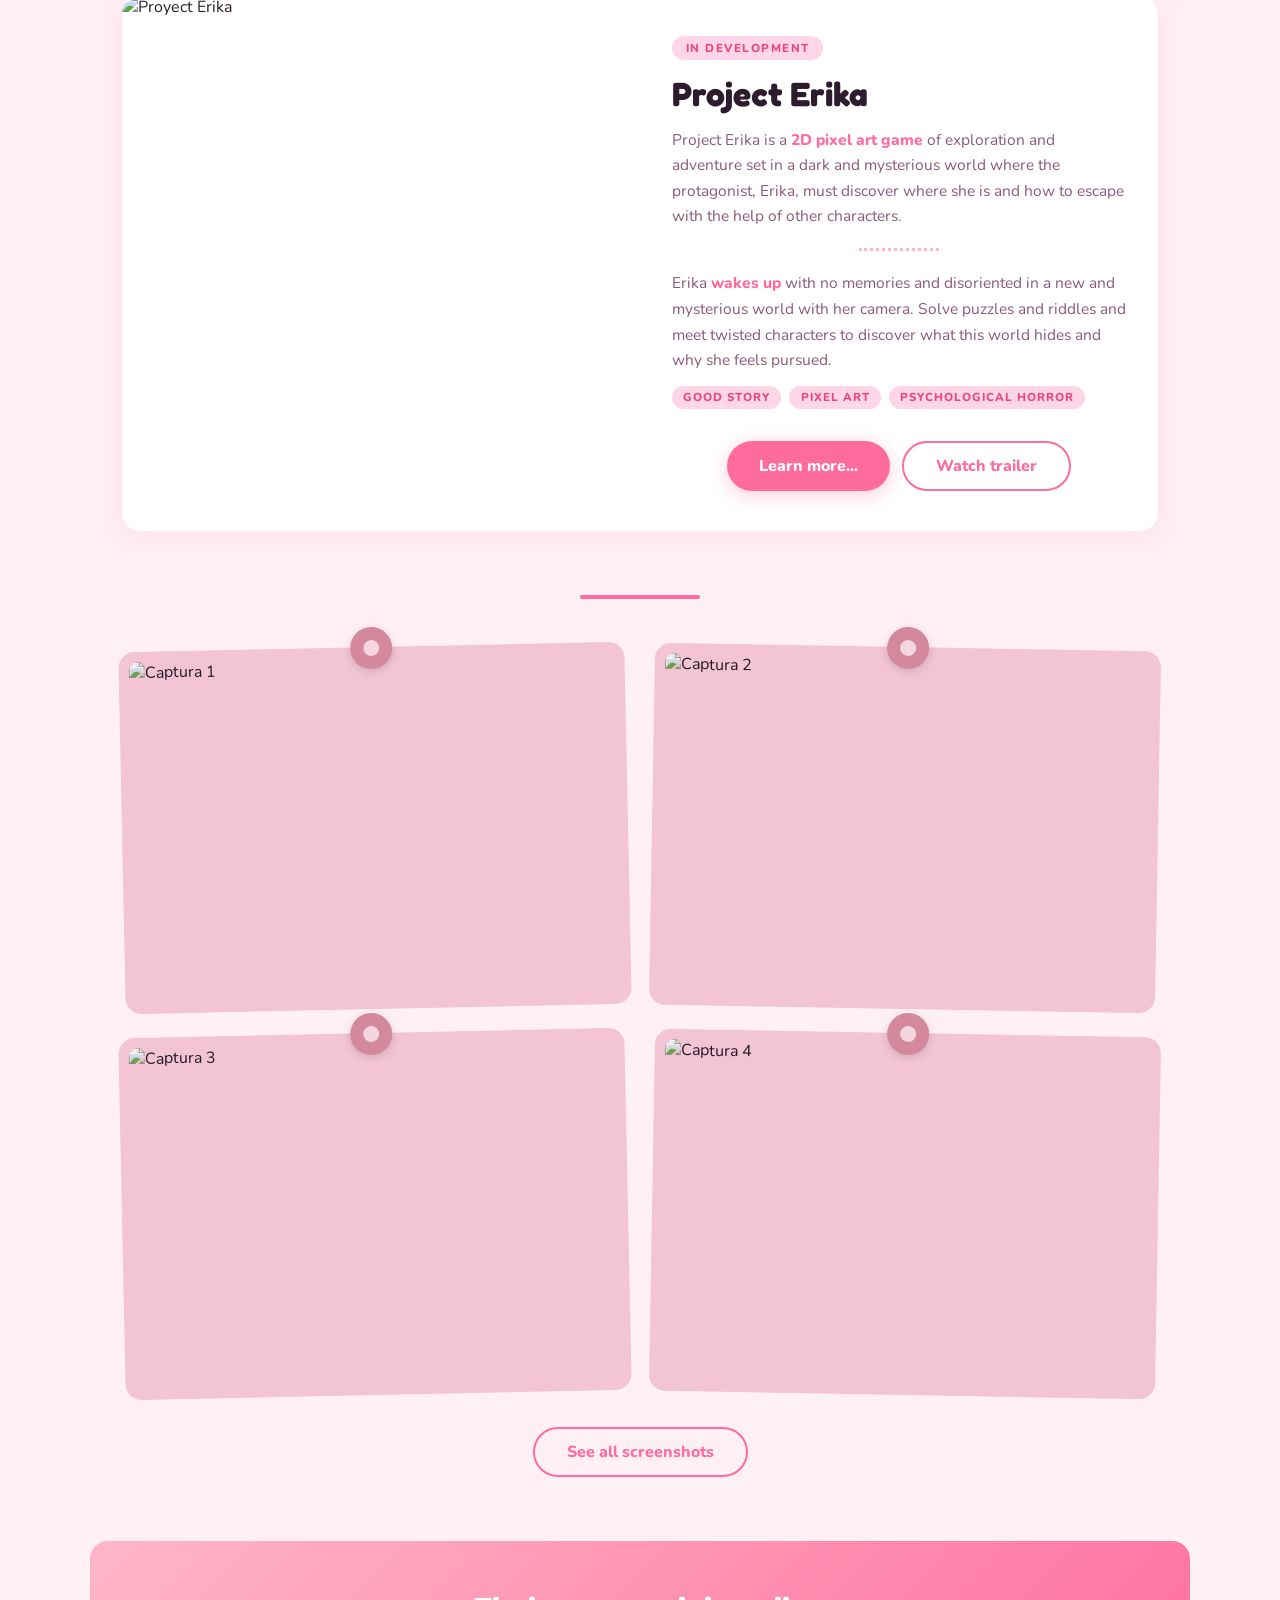
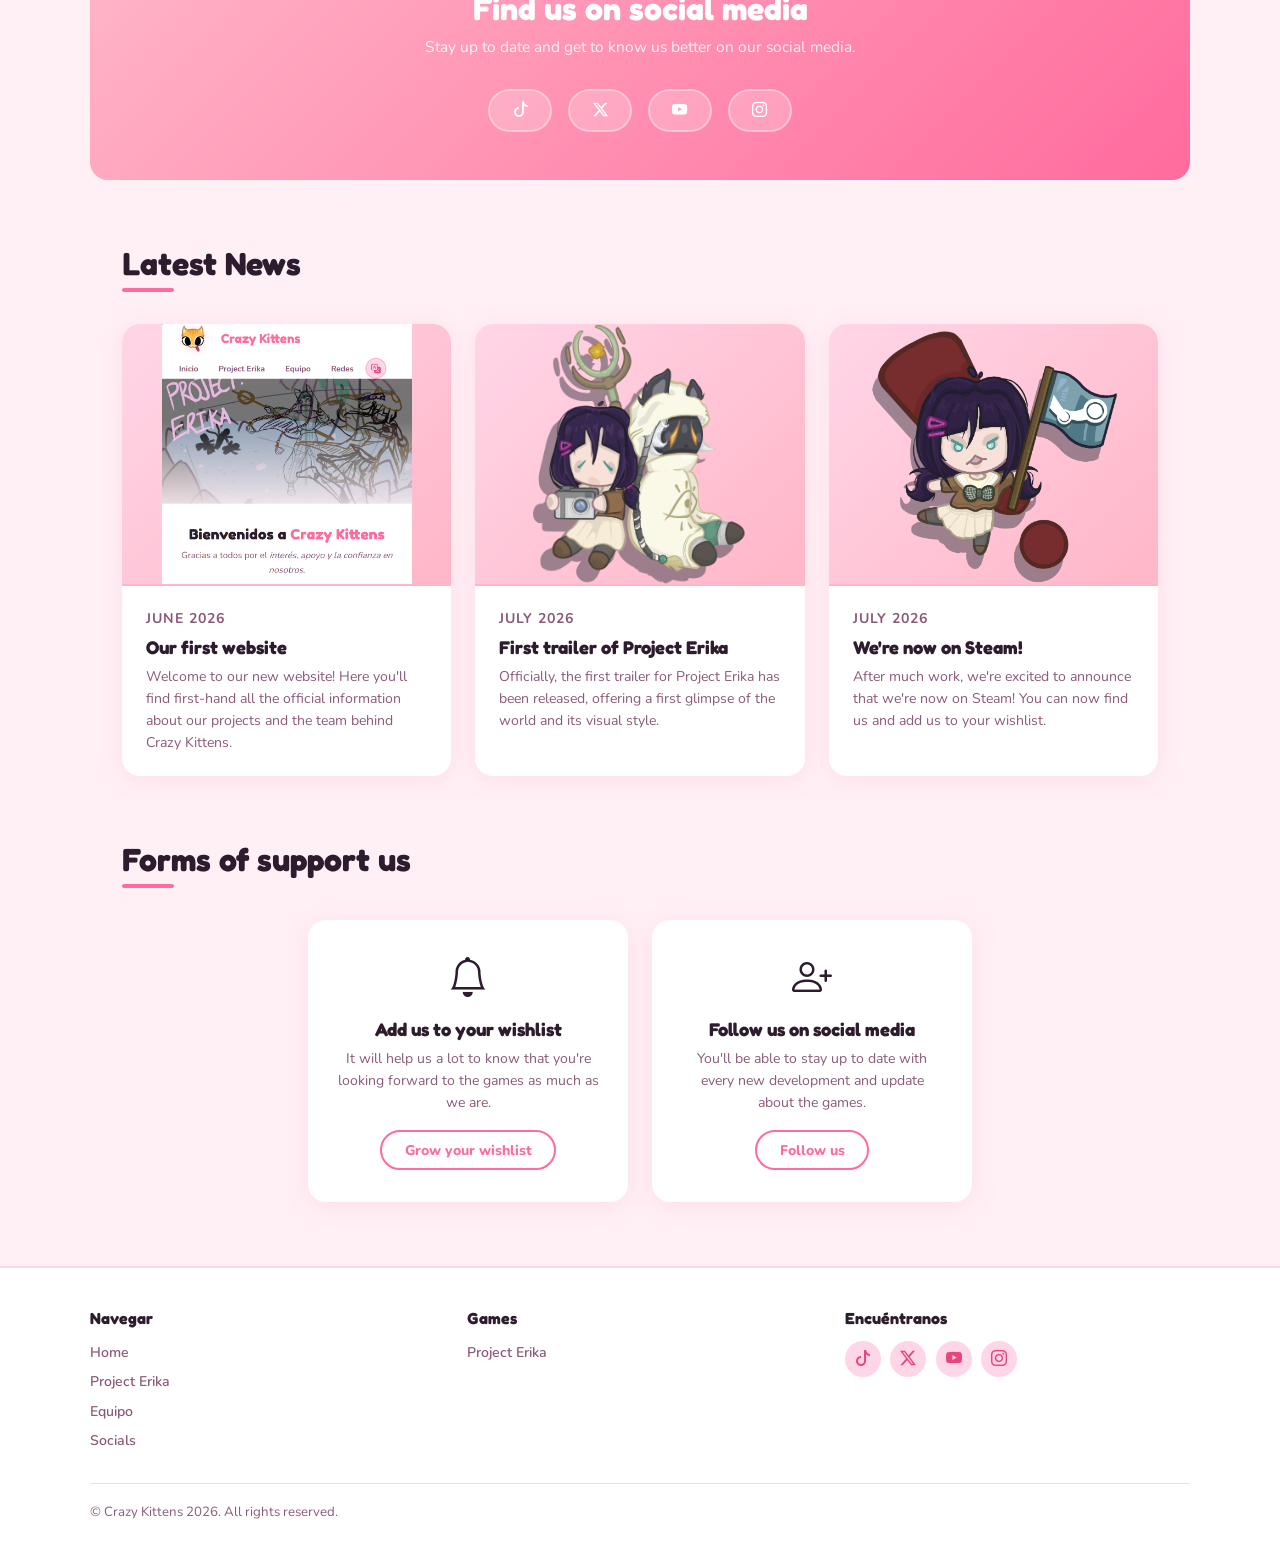
==== commit 2d225dd3: "draws added" ====
--- a/index.html
+++ b/index.html
@@ -170,7 +170,7 @@
       </div>
 
       <div class="news-card">
-        <div class="news-card-img"><i class="bi bi-image-alt"></i></div>
+        <div class="news-card-img"><img src="assets/images/news/erika_and_bresson.png" alt="Erika_and_Bresson"></i></div>
         <div class="news-card-body">
           <p class="news-card-date" data-i18n="index.news1_date">Julio 2026</p>
           <h3 data-i18n="index.news1_h">Primer trailer de Proyecto Erika</h3>
@@ -179,7 +179,7 @@
       </div>
 
       <div class="news-card">
-        <div class="news-card-img"><i class="bi bi-image-alt"></i></div>
+        <div class="news-card-img"><img src="assets/images/news/erika_onSteam.png" alt="Erika_new_steam"></div>
         <div class="news-card-body">
           <p class="news-card-date" data-i18n="index.news1_date">Julio 2026</p> <!-- Tiene la misma refe de traducción ya que es el mismo contenido-->
           <h3 data-i18n="index.news2_h">¡Ya estamos en Steam!</h3>
